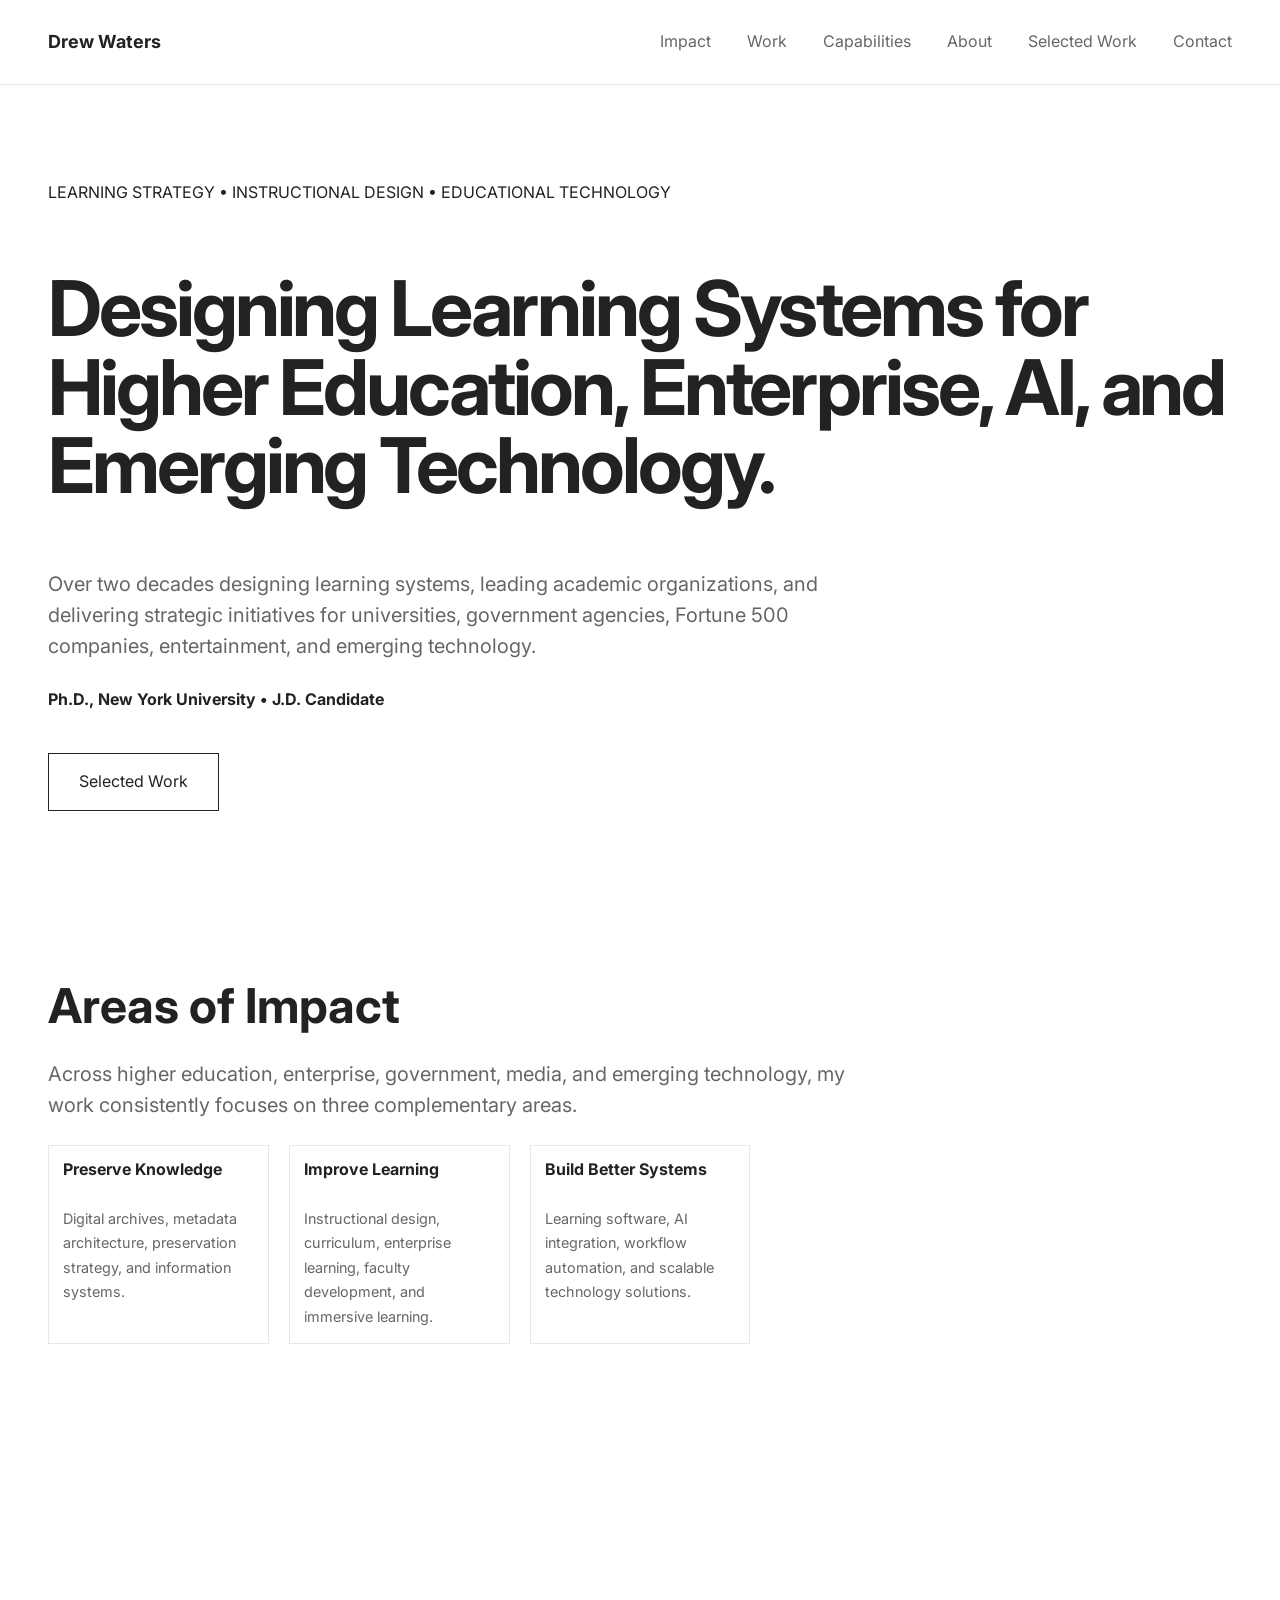
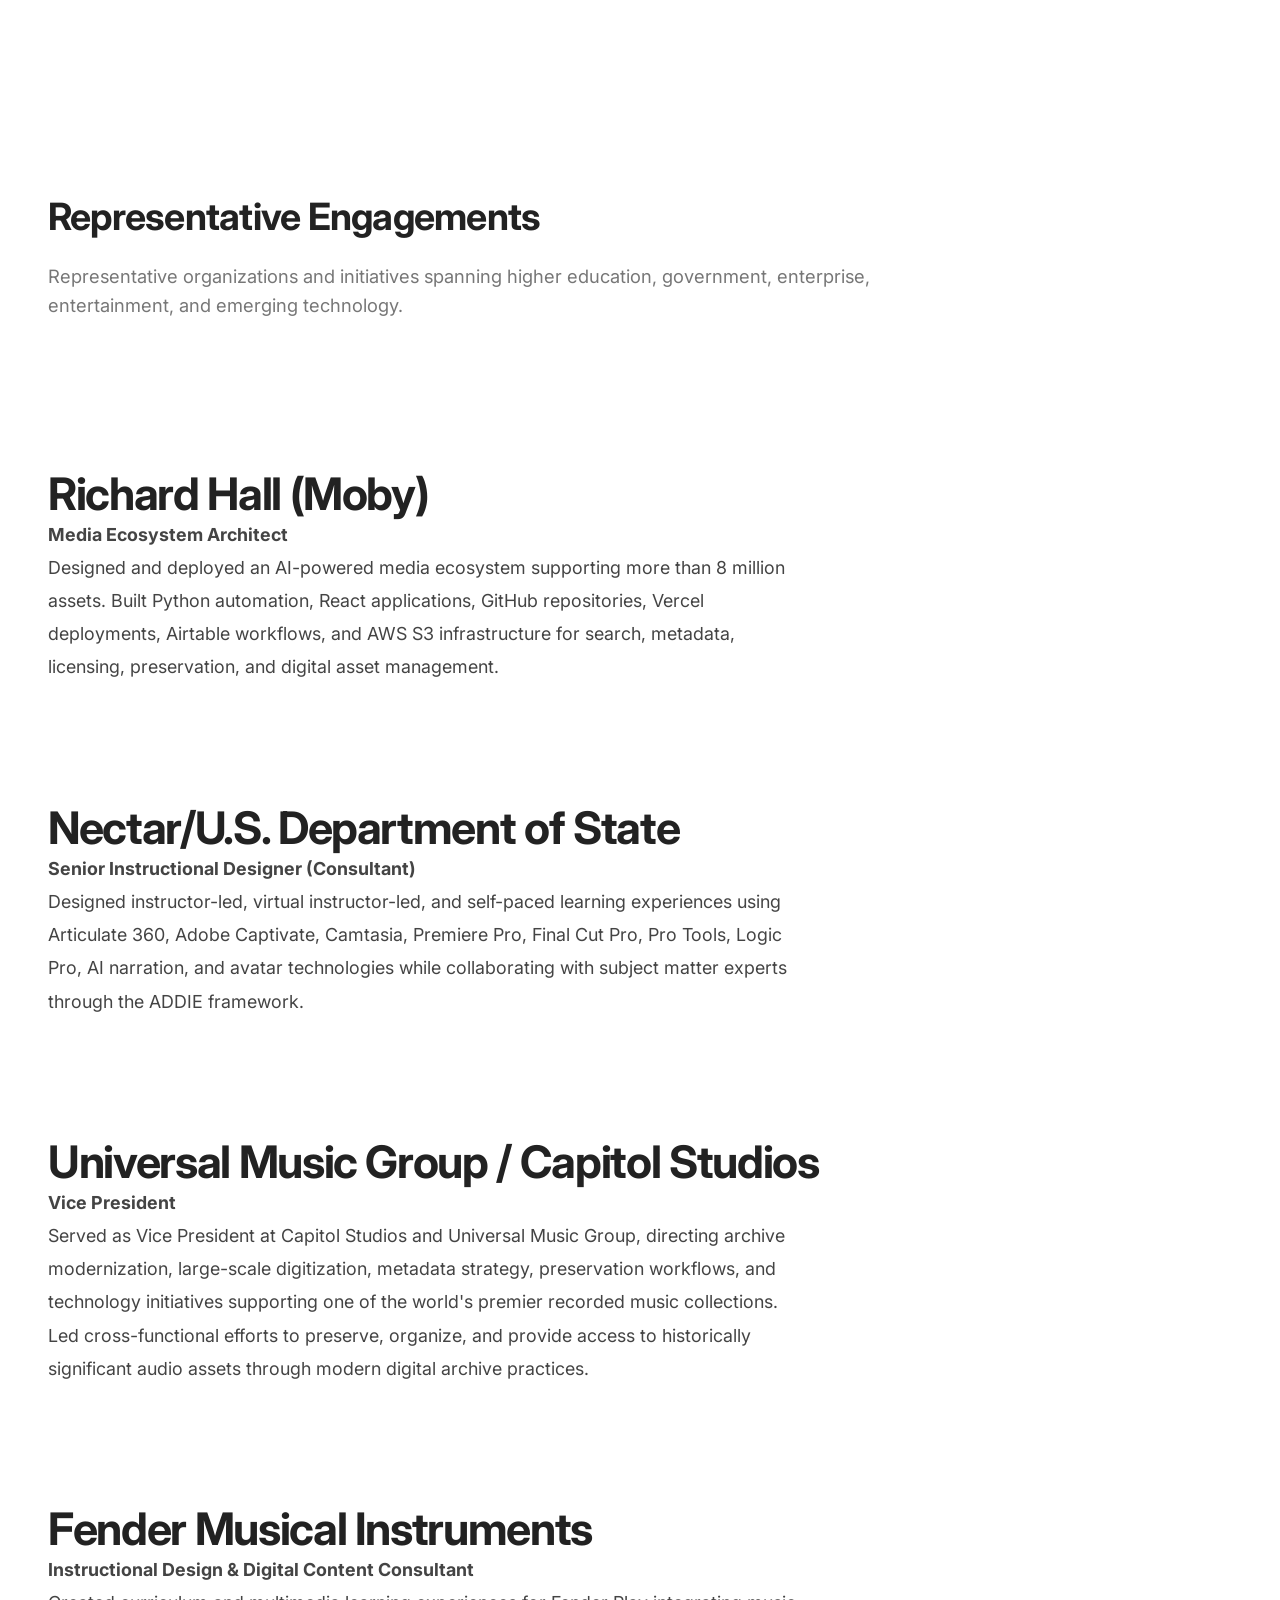
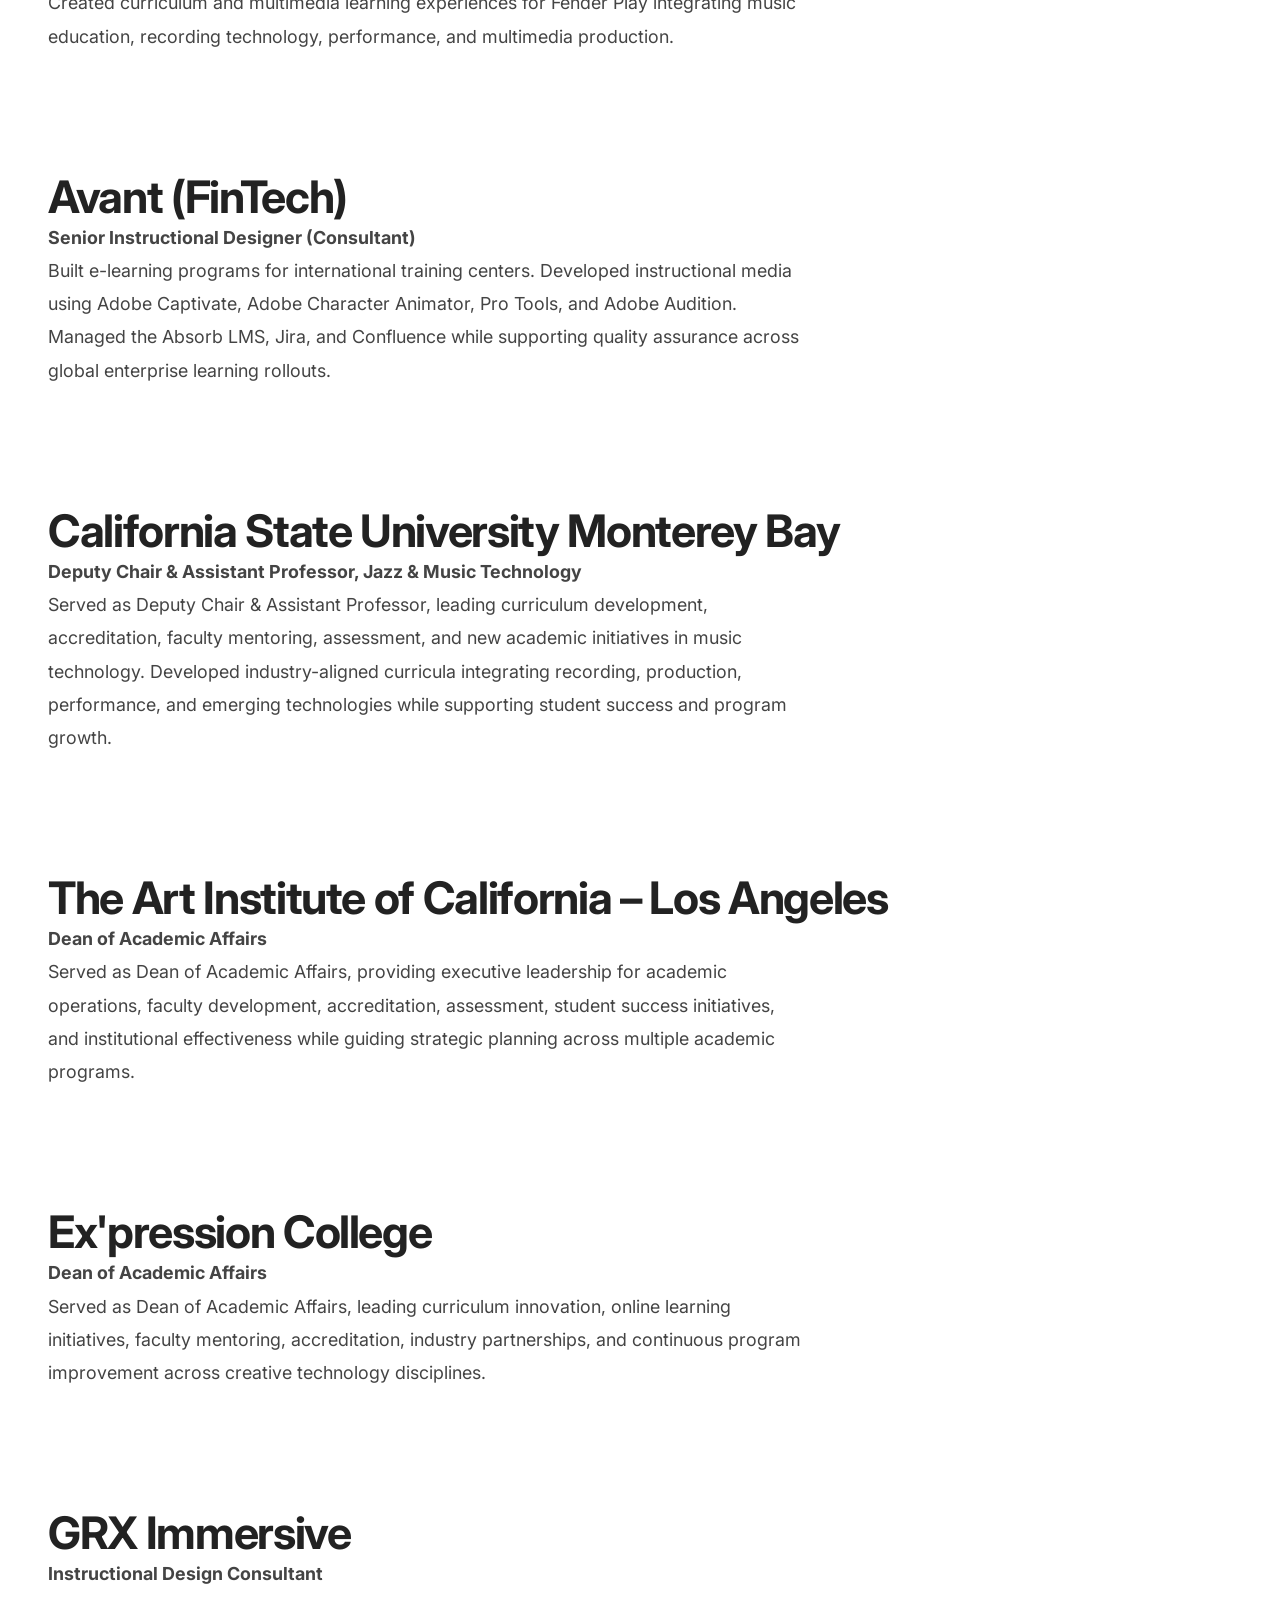
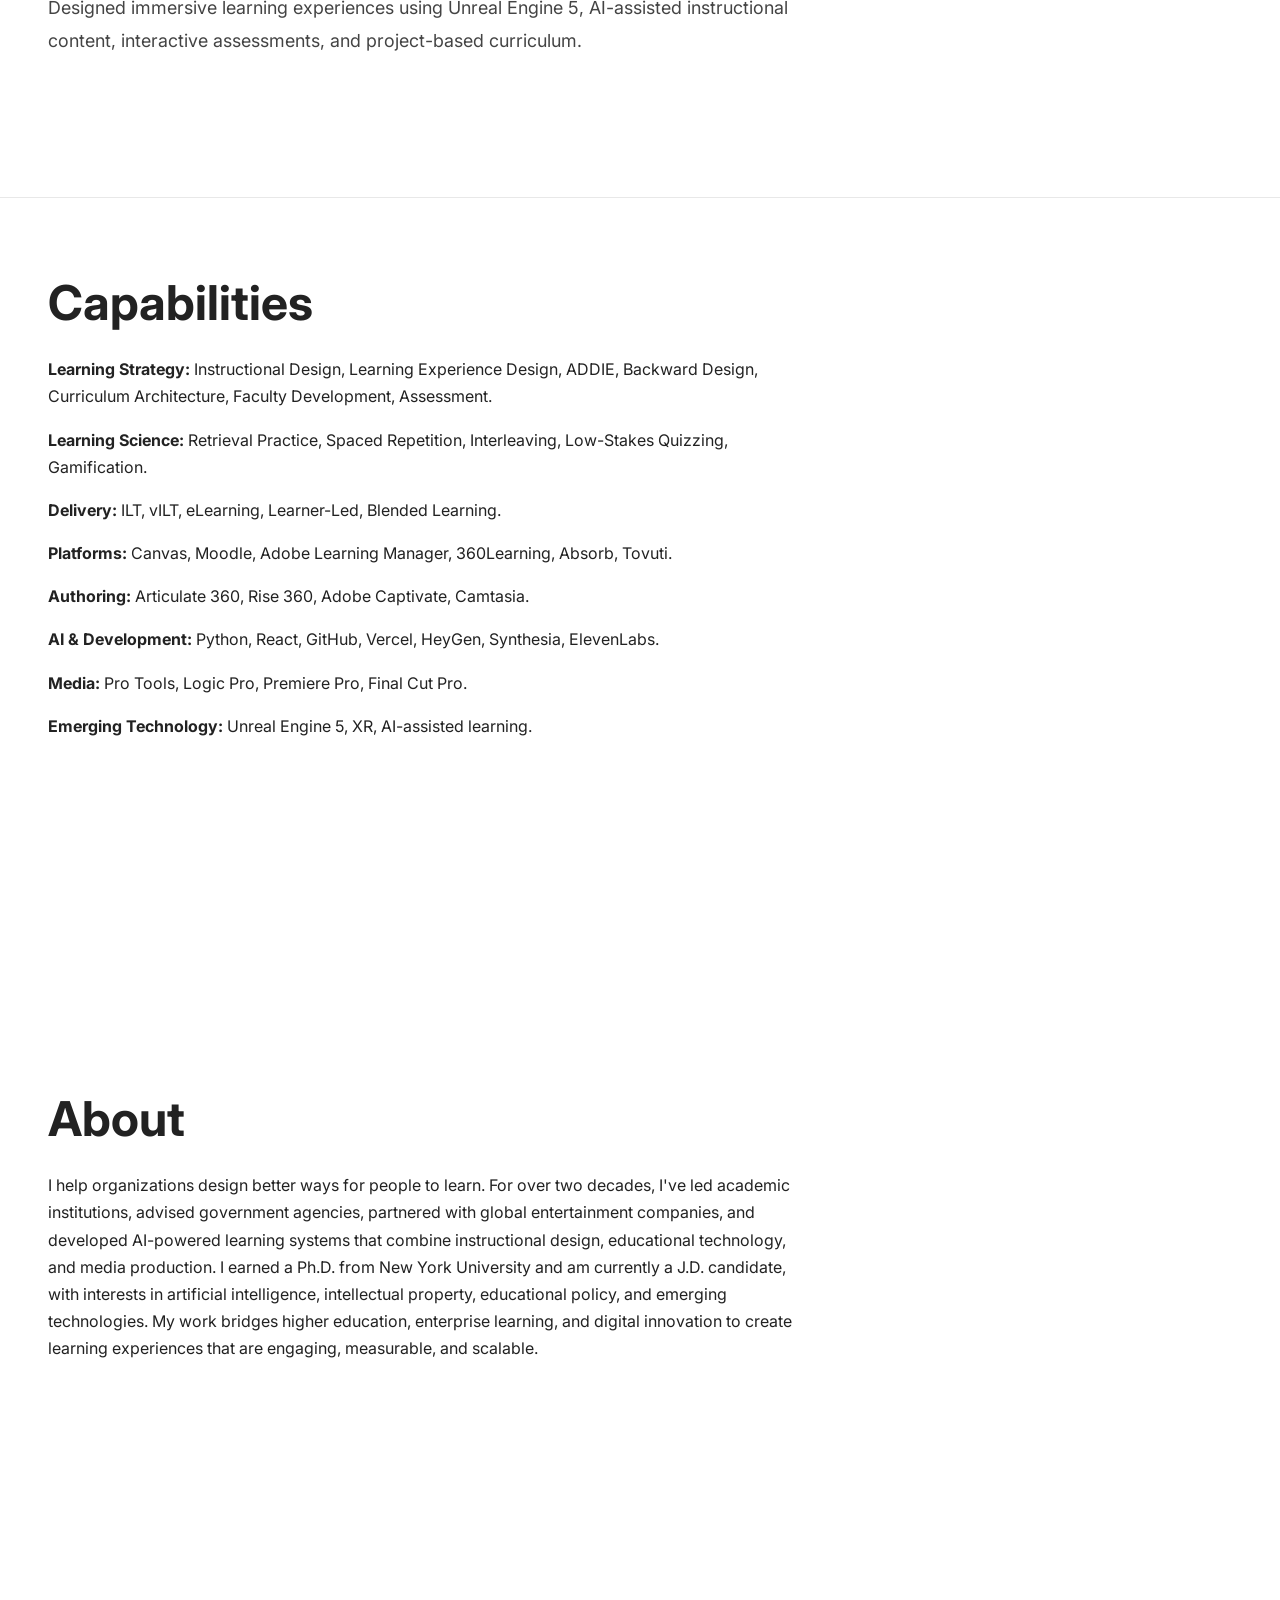
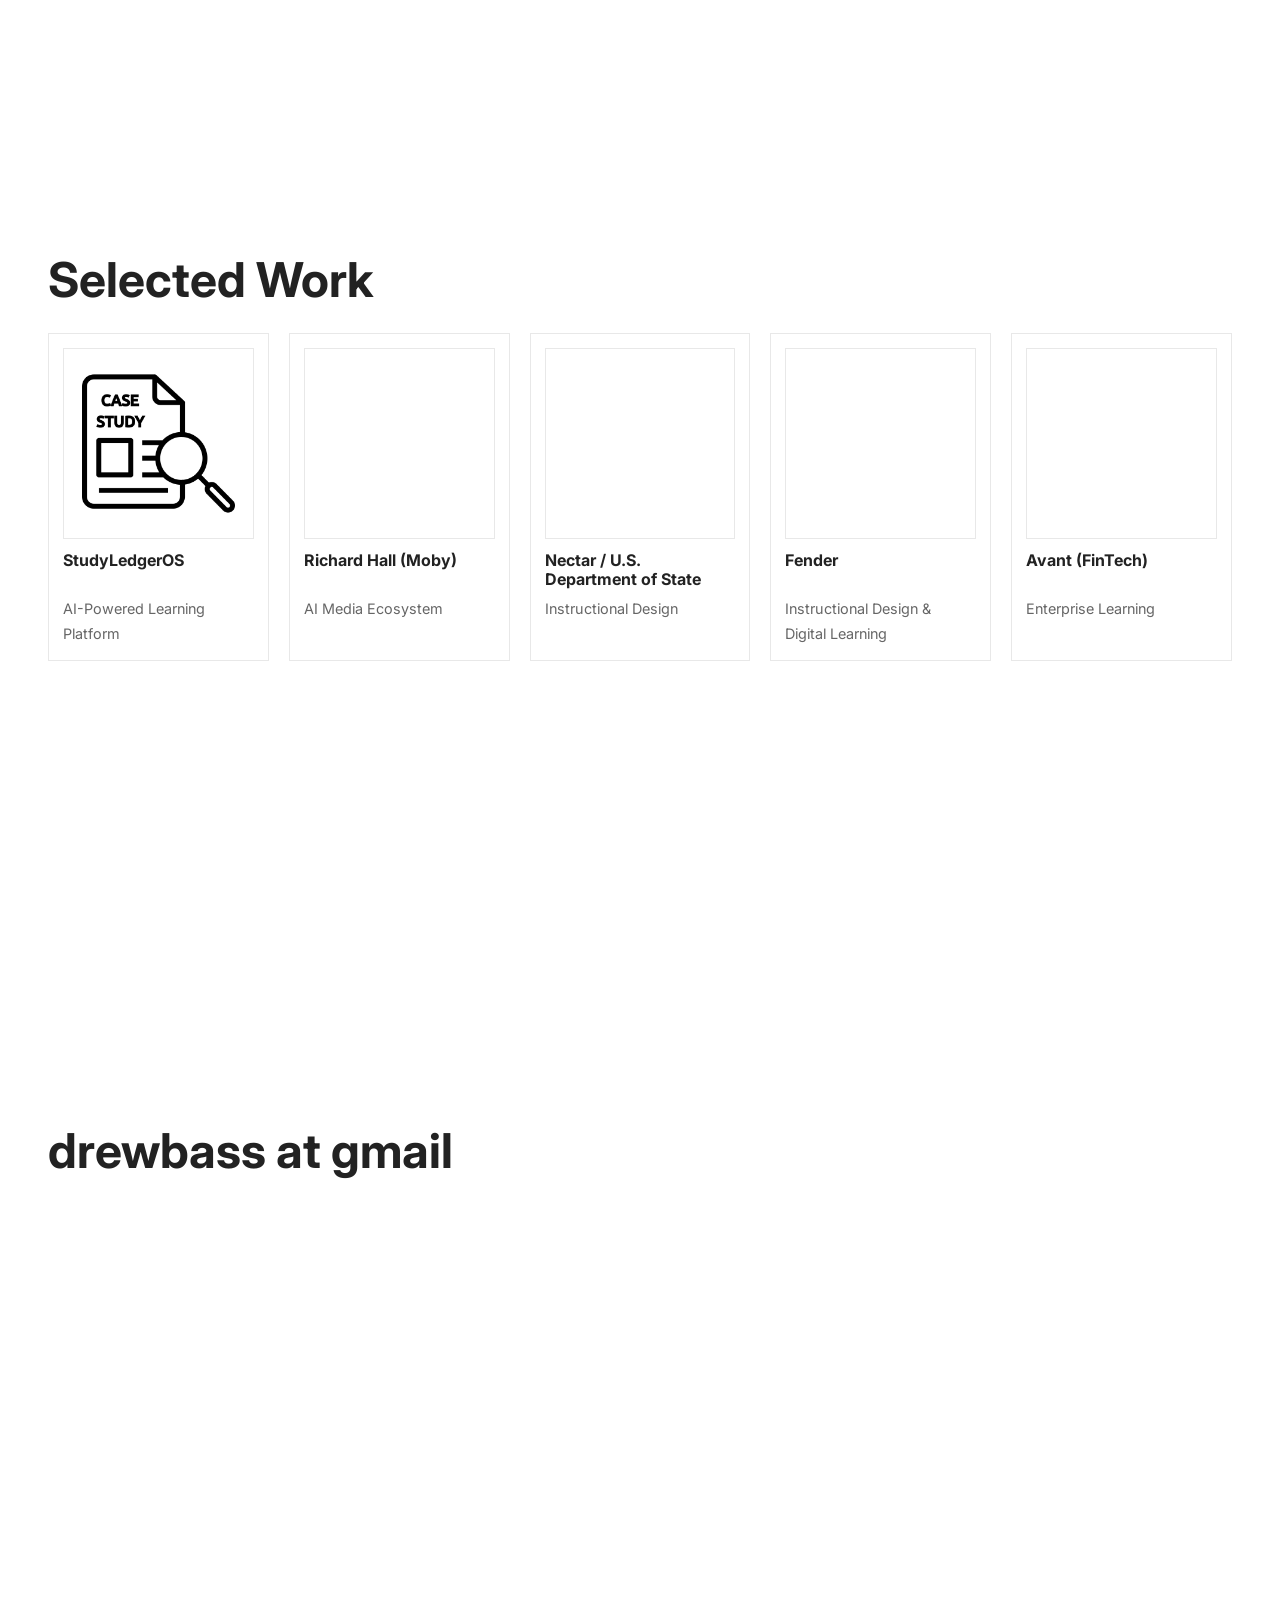
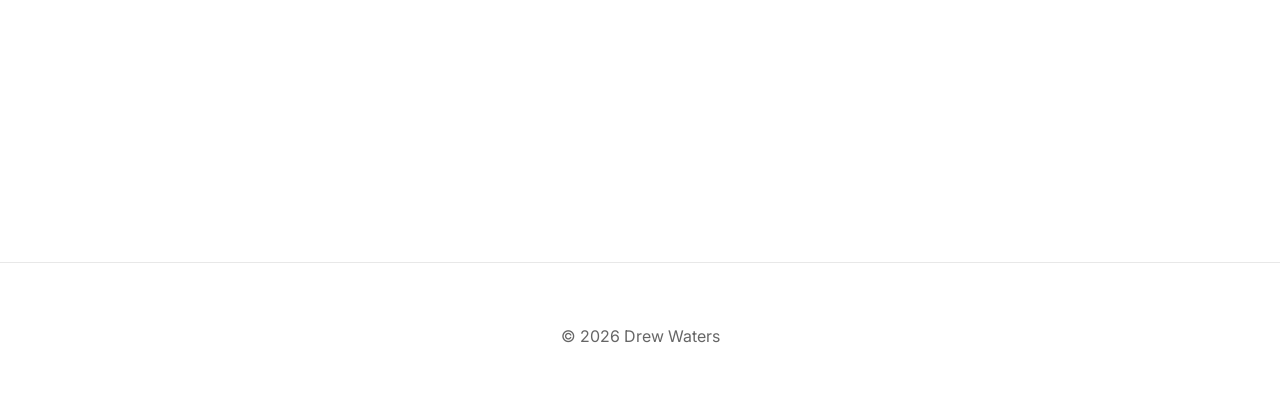
==== index.html @ ead7a2f6 "Update index.html" ====
<!DOCTYPE html>

<html lang="en">
<head>
<meta charset="utf-8"/>
<meta content="width=device-width, initial-scale=1.0" name="viewport"/>
<title>Drew Waters | Learning Strategy</title>
<link href="https://fonts.googleapis.com" rel="preconnect"/>
<link crossorigin="" href="https://fonts.gstatic.com" rel="preconnect"/>
<link href="https://fonts.googleapis.com/css2?family=Inter:wght@300;400;600;700&amp;display=swap" rel="stylesheet"/>
<link href="style.css" rel="stylesheet"/>
<link href="favicon.ico" rel="icon" sizes="any"/>
<link href="favicon-32x32.png" rel="icon" sizes="32x32" type="image/png"/>
<link href="favicon-16x16.png" rel="icon" sizes="16x16" type="image/png"/>
<link href="apple-touch-icon.png" rel="apple-touch-icon"/>
<link href="site.webmanifest" rel="manifest"/>
<meta content="#ffffff" name="theme-color"/>
</head>
<body>
<header class="site-header">
<div class="container nav">
<a class="brand" href="#">Drew Waters</a>
<nav><a href="#impact">Impact</a><a href="#work">Work</a><a href="#expertise">Capabilities</a><a href="#about">About</a><a href="#demo">Selected Work</a><a href="#contact">Contact</a></nav>
</div>
</header>
<section class="hero">
<div class="container">
<p class="eyebrow">LEARNING STRATEGY • INSTRUCTIONAL DESIGN • EDUCATIONAL TECHNOLOGY</p>
<h1>Designing Learning Systems for Higher Education, Enterprise, AI, and Emerging Technology.</h1>
<p class="lead">Over two decades designing learning systems, leading academic organizations, and delivering strategic initiatives for universities, government agencies, Fortune 500 companies, entertainment, and emerging technology.</p>
<p class="hero-credentials"><strong>Ph.D., New York University • J.D. Candidate</strong></p>
<a class="button" href="#work">Selected Work</a>
</div>
</section>
<section class="page-section" id="impact"><div class="container"><h2>Areas of Impact</h2><p class="lead">Across higher education, enterprise, government, media, and emerging technology, my work consistently focuses on three complementary areas.</p><div class="selected-work-grid"><div class="work-card"><h3>Preserve Knowledge</h3><p>Digital archives, metadata architecture, preservation strategy, and information systems.</p></div><div class="work-card"><h3>Improve Learning</h3><p>Instructional design, curriculum, enterprise learning, faculty development, and immersive learning.</p></div><div class="work-card"><h3>Build Better Systems</h3><p>Learning software, AI integration, workflow automation, and scalable technology solutions.</p></div></div></div></section><section class="page-section feature" id="work">
<div class="container">
<h2>Representative Engagements</h2>
<p class="lead">Representative organizations and initiatives spanning higher education, government, enterprise, entertainment, and emerging technology.</p>
<article class="project"><h3>Richard Hall (Moby)</h3><p><strong>Media Ecosystem Architect</strong></p><p>Designed and deployed an AI-powered media ecosystem supporting more than 8 million assets. Built Python automation, React applications, GitHub repositories, Vercel deployments, Airtable workflows, and AWS S3 infrastructure for search, metadata, licensing, preservation, and digital asset management.</p></article>
<article class="project"><h3>Nectar/U.S. Department of State</h3><p><strong>Senior Instructional Designer (Consultant)</strong></p><p>Designed instructor-led, virtual instructor-led, and self-paced learning experiences using Articulate 360, Adobe Captivate, Camtasia, Premiere Pro, Final Cut Pro, Pro Tools, Logic Pro, AI narration, and avatar technologies while collaborating with subject matter experts through the ADDIE framework.</p></article>
<article class="project"><h3>Universal Music Group / Capitol Studios</h3><p><strong>Vice President</strong></p><p>Served as Vice President at Capitol Studios and Universal Music Group, directing archive modernization, large-scale digitization, metadata strategy, preservation workflows, and technology initiatives supporting one of the world's premier recorded music collections. Led cross-functional efforts to preserve, organize, and provide access to historically significant audio assets through modern digital archive practices.</p></article>
<article class="project"><h3>Fender Musical Instruments</h3><p><strong>Instructional Design &amp; Digital Content Consultant</strong></p><p>Created curriculum and multimedia learning experiences for Fender Play integrating music education, recording technology, performance, and multimedia production.</p></article>
<article class="project"><h3>Avant (FinTech)</h3><p><strong>Senior Instructional Designer (Consultant)</strong></p><p>Built e-learning programs for international training centers. Developed instructional media using Adobe Captivate, Adobe Character Animator, Pro Tools, and Adobe Audition. Managed the Absorb LMS, Jira, and Confluence while supporting quality assurance across global enterprise learning rollouts.</p></article>
<article class="project"><h3>California State University Monterey Bay</h3><p><strong>Deputy Chair &amp; Assistant Professor, Jazz &amp; Music Technology</strong></p><p>Served as Deputy Chair &amp; Assistant Professor, leading curriculum development, accreditation, faculty mentoring, assessment, and new academic initiatives in music technology. Developed industry-aligned curricula integrating recording, production, performance, and emerging technologies while supporting student success and program growth.</p></article>
<article class="project"><h3>The Art Institute of California – Los Angeles</h3><p><strong>Dean of Academic Affairs</strong></p><p>Served as Dean of Academic Affairs, providing executive leadership for academic operations, faculty development, accreditation, assessment, student success initiatives, and institutional effectiveness while guiding strategic planning across multiple academic programs.</p></article>
<article class="project"><h3>Ex'pression College</h3><p><strong>Dean of Academic Affairs</strong></p><p>Served as Dean of Academic Affairs, leading curriculum innovation, online learning initiatives, faculty mentoring, accreditation, industry partnerships, and continuous program improvement across creative technology disciplines.</p></article>
<article class="project"><h3>GRX Immersive</h3><p><strong>Instructional Design Consultant</strong></p><p>Designed immersive learning experiences using Unreal Engine 5, AI-assisted instructional content, interactive assessments, and project-based curriculum.</p></article>
</div>
</section>
<section class="page-section" id="expertise">
<div class="container">
<h2>Capabilities</h2>
<p><strong>Learning Strategy:</strong> Instructional Design, Learning Experience Design, ADDIE, Backward Design, Curriculum Architecture, Faculty Development, Assessment.</p>
<p><strong>Learning Science:</strong> Retrieval Practice, Spaced Repetition, Interleaving, Low-Stakes Quizzing, Gamification.</p>
<p><strong>Delivery:</strong> ILT, vILT, eLearning, Learner-Led, Blended Learning.</p>
<p><strong>Platforms:</strong> Canvas, Moodle, Adobe Learning Manager, 360Learning, Absorb, Tovuti.</p>
<p><strong>Authoring:</strong> Articulate 360, Rise 360, Adobe Captivate, Camtasia.</p>
<p><strong>AI &amp; Development:</strong> Python, React, GitHub, Vercel, HeyGen, Synthesia, ElevenLabs.</p>
<p><strong>Media:</strong> Pro Tools, Logic Pro, Premiere Pro, Final Cut Pro.</p>
<p><strong>Emerging Technology:</strong> Unreal Engine 5, XR, AI-assisted learning.</p>
</div>
</section>
<section class="page-section" id="about">
<div class="container">
<h2>About</h2>
<p>I help organizations design better ways for people to learn. For over two decades, I've led academic institutions, advised government agencies, partnered with global entertainment companies, and developed AI-powered learning systems that combine instructional design, educational technology, and media production. I earned a Ph.D. from New York University and am currently a J.D. candidate, with interests in artificial intelligence, intellectual property, educational policy, and emerging technologies. My work bridges higher education, enterprise learning, and digital innovation to create learning experiences that are engaging, measurable, and scalable.</p>
</div>
</section>
<section class="page-section" id="demo">
<div class="container">
<h2>Selected Work</h2>
<div class="selected-work-grid">
<a class="work-card" href="studyledgeros/">
<div class="work-thumb">
    <img src="assets/images/studyledgeros.png" alt="StudyLedgerOS">
</div>
<h3>StudyLedgerOS</h3>
<p>AI-Powered Learning Platform</p>
</a>
<a class="work-card" href="moby/">
<div class="work-thumb"></div>
<h3>Richard Hall (Moby)</h3>
<p>AI Media Ecosystem</p>
</a>
<a class="work-card" href="nectar/">
<div class="work-thumb"></div>
<h3>Nectar / U.S. Department of State</h3>
<p>Instructional Design</p>
</a>
<a class="work-card" href="fender/index.html">
<div class="work-thumb"></div>
<h3>Fender</h3>
<p>Instructional Design &amp; Digital Learning</p>
</a>
<a class="work-card" href="avant/">
<div class="work-thumb"></div>
<h3>Avant (FinTech)</h3>
<p>Enterprise Learning</p>
</a>
</div>
</div>
</section>
<section class="page-section contact" id="contact"><div class="container"><h2>drewbass at gmail</h2></div></section>
<footer><div class="container">© 2026 Drew Waters</div></footer>
<script src="script.js"></script>
</body>
</html>
---- style.css ----
* {
    box-sizing:border-box;
}

html{scroll-behavior:smooth;}

body{
    margin:0;
    font-family:Inter,Arial,sans-serif;
    color:#222;
    background:#fff;
    line-height:1.7;
    overflow-x:hidden;
}

:root{
    --w:1500px;
    --hero-width:1400px;
    --b:#e8e8e8;
    --header-height:84px;
}

a{color:inherit;text-decoration:none;}

.container{
    width:100%;
    max-width:var(--w);
    margin:0 auto;
    padding:0 48px;
}
.hero .container{width:100%;max-width:var(--hero-width);margin:0 auto;padding:0 48px;}

.site-header{position:sticky;top:0;z-index:1000;background:rgba(255,255,255,.96);backdrop-filter:blur(10px);border-bottom:1px solid var(--b);}
.nav{height:var(--header-height);display:flex;justify-content:space-between;align-items:center;}
.brand{font-weight:700;font-size:18px;transition:.25s;}
.brand:hover{opacity:.65;}
nav{display:flex;gap:36px;}
nav a{color:#666;transition:.25s;}
nav a:hover,nav a.active{color:#111;}

.hero{
    min-height:calc(100vh - var(--header-height));
    display:flex;
    align-items:center;
    padding:28px 0 40px;
}

.hero h1{
    max-width:1250px;
    font-size:clamp(52px,6vw,82px);
    line-height:1.02;
    font-weight:700;
    letter-spacing:-.04em;
}

.lead{
    margin-top:26px;
    margin-bottom:24px;
    max-width:820px;
    font-size:1.25rem;
    line-height:1.55;
    color:#666;
}

.button{
    display:inline-block;
    margin-top:24px;
    padding:14px 30px;
    border:1px solid #222;
    transition:.25s;
}
.button:hover{background:#222;color:#fff;}

section:not(.hero){min-height:calc(100vh - var(--header-height));padding:80px 0;scroll-margin-top:var(--header-height);}
.feature{
    border-bottom:1px solid var(--b);
}
section h2{margin:0 0 28px;font-size:3rem;line-height:1.05;}
.feature h2{font-size:2.35rem;font-weight:700;letter-spacing:-.02em;margin-bottom:20px;}
.feature>.container>.lead{font-size:1.15rem;color:#777;max-width:900px;margin-bottom:90px;}
section p{max-width:760px;}

.project{padding:60px 0;}
.project h3{margin:0;font-size:2.8rem;line-height:1.08;letter-spacing:-.03em;}
.project-role{display:inline-block;color:#8a8a8a;font-size:14px;font-weight:500;text-transform:uppercase;letter-spacing:.08em;padding-bottom:12px;margin:0 0 24px;border-bottom:1px solid #d9d9d9;}
.project-role::after{content:"";display:block;width:72px;height:1px;background:#d9d9d9;margin:16px 0 24px;}
.project p{margin:0;max-width:760px;font-size:1.12rem;line-height:1.85;color:#444;}

#demo{
    padding-top:25px;
}

.selected-work-grid{
    display:grid;
    grid-template-columns:repeat(5,minmax(0,1fr));
    gap:20px;
}

.work-card{
    border:1px solid var(--b);
    background:#fff;
    padding:14px;
    transition:.25s ease;
    min-width:0;
}

.work-card:hover{
transform:translateY(-3px);
box-shadow:0 10px 24px rgba(0,0,0,.08);
}

.work-thumb{
width:100%;
aspect-ratio:1/1;
margin-bottom:12px;
background:#fff;
border:1px solid var(--b);
overflow:hidden;
display:flex;
align-items:center;
justify-content:center;
}

.work-thumb img{
width:100%;
height:100%;
object-fit:contain;
padding:18px;
display:block;
}

.work-card h3{
margin:0 0 8px;
font-size:1rem;
line-height:1.2;
min-height:2.4em;
display:flex;
align-items:flex-start;
}

.work-card p{
margin:0;
font-size:.9rem;
color:#666;
min-height:2.2em;
}

.work-card a{display:none;}

footer{padding:60px 0;border-top:1px solid var(--b);text-align:center;color:#666;}
.reveal{opacity:0;transform:translateY(28px);transition:.7s;}
.reveal.visible{opacity:1;transform:none;}

@media (max-width:900px){
.container,.hero .container{padding:0 24px;}
.nav{
    height:auto;
    flex-direction:column;
    align-items:flex-start;
    gap:12px;
    padding:16px 0;
}
nav{
    display:flex;
    flex-wrap:wrap;
    gap:16px;
    font-size:.95rem;
}
.hero,section:not(.hero){min-height:auto;padding:72px 0;}
h1{font-size:3.3rem;}
.lead{font-size:1.15rem;}
section h2{font-size:2.2rem;}
.project{padding:44px 0;}
.project h3{font-size:2rem;}
.project-role{margin:0;}
.project p{font-size:1.05rem;}

.selected-work-grid{
grid-template-columns:repeat(2,1fr);
gap:16px;
}

.work-card{padding:12px;}
.work-card h3{font-size:.95rem;min-height:2.4em;}
.work-card p{font-size:.85rem;min-height:2.2em;}
}
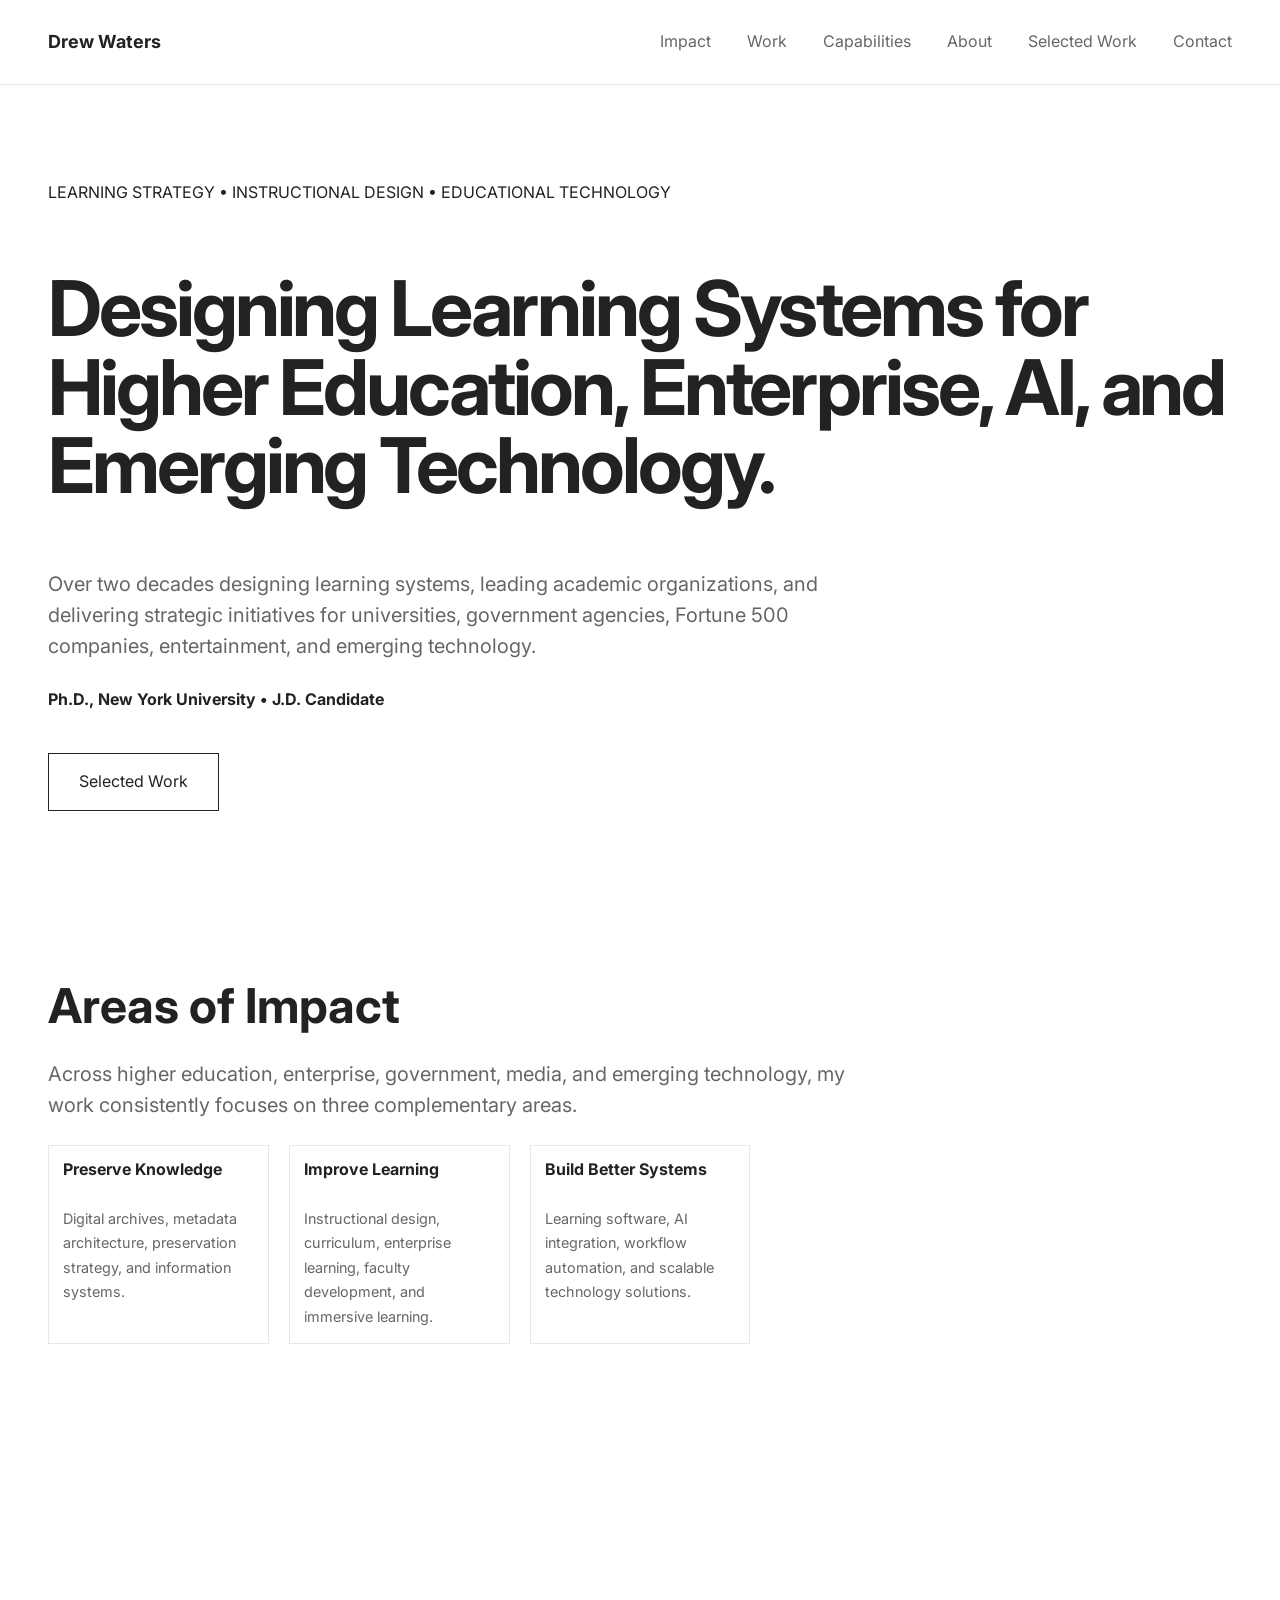
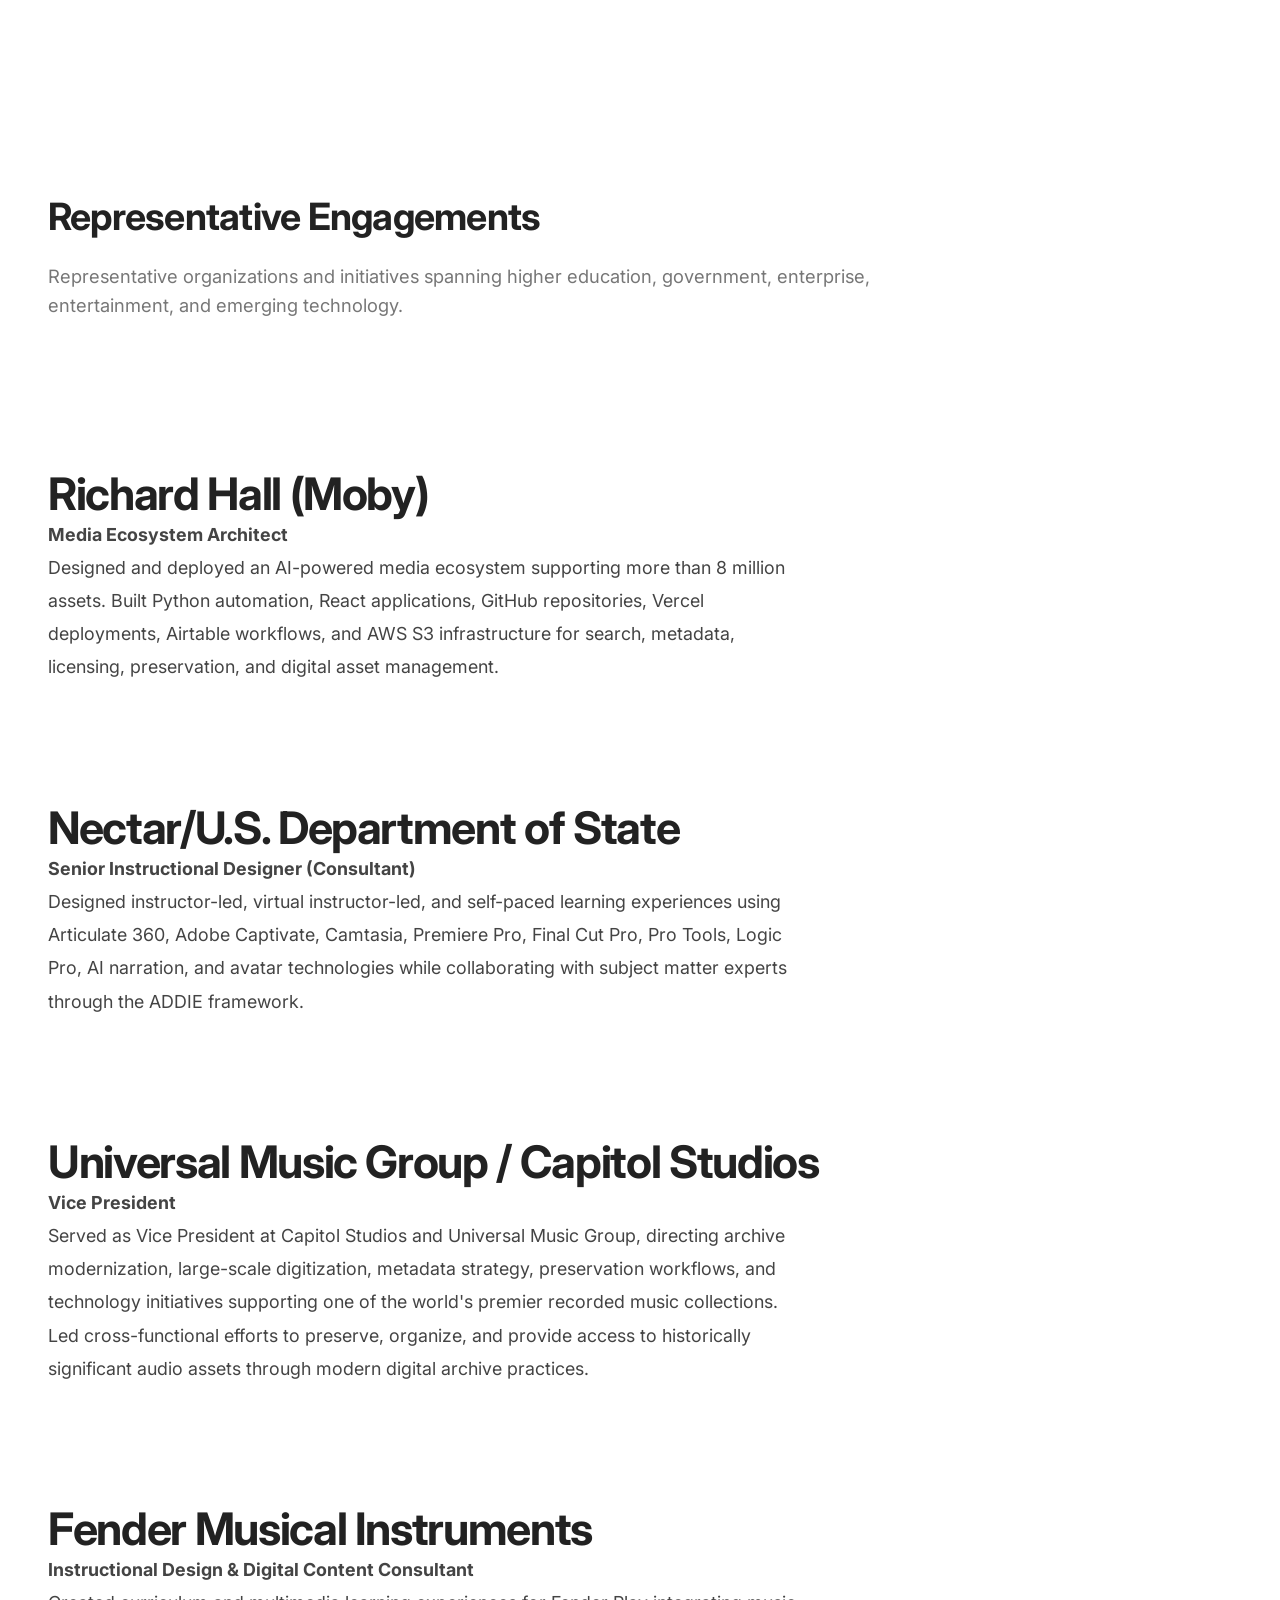
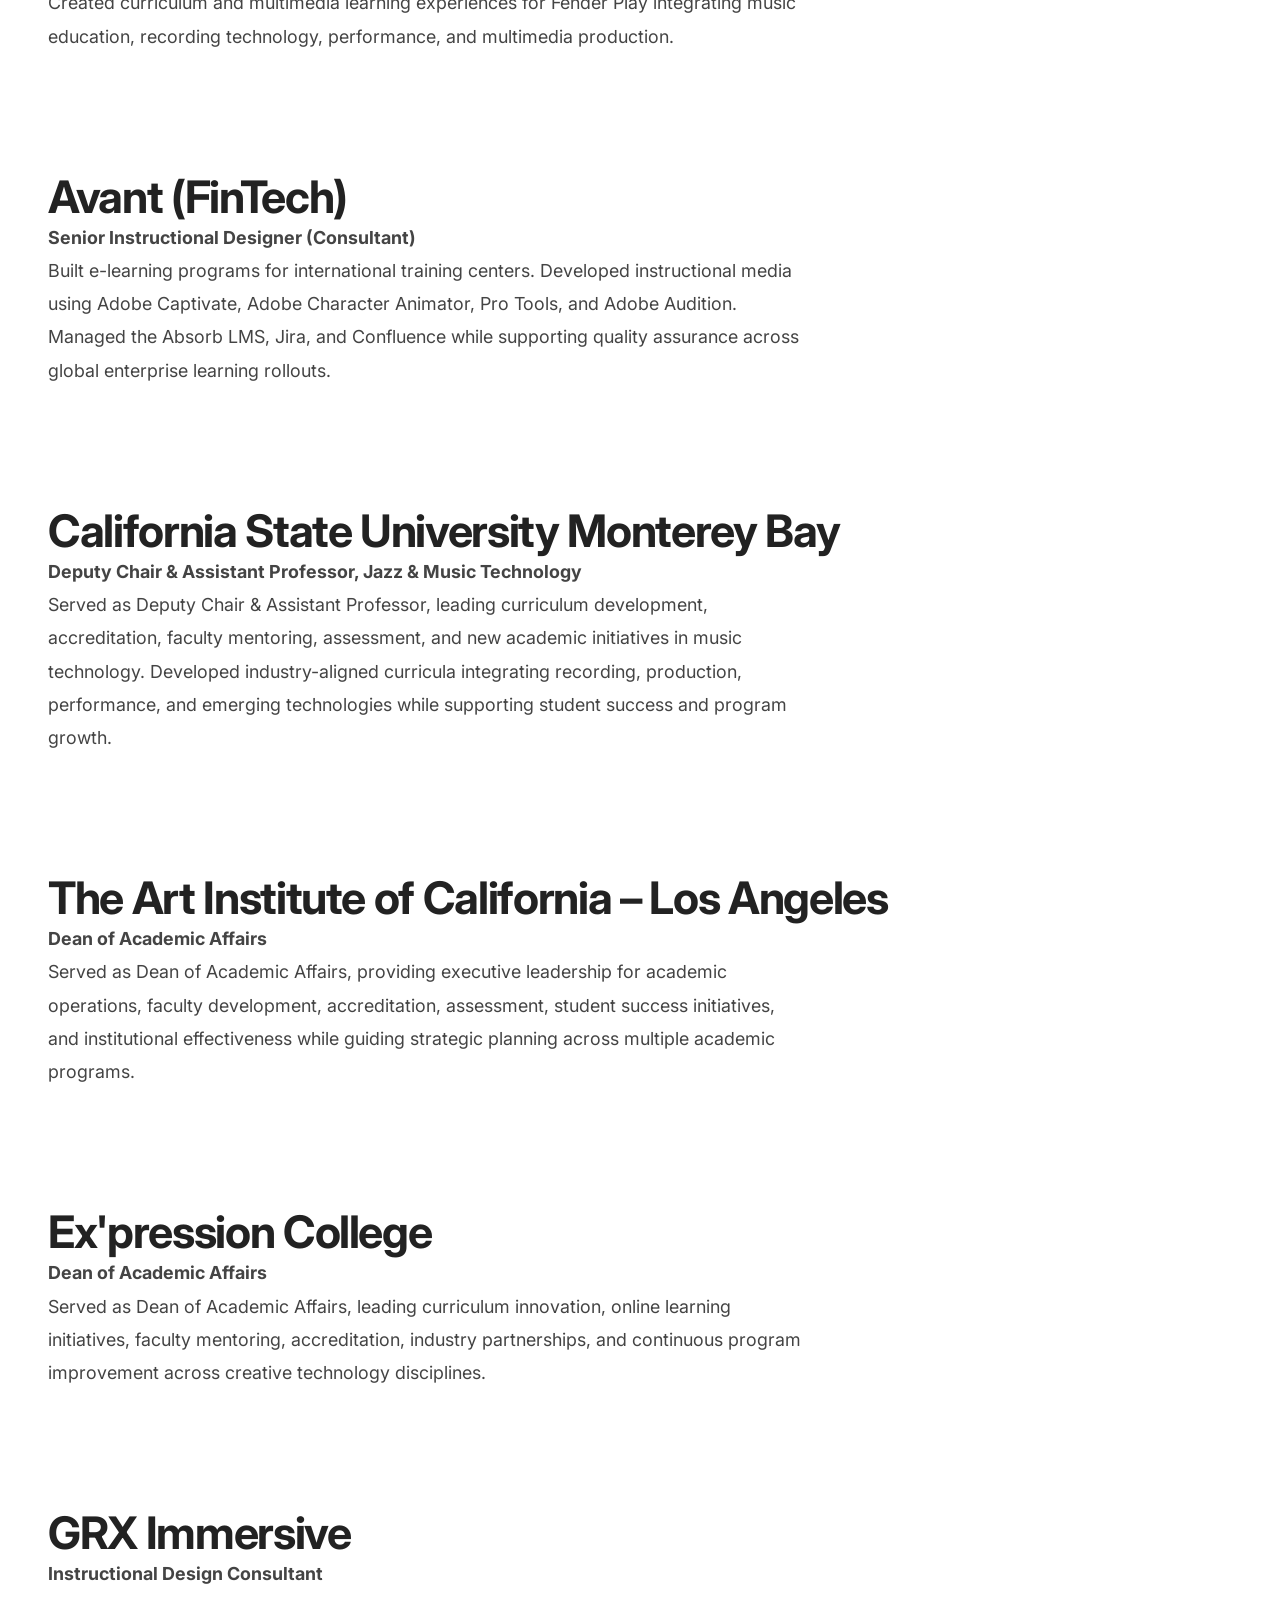
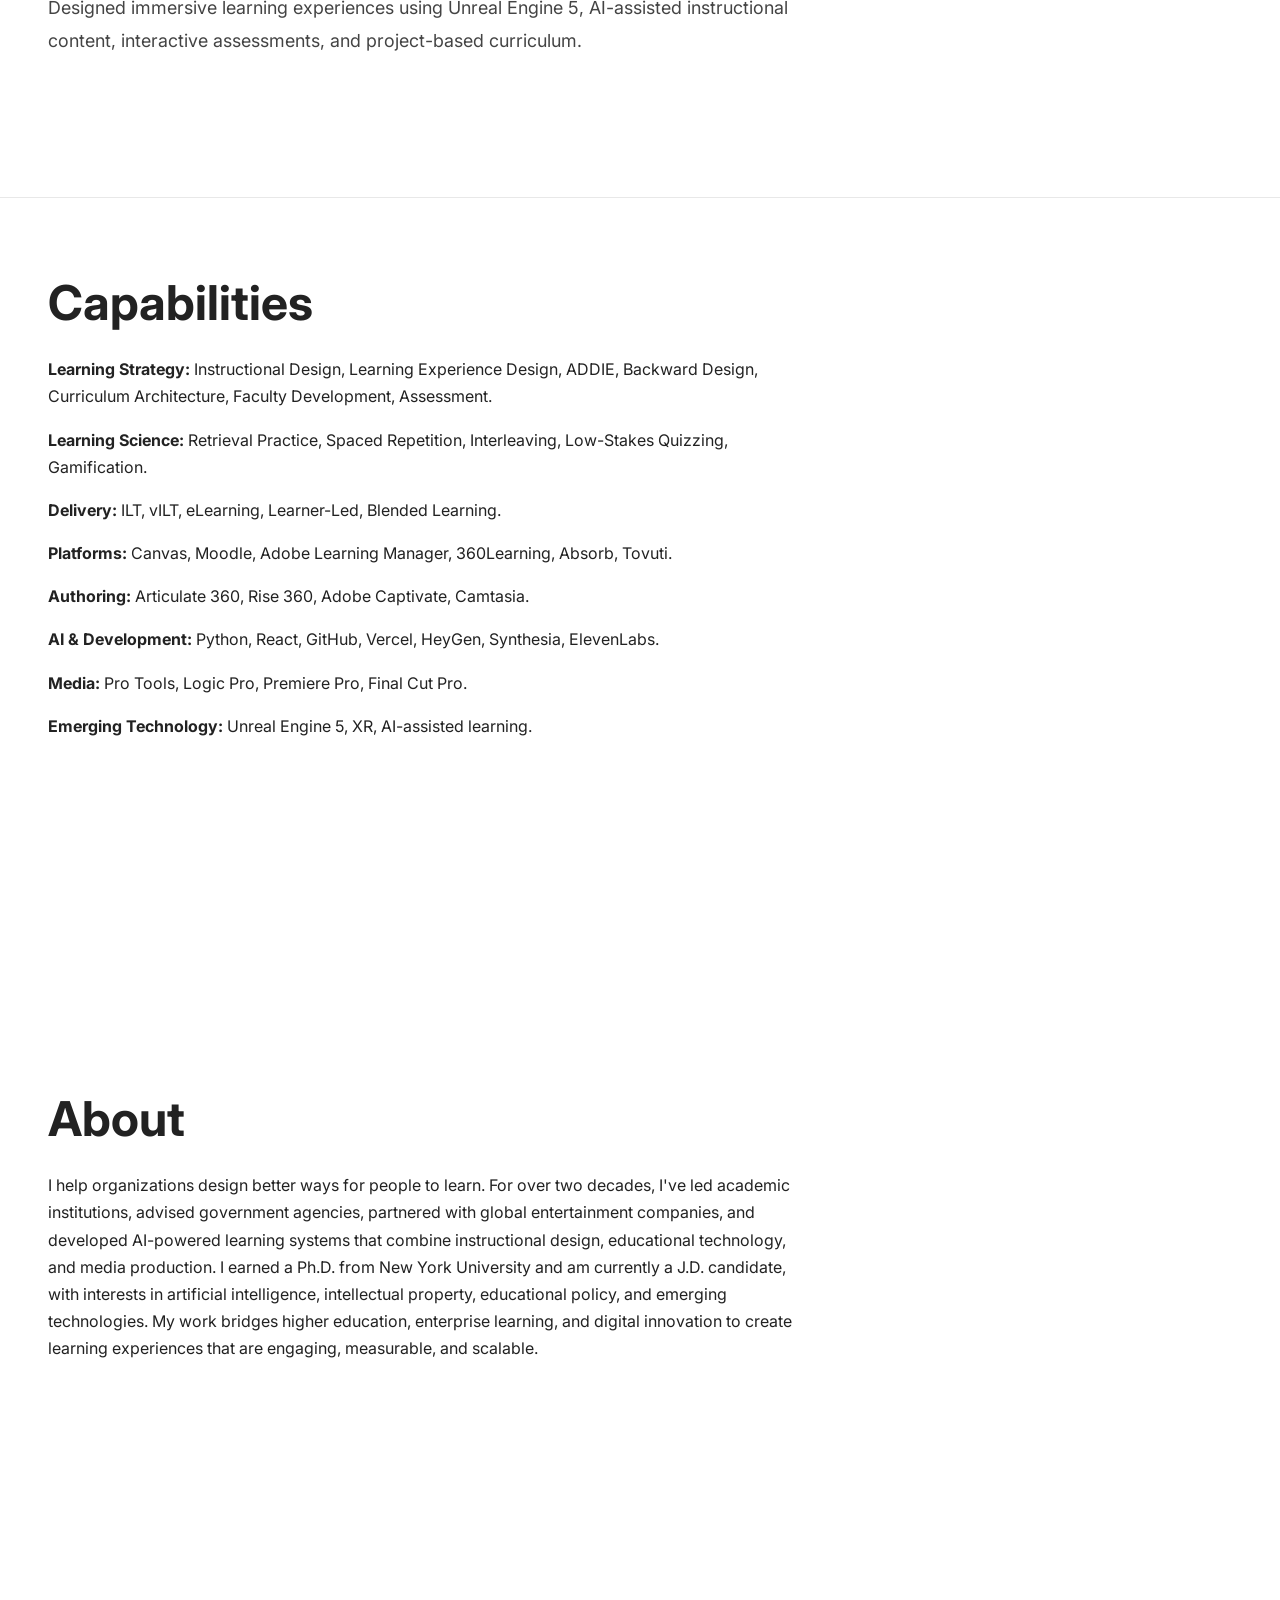
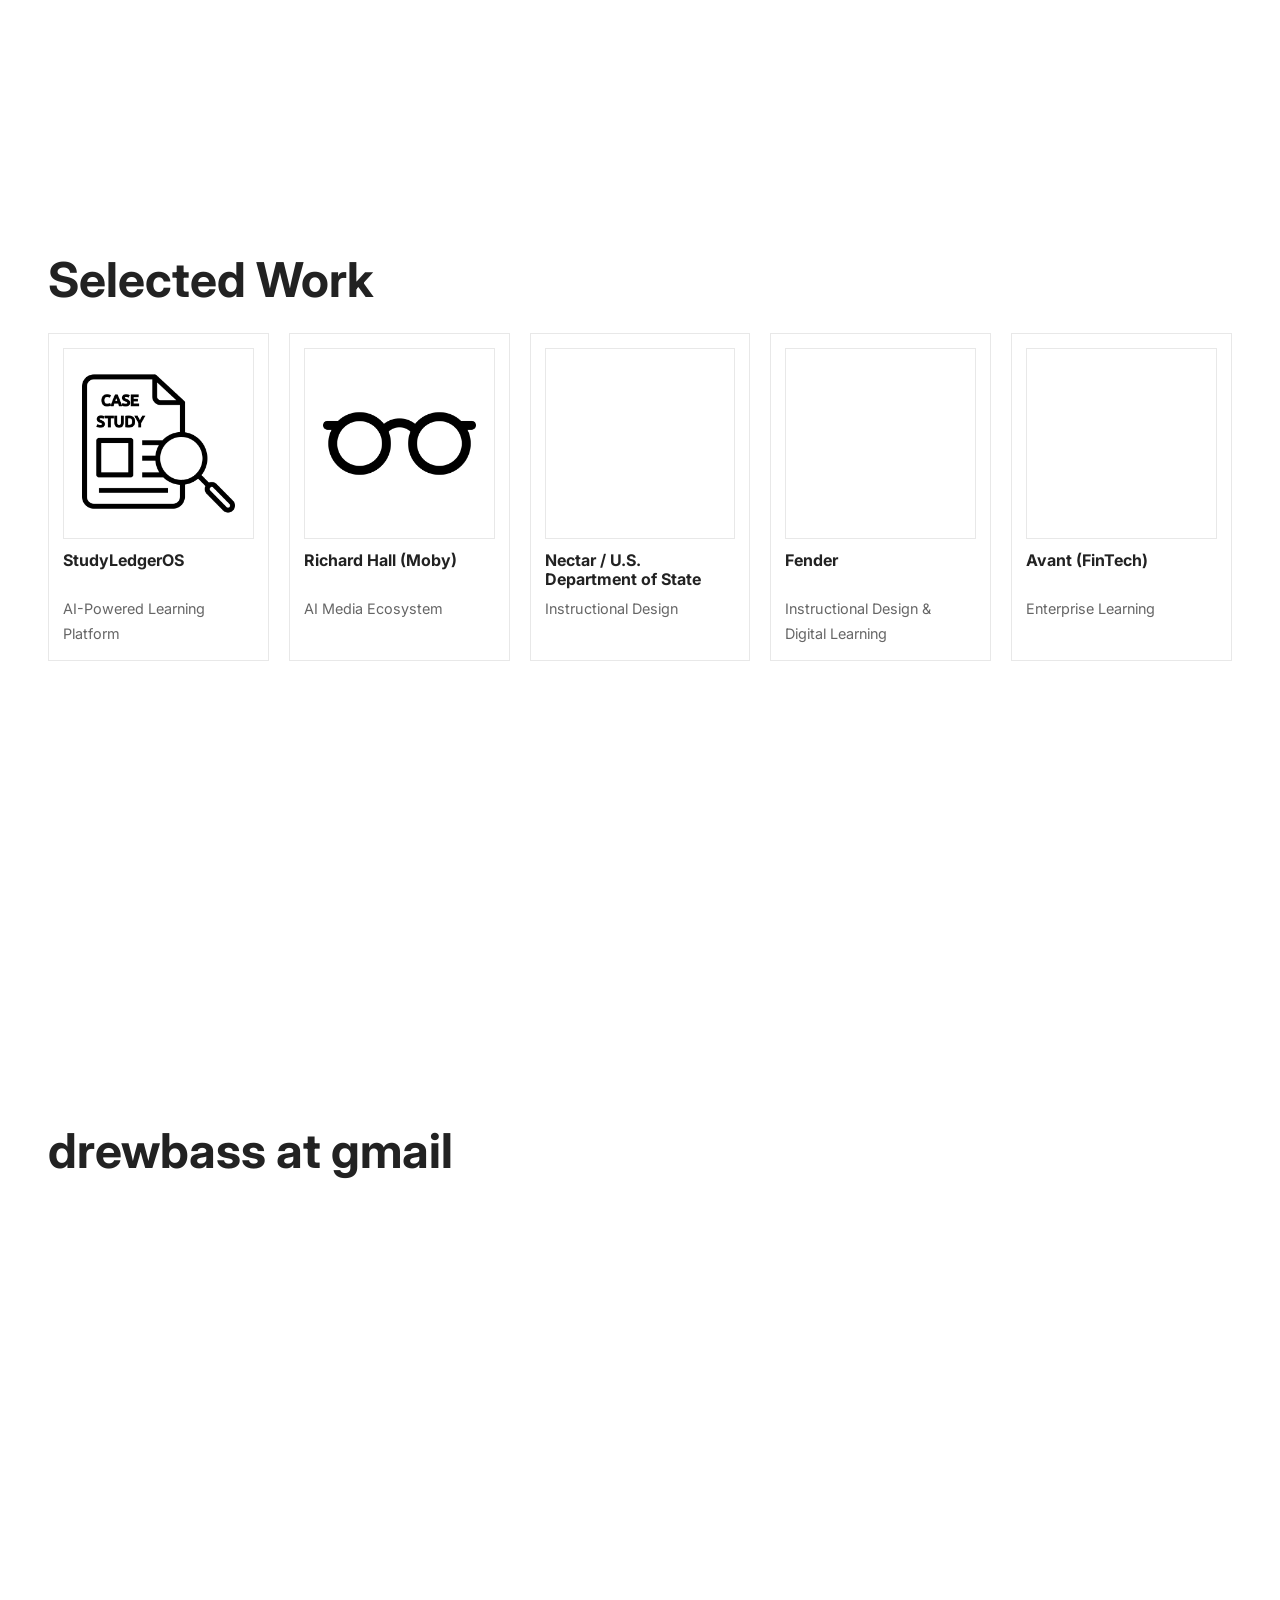
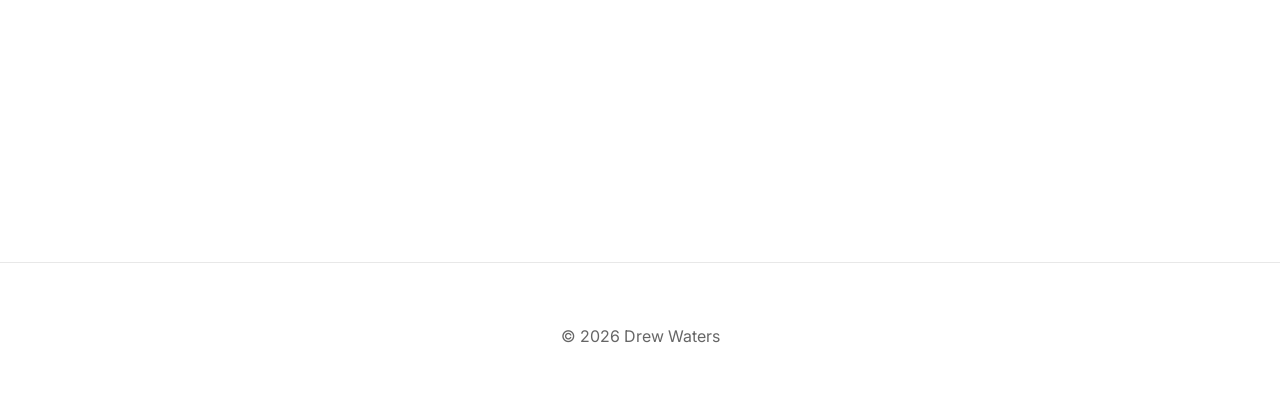
==== commit 7690203f: "Update index.html" ====
--- a/index.html
+++ b/index.html
@@ -78,7 +78,9 @@
 <p>AI-Powered Learning Platform</p>
 </a>
 <a class="work-card" href="moby/">
-<div class="work-thumb"></div>
+<div class="work-thumb">
+    <img src="assets/images/moby.png" alt="Richard Hall Media Ecosystem">
+</div>
 <h3>Richard Hall (Moby)</h3>
 <p>AI Media Ecosystem</p>
 </a>
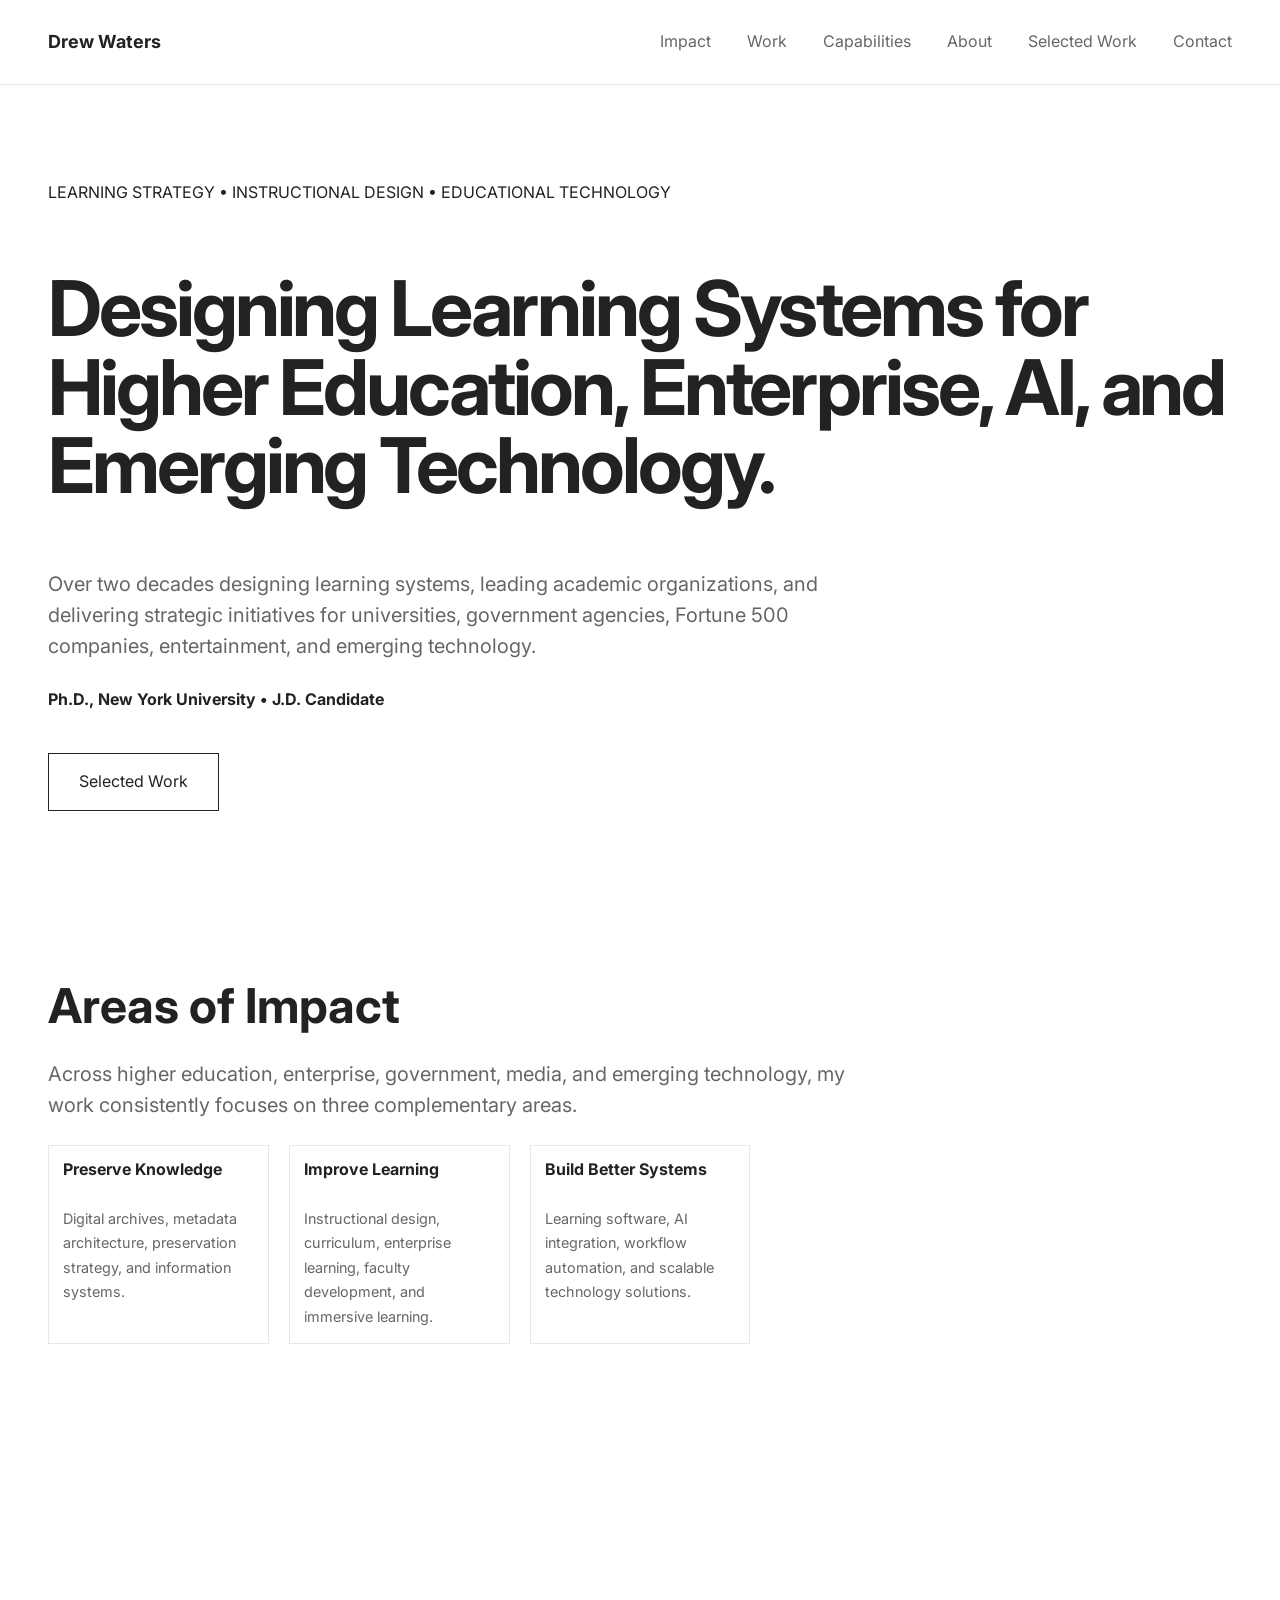
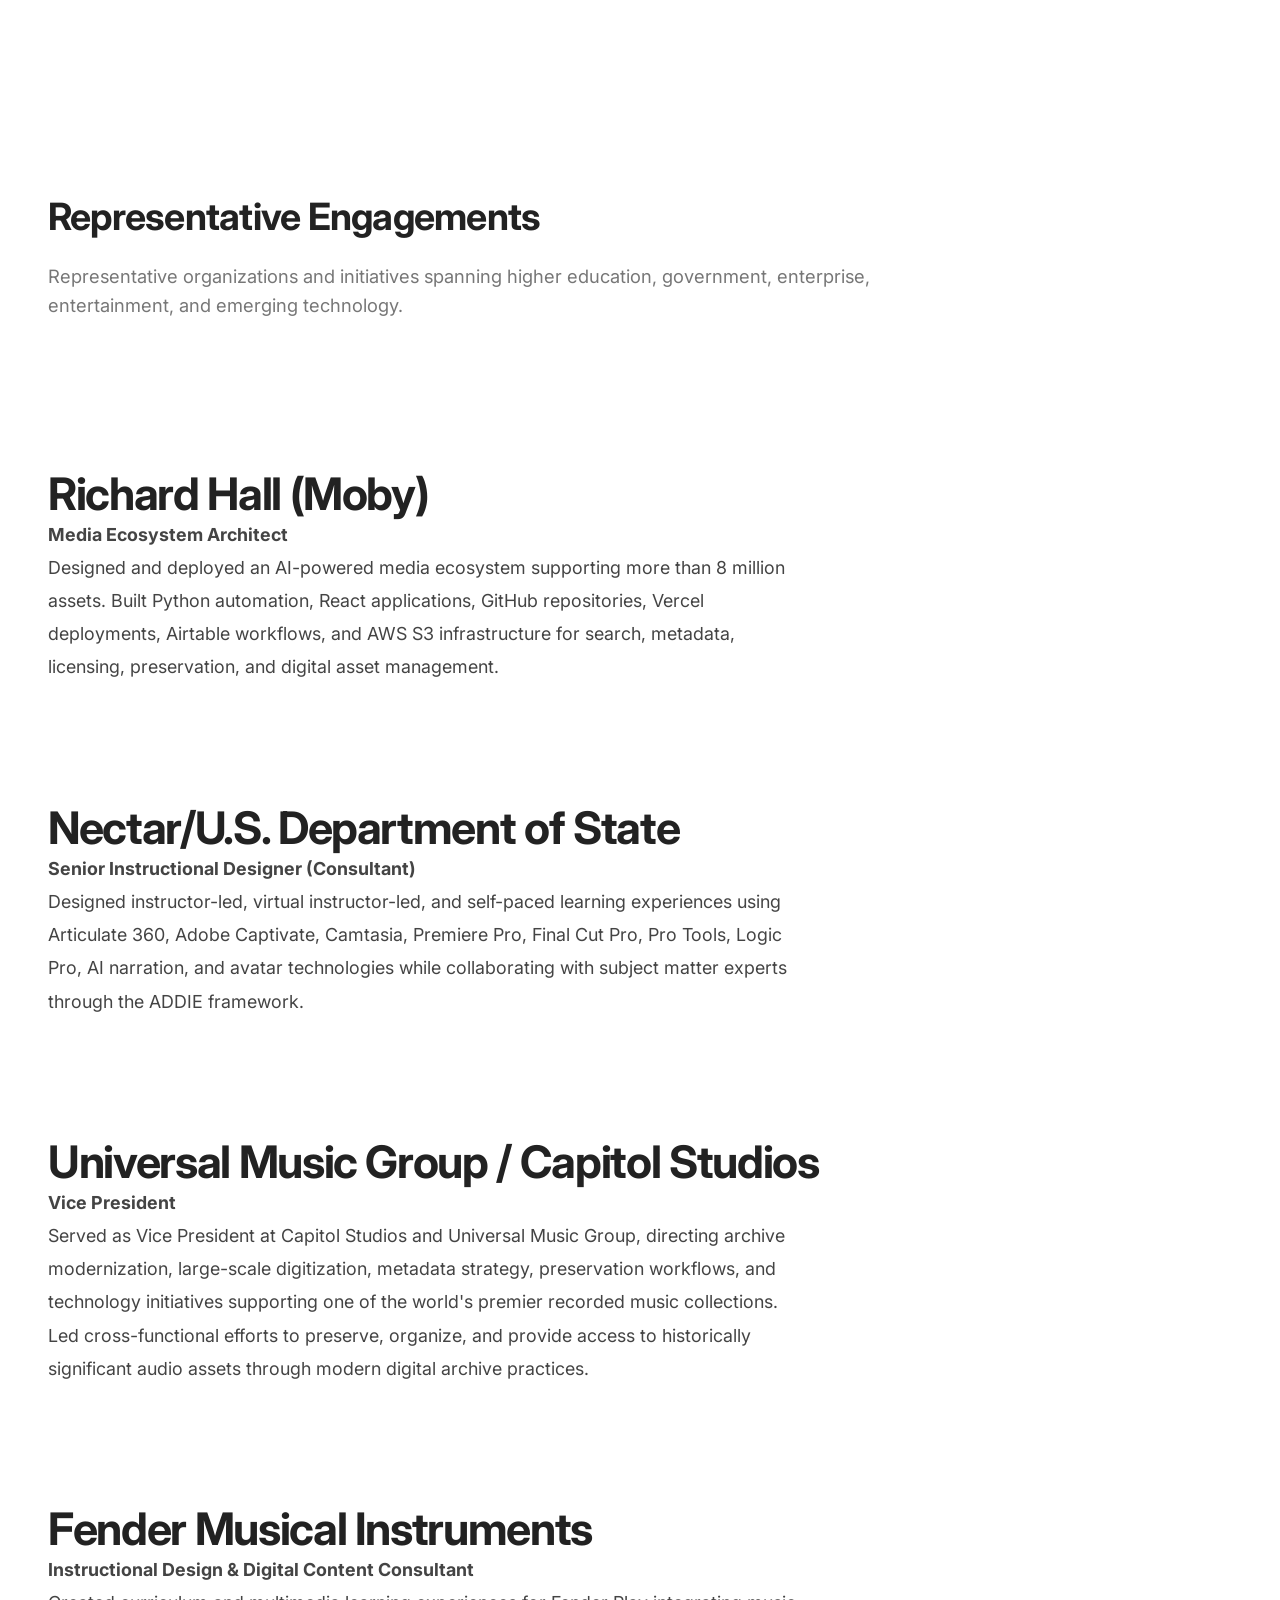
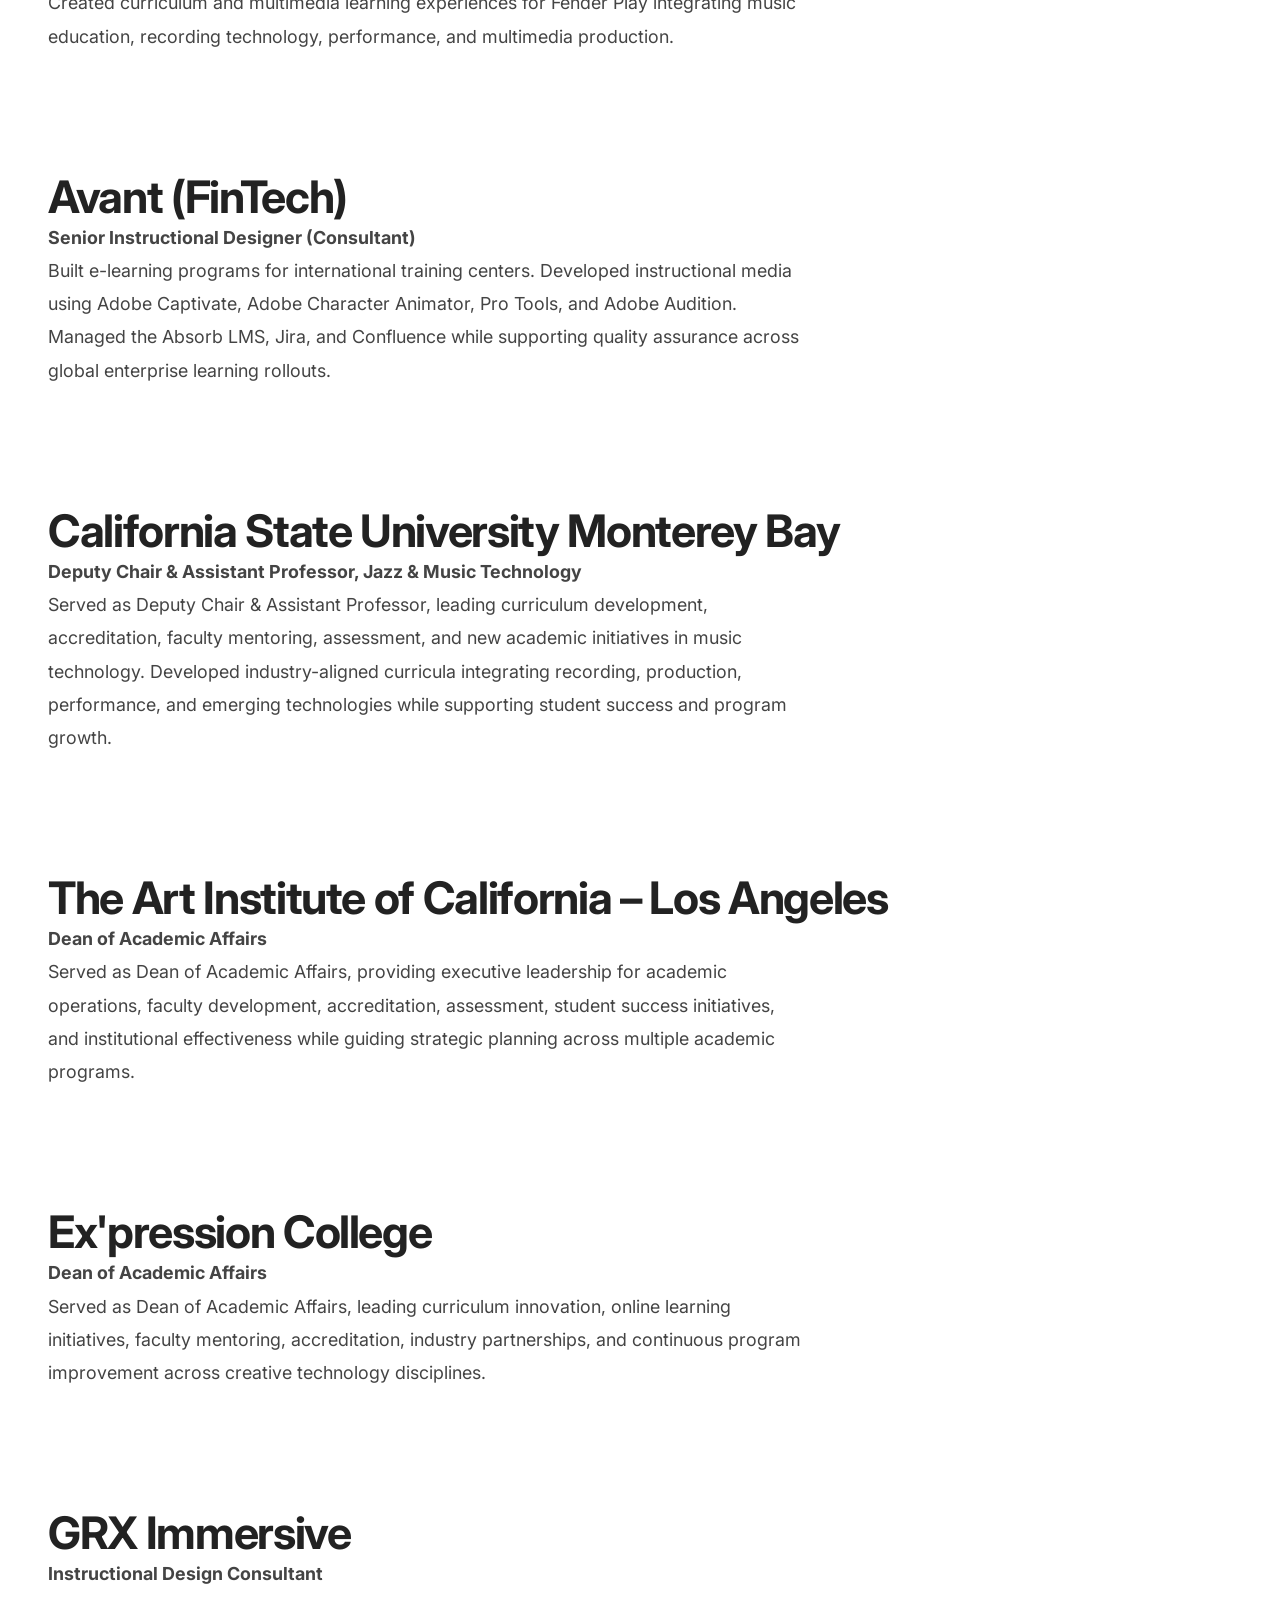
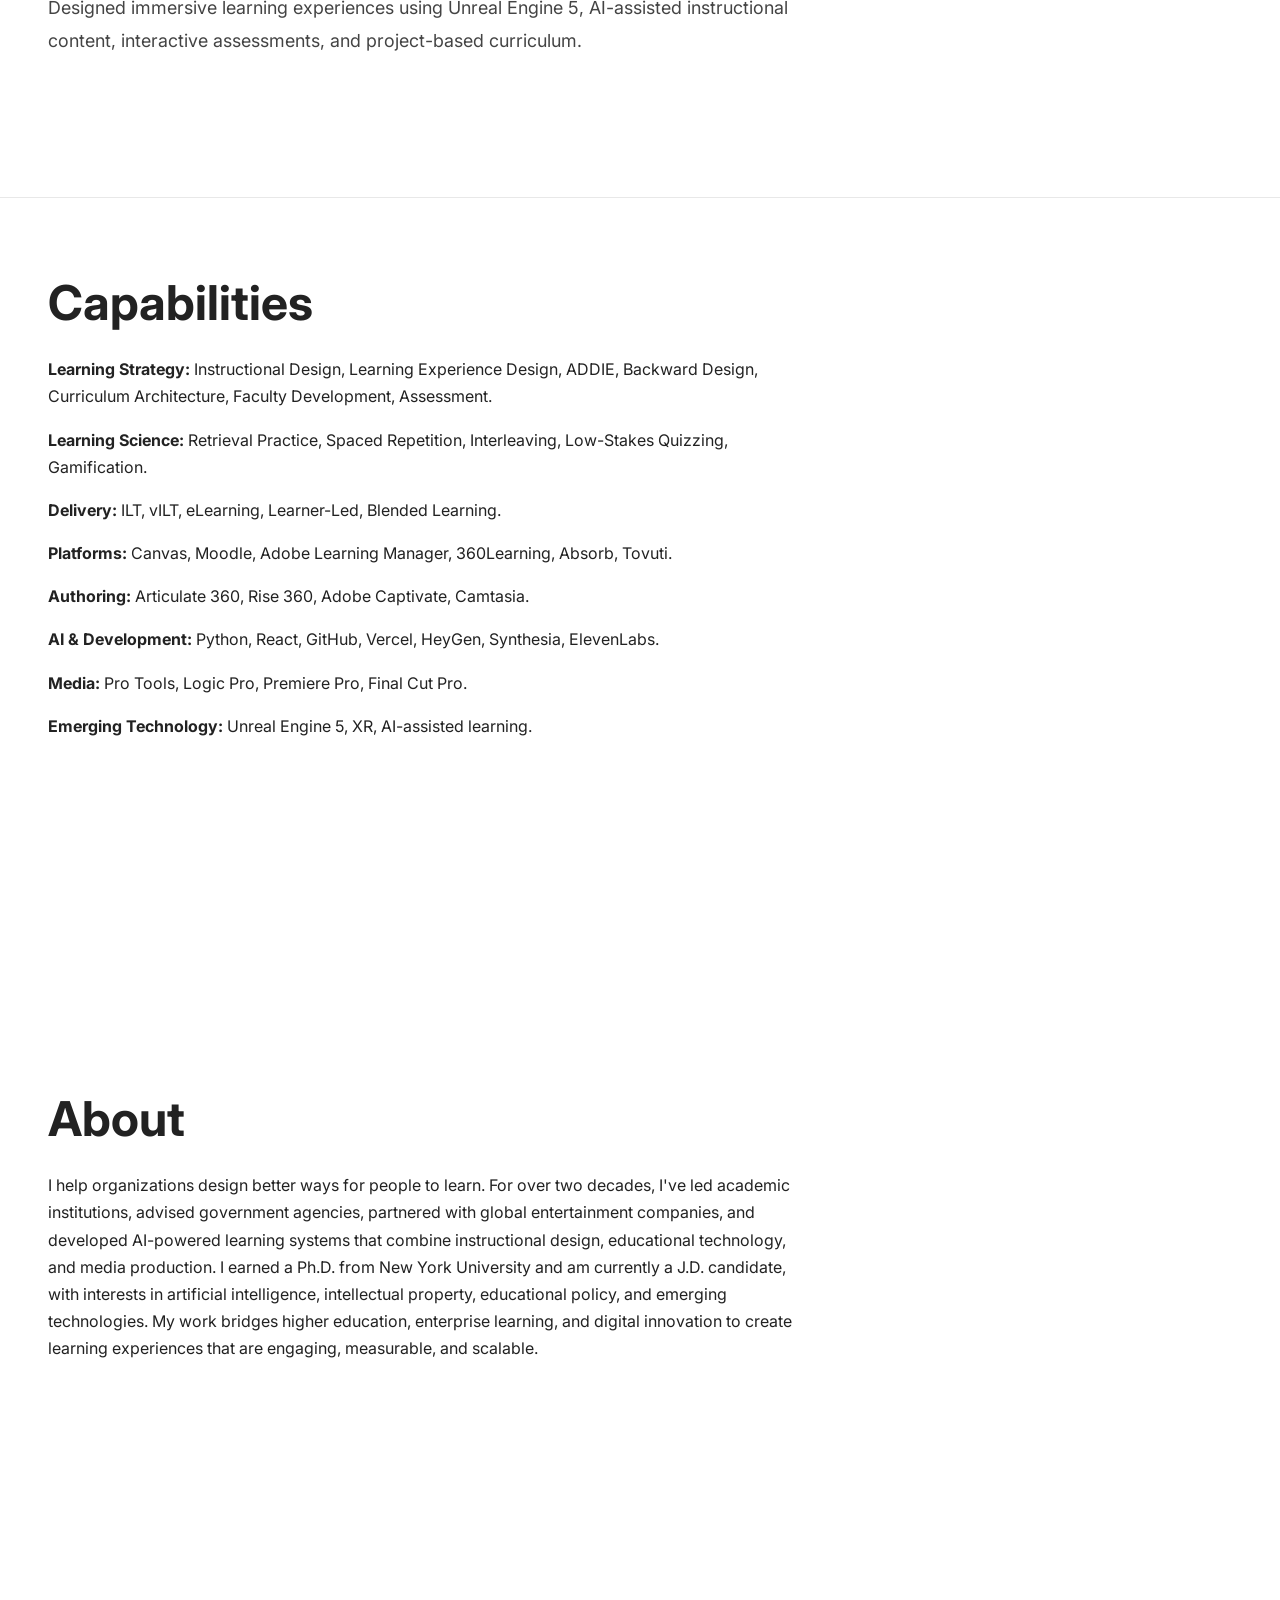
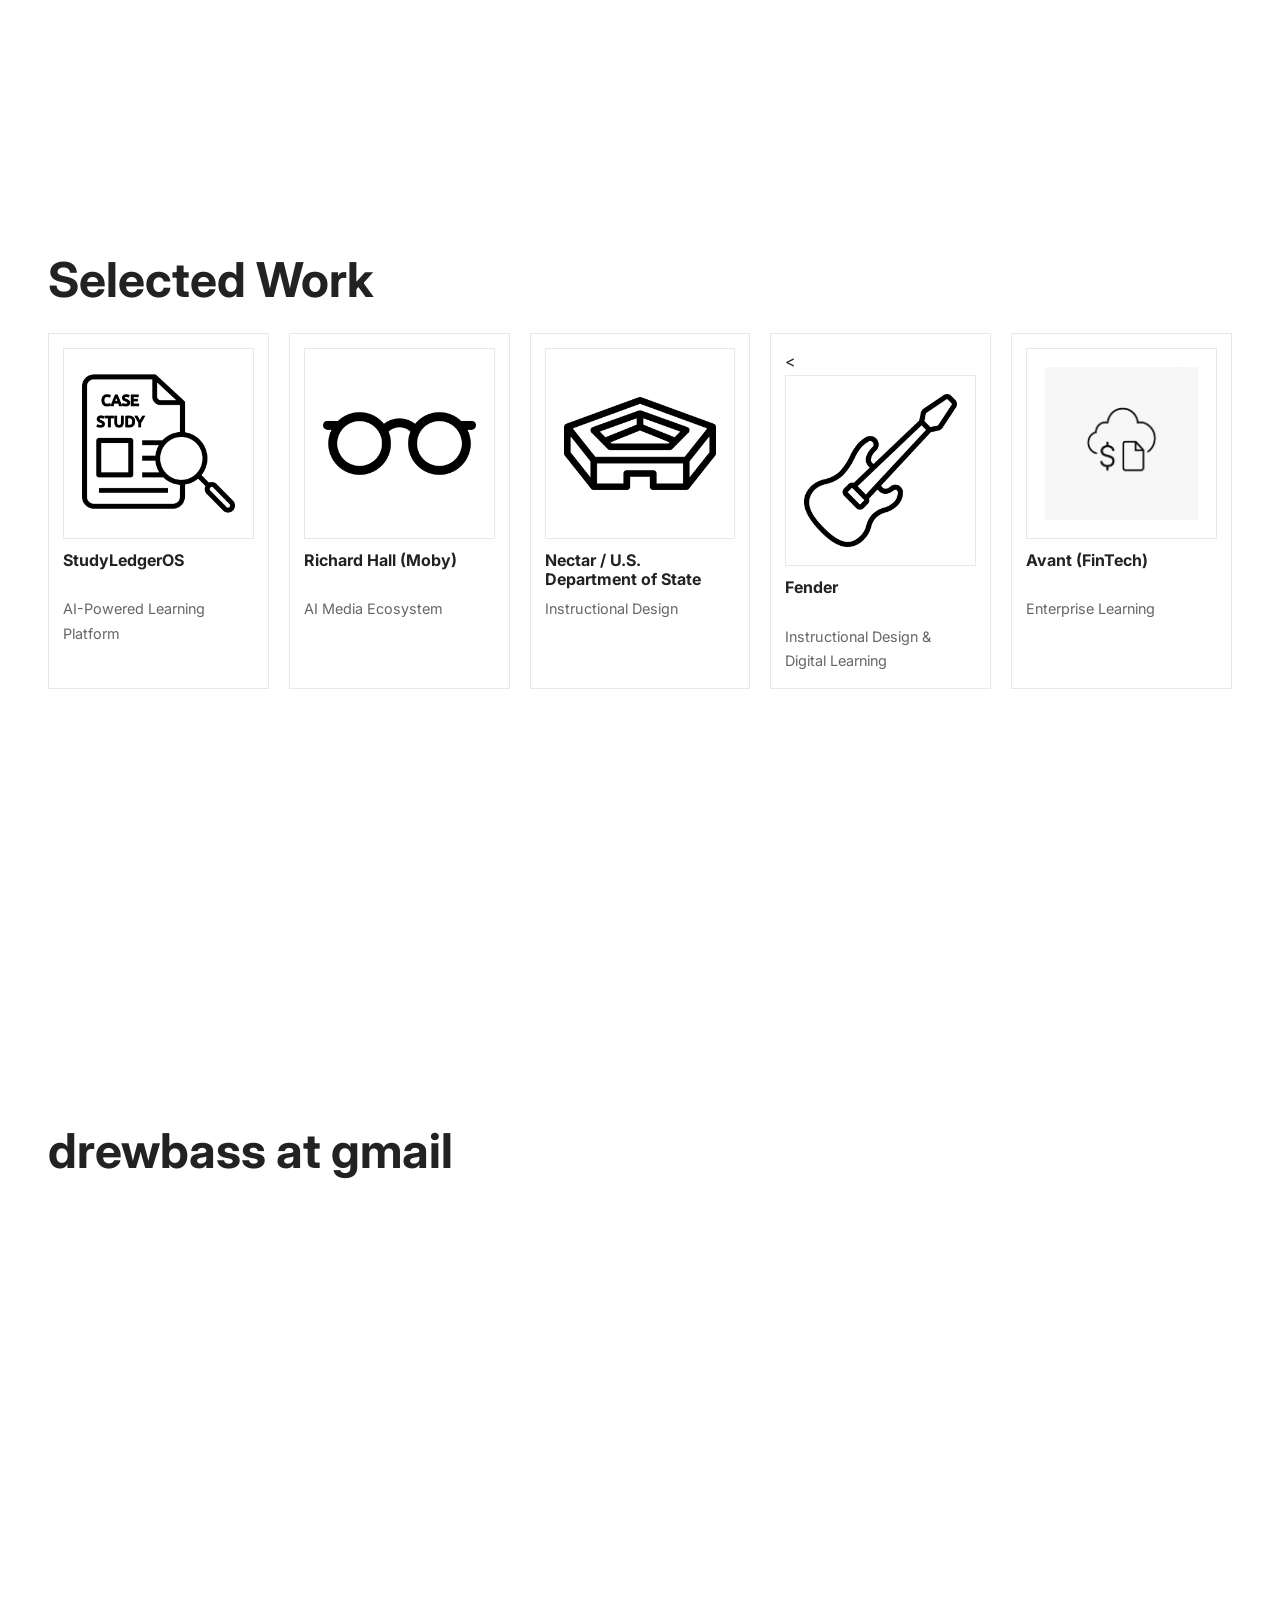
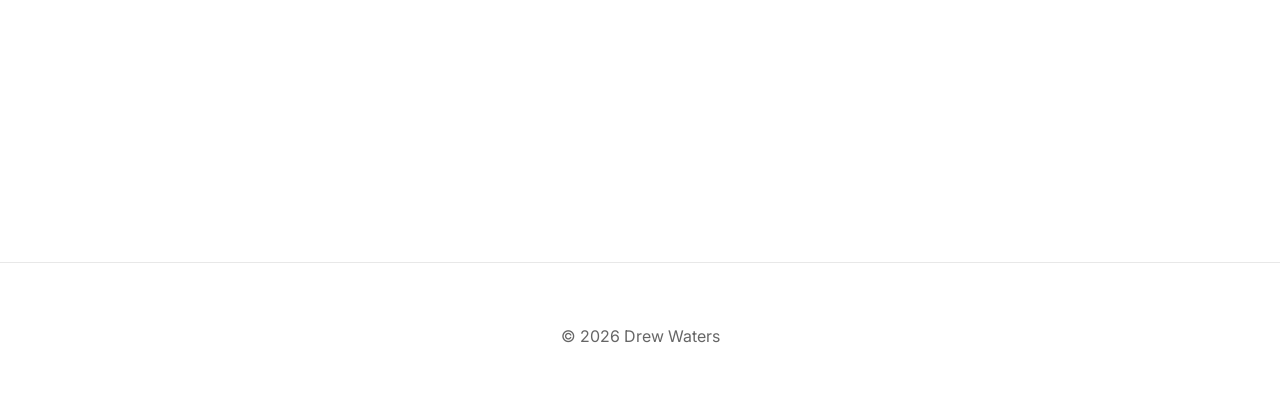
==== commit 2fb48572: "Update index.html" ====
--- a/index.html
+++ b/index.html
@@ -85,17 +85,23 @@
 <p>AI Media Ecosystem</p>
 </a>
 <a class="work-card" href="nectar/">
-<div class="work-thumb"></div>
+<div class="work-thumb">
+    <img src="assets/images/nectar.png" alt="Nectar">
+</div>
 <h3>Nectar / U.S. Department of State</h3>
 <p>Instructional Design</p>
 </a>
 <a class="work-card" href="fender/index.html">
-<div class="work-thumb"></div>
+<<div class="work-thumb">
+    <img src="assets/images/fender.png" alt="Fender">
+</div>
 <h3>Fender</h3>
 <p>Instructional Design &amp; Digital Learning</p>
 </a>
 <a class="work-card" href="avant/">
-<div class="work-thumb"></div>
+<div class="work-thumb">
+    <img src="assets/images/avant.png" alt="Avant">
+</div>
 <h3>Avant (FinTech)</h3>
 <p>Enterprise Learning</p>
 </a>
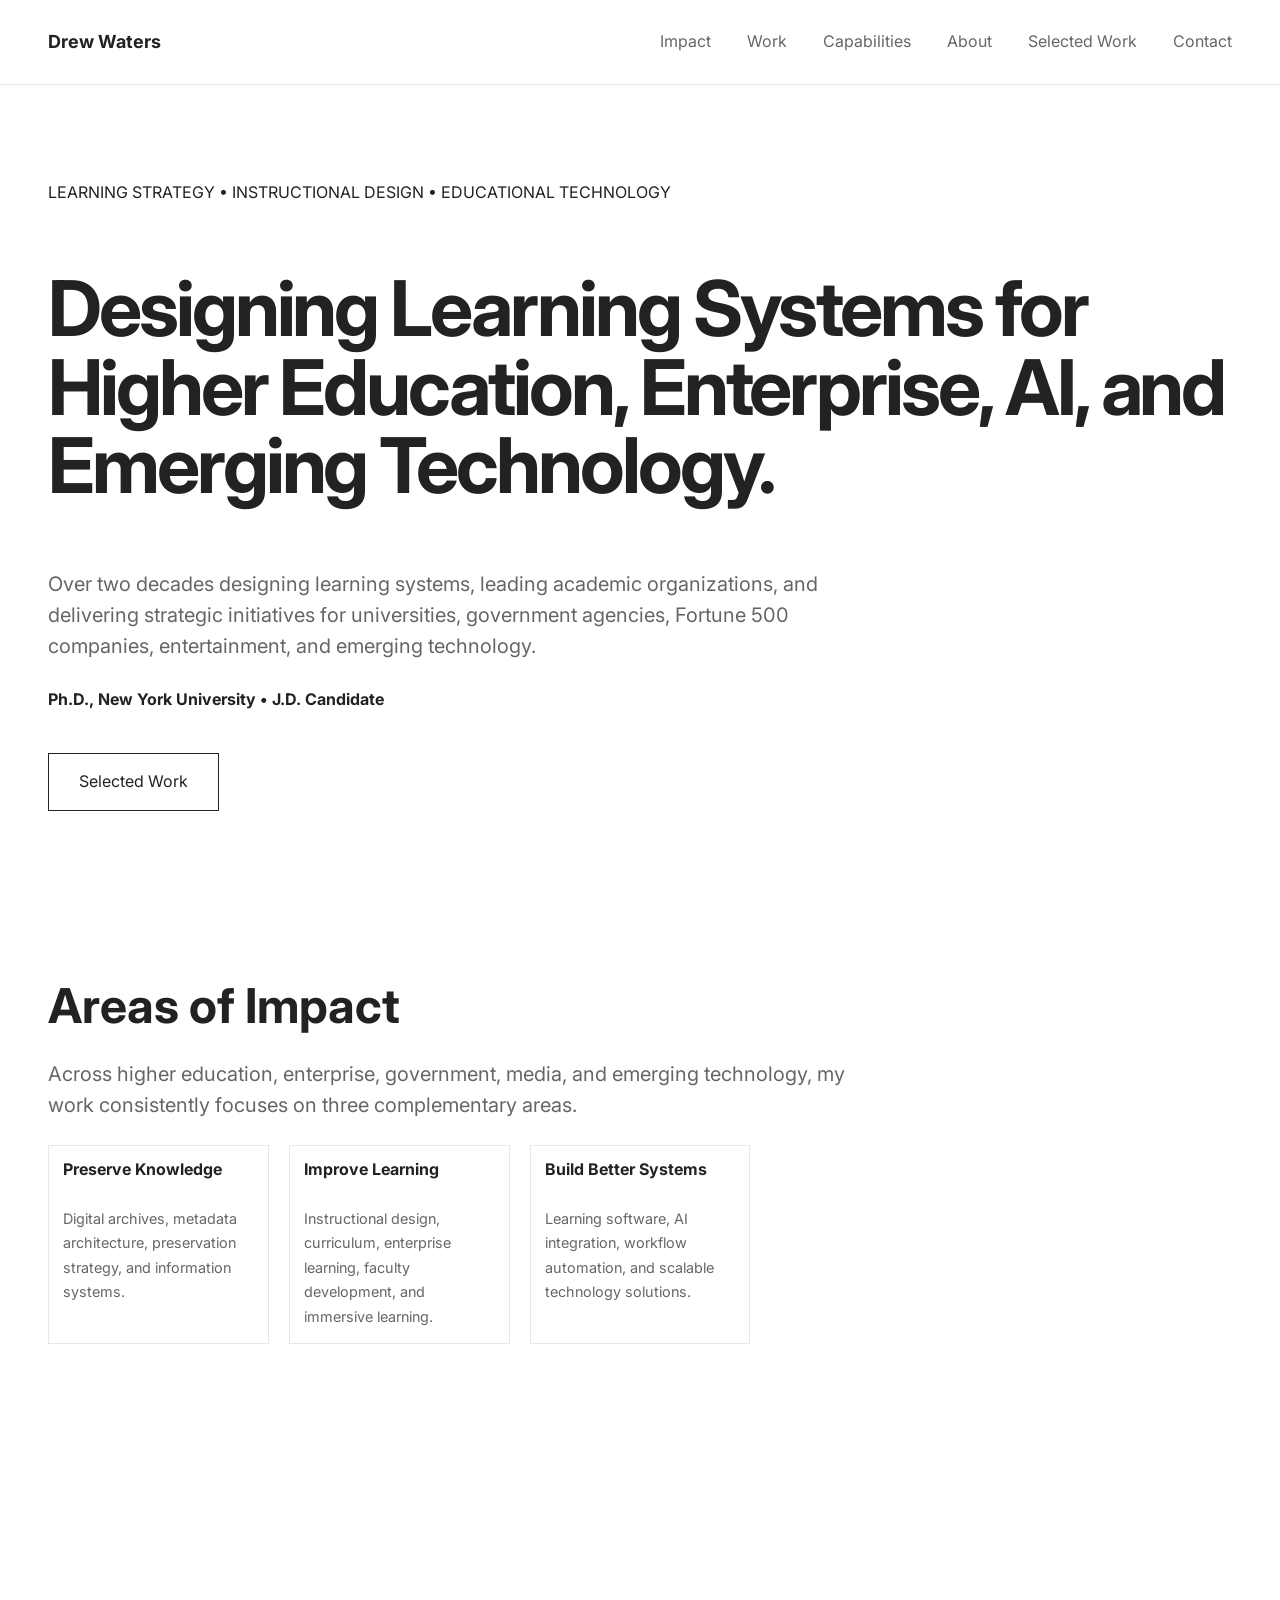
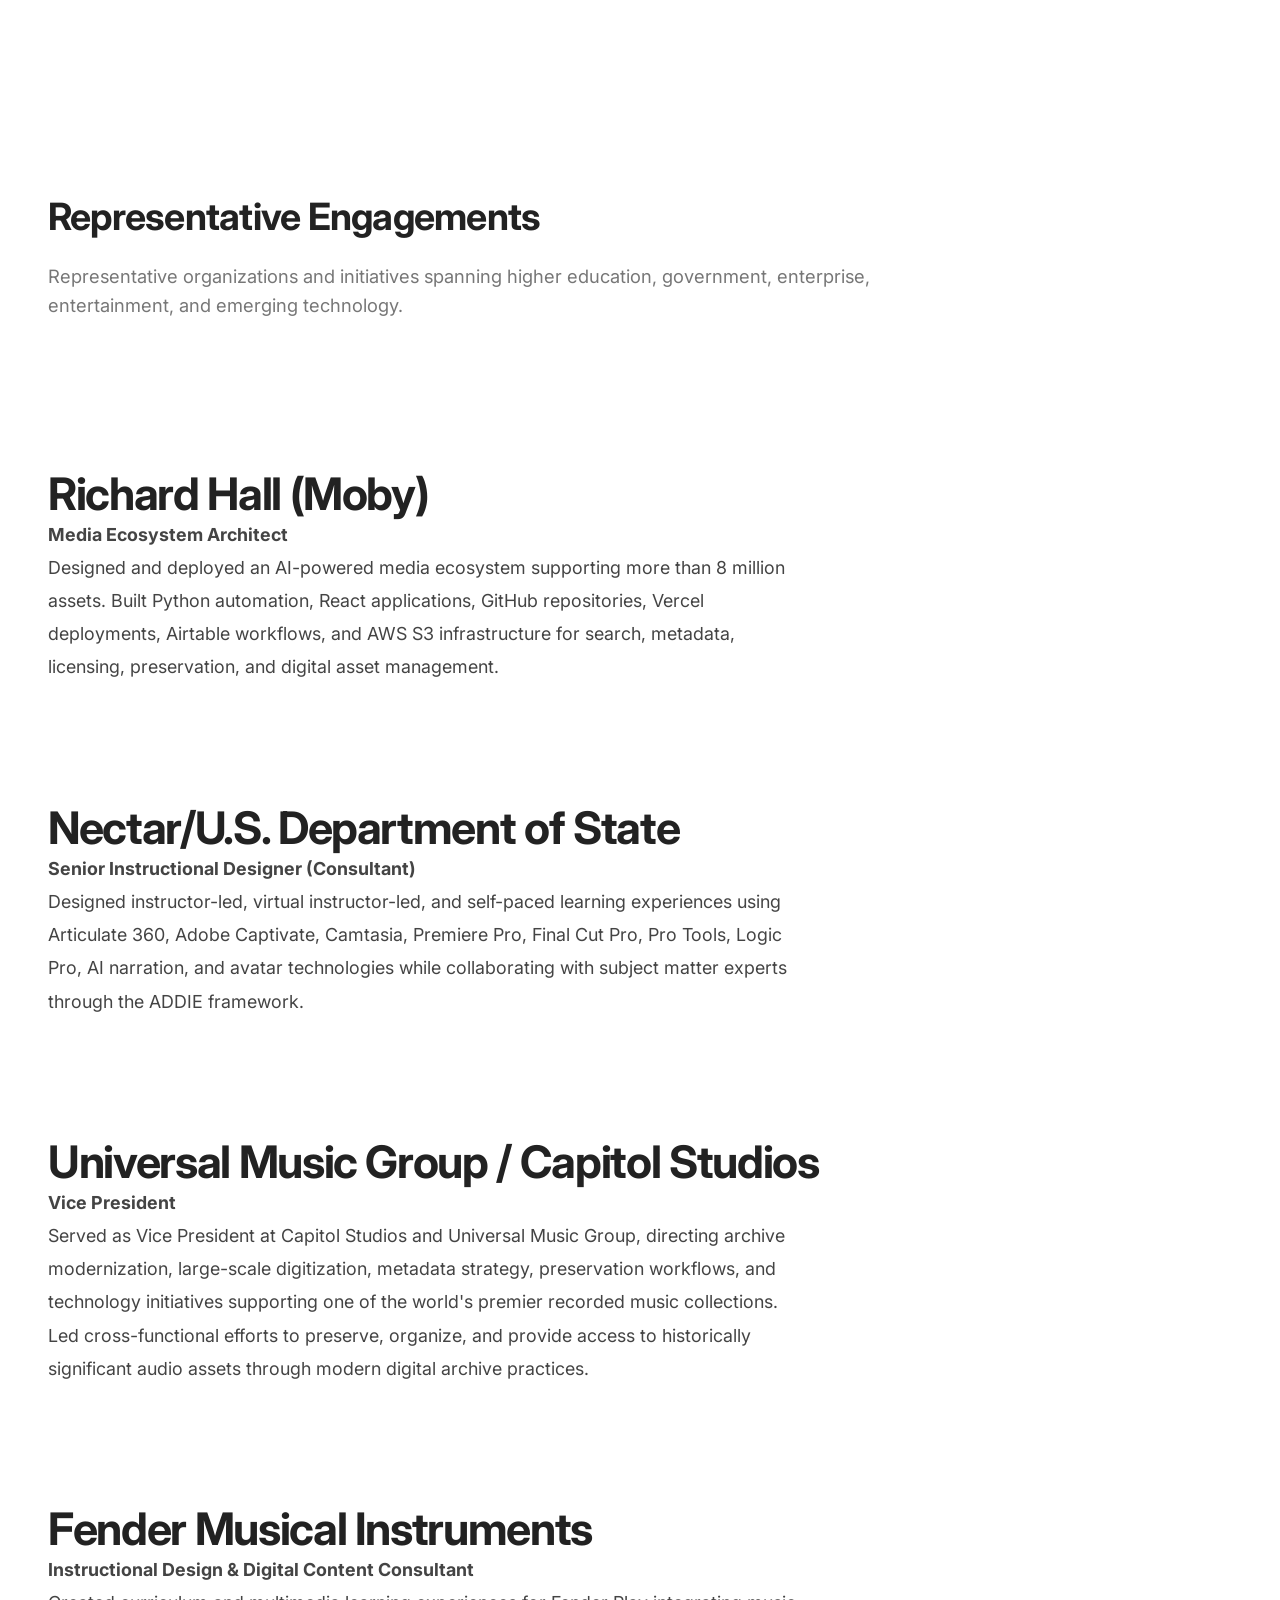
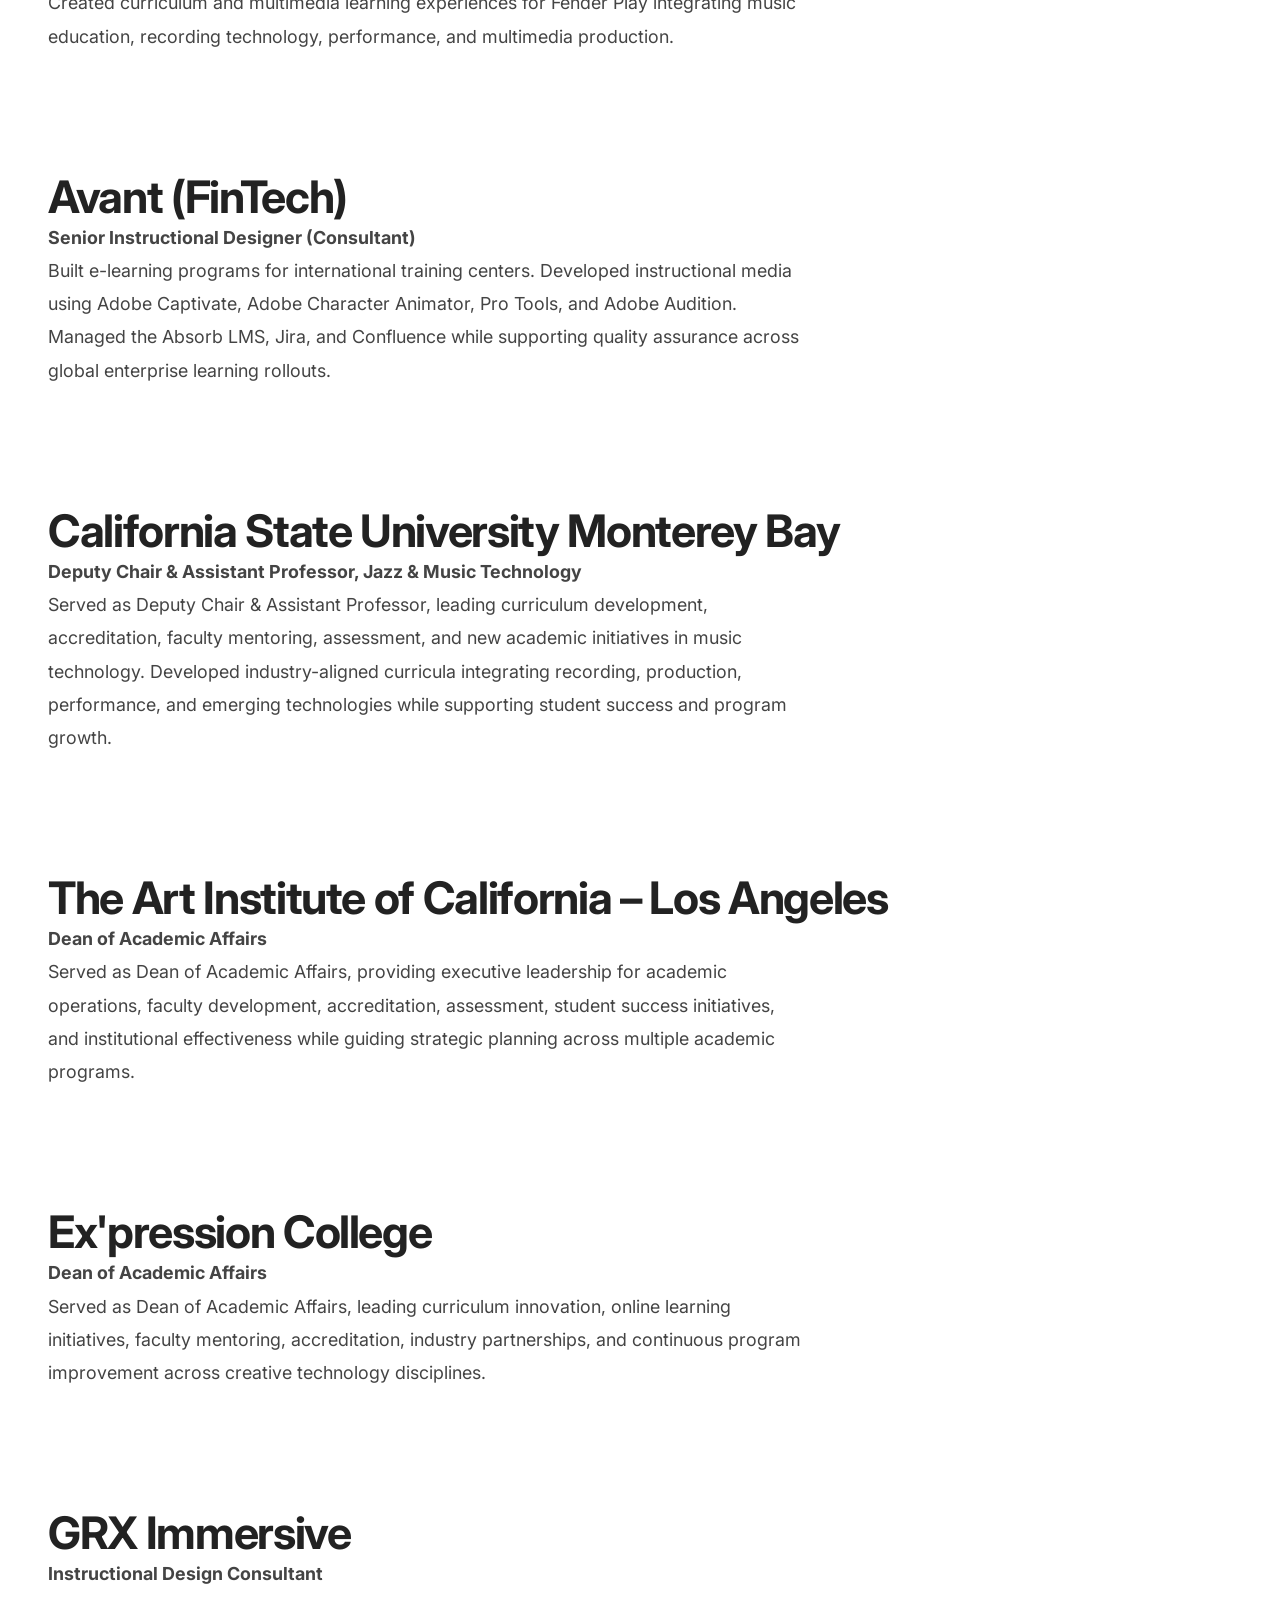
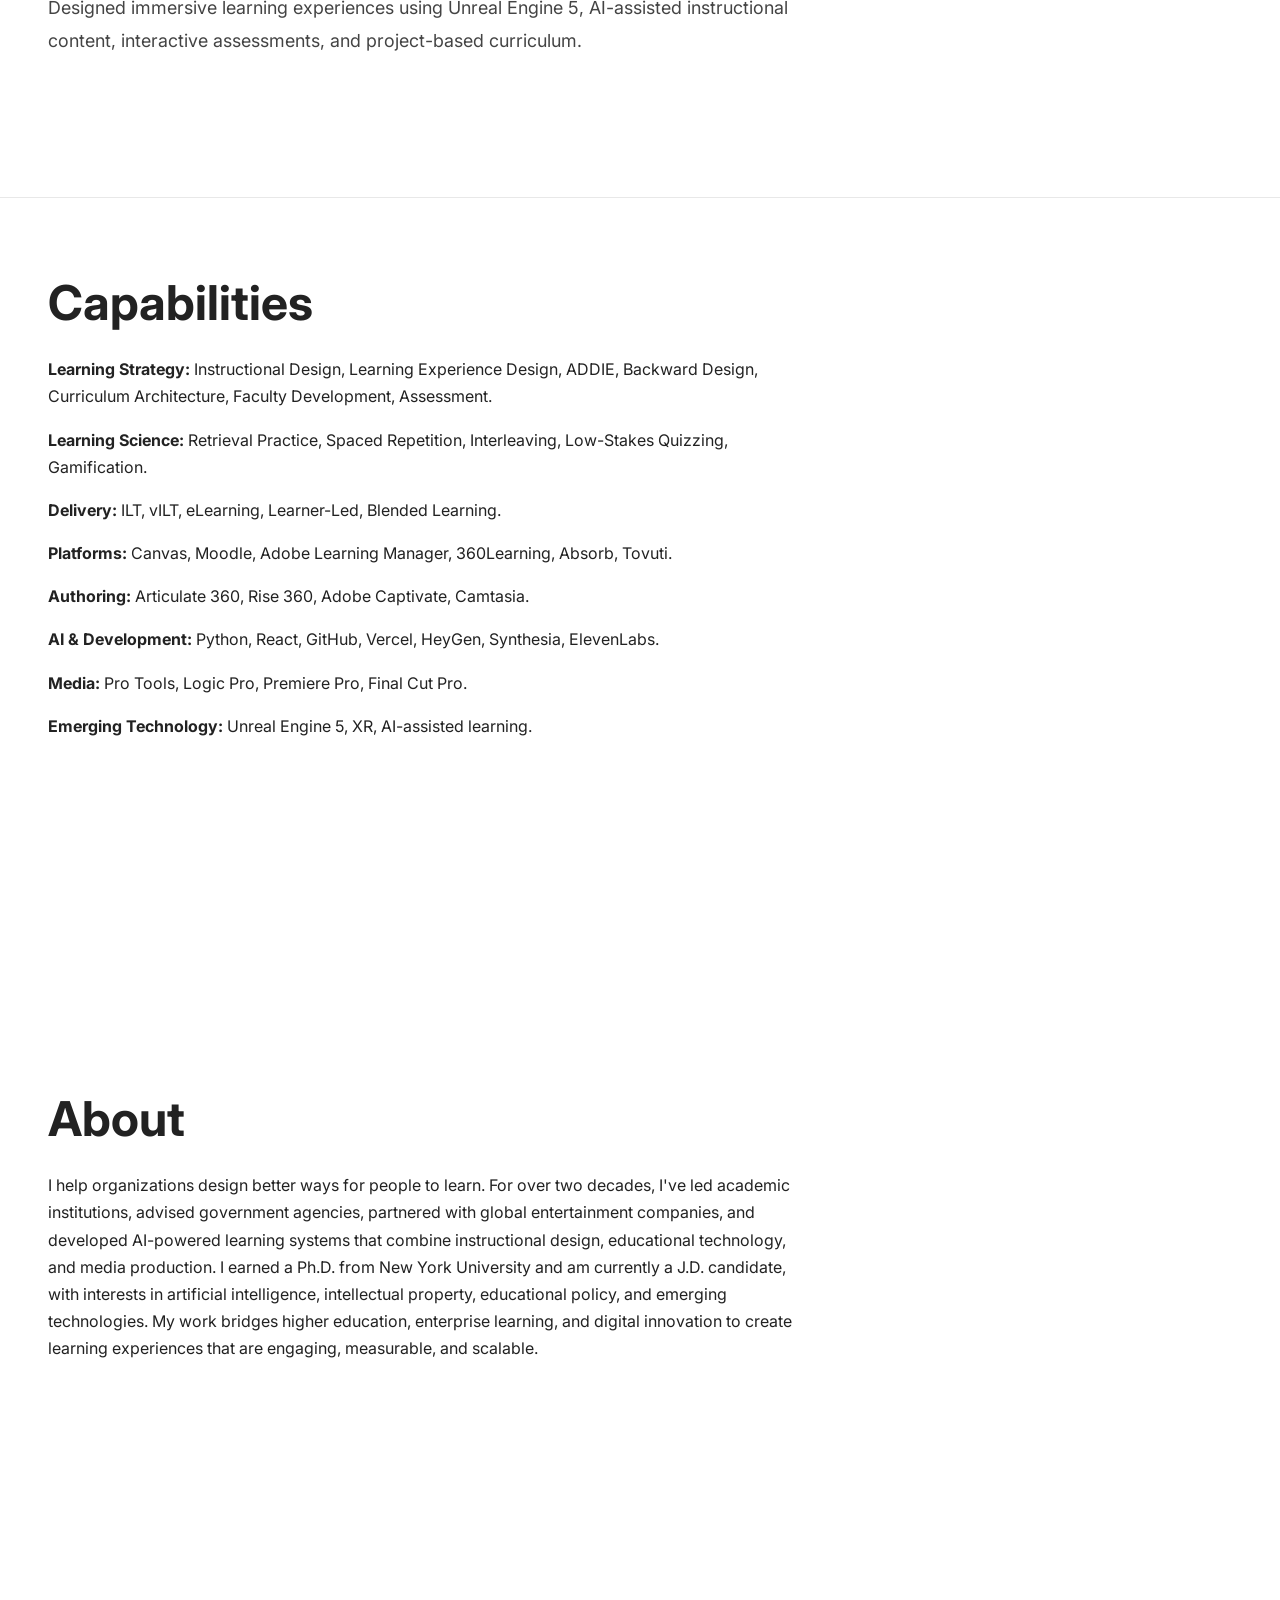
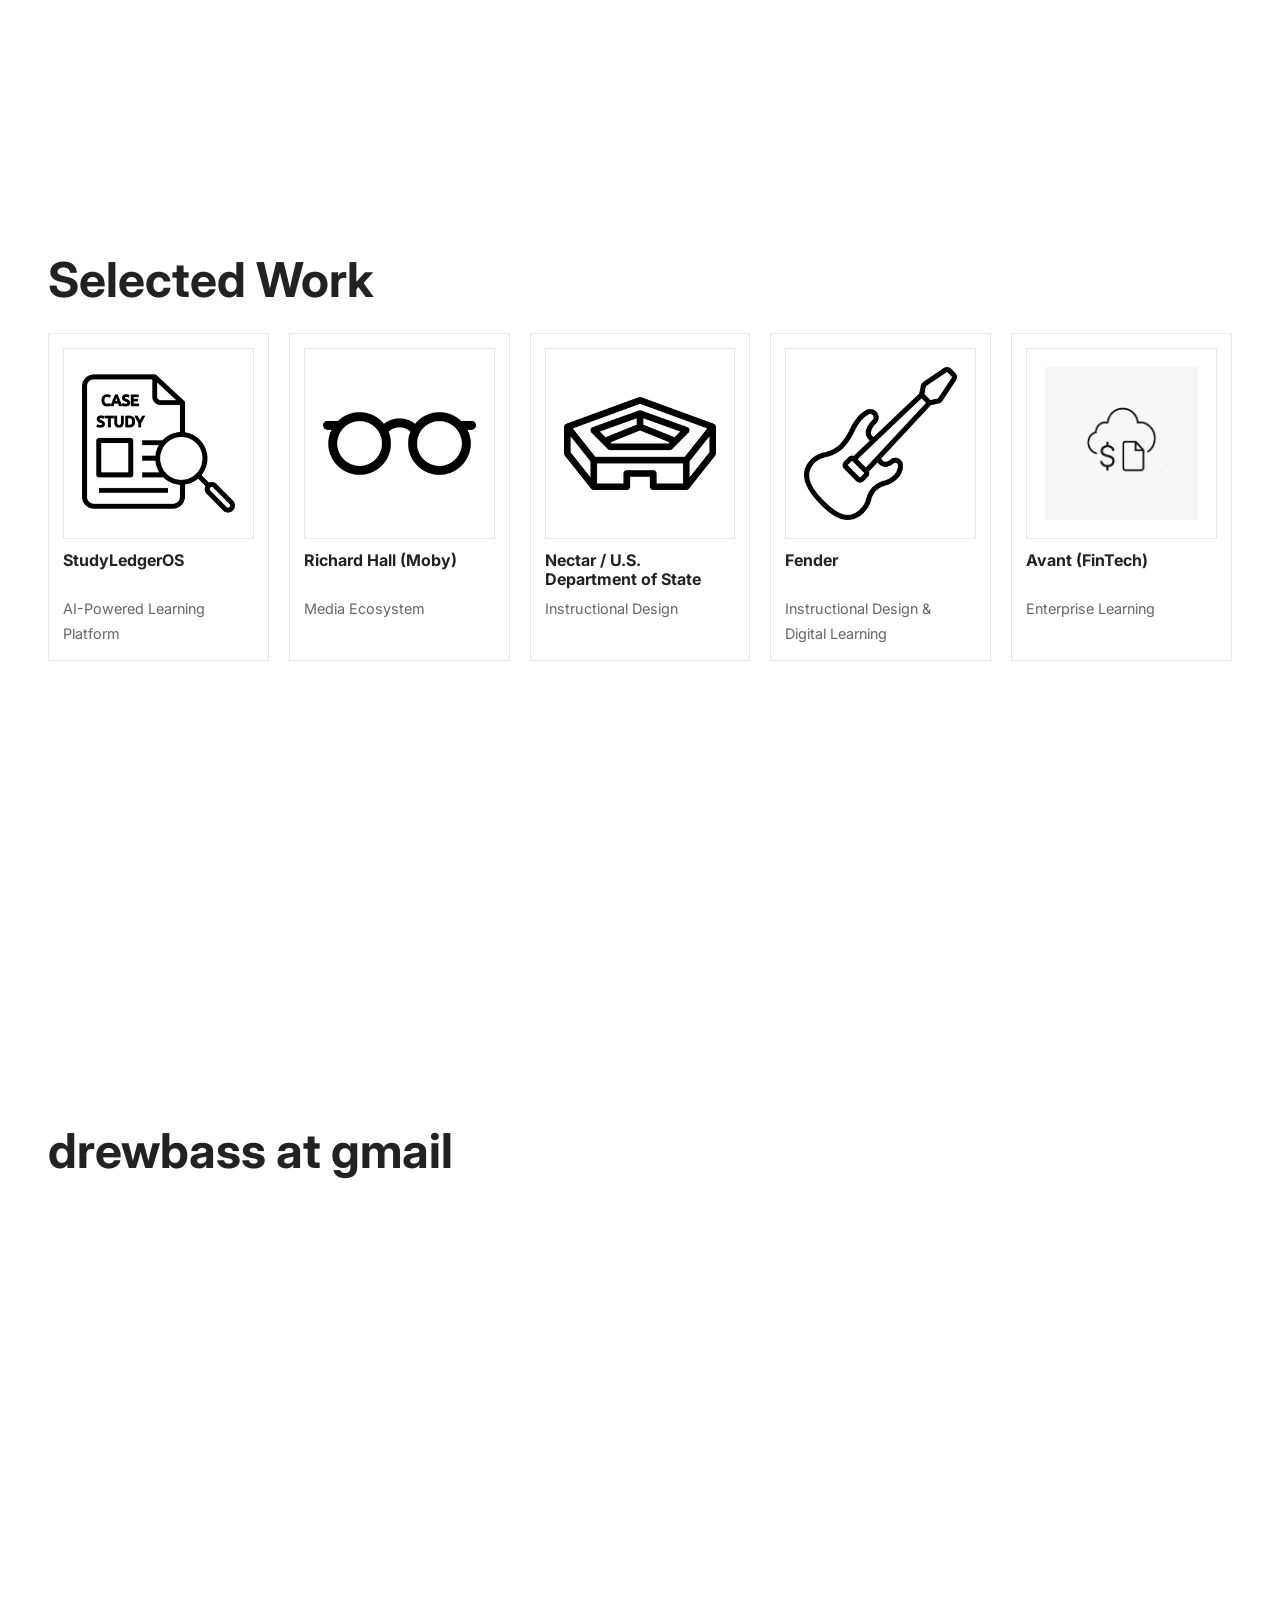
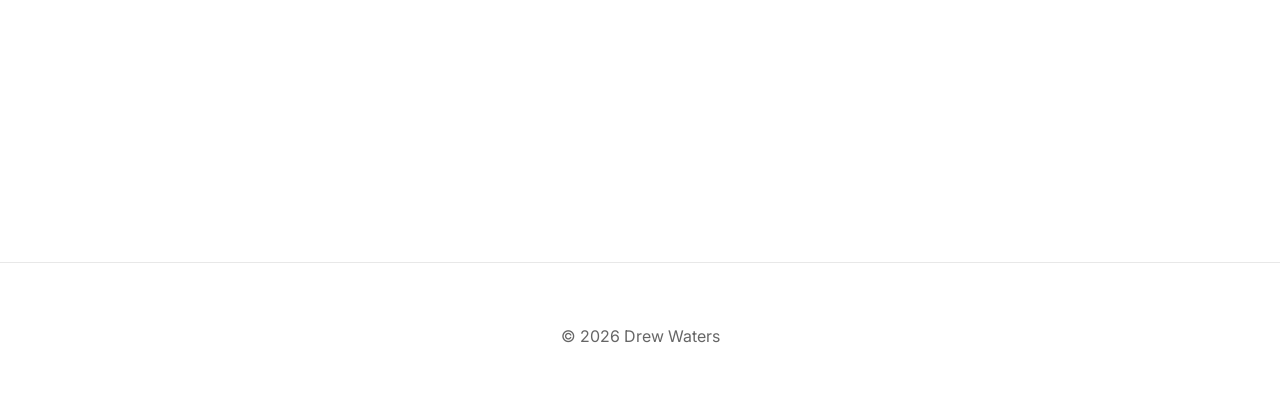
==== commit 6f3f2c9c: "Update index.html" ====
--- a/index.html
+++ b/index.html
@@ -82,7 +82,7 @@
     <img src="assets/images/moby.png" alt="Richard Hall Media Ecosystem">
 </div>
 <h3>Richard Hall (Moby)</h3>
-<p>AI Media Ecosystem</p>
+<p>Media Ecosystem</p>
 </a>
 <a class="work-card" href="nectar/">
 <div class="work-thumb">
@@ -92,7 +92,7 @@
 <p>Instructional Design</p>
 </a>
 <a class="work-card" href="fender/index.html">
-<<div class="work-thumb">
+<div class="work-thumb">
     <img src="assets/images/fender.png" alt="Fender">
 </div>
 <h3>Fender</h3>
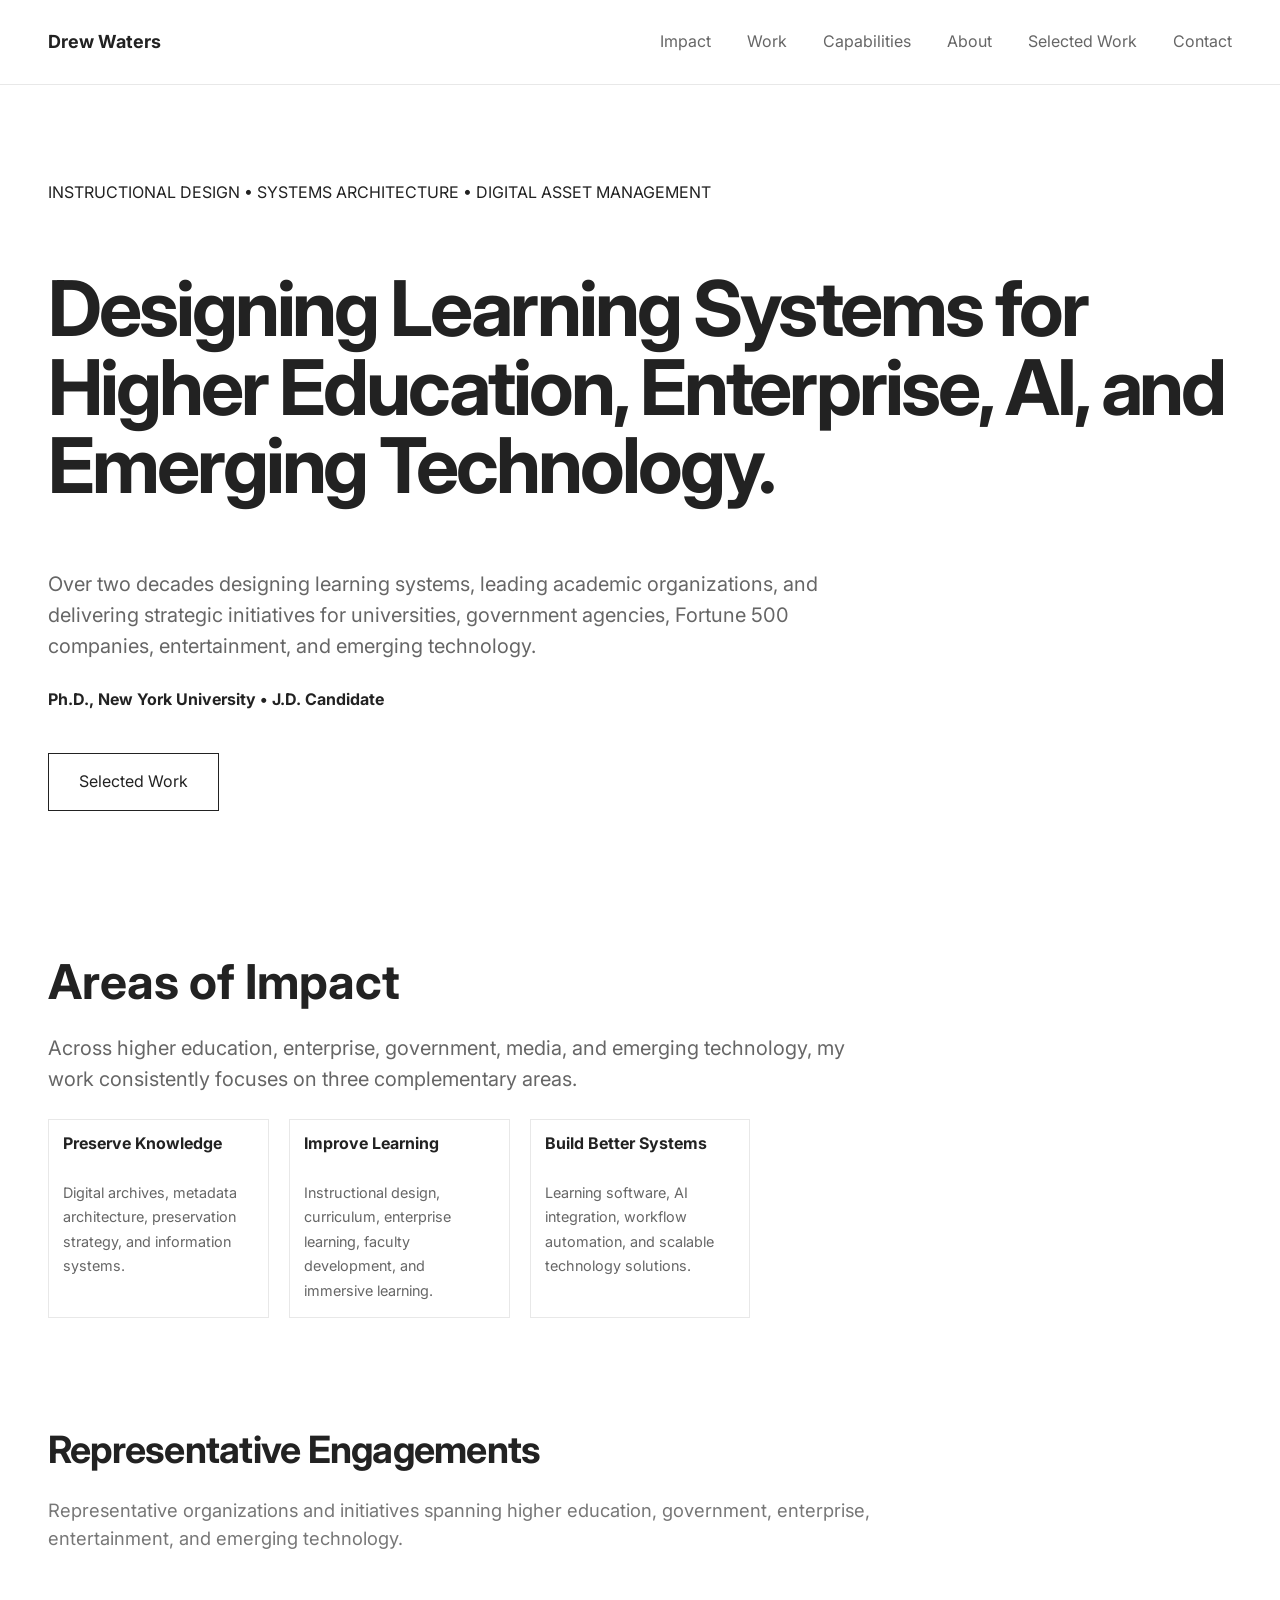
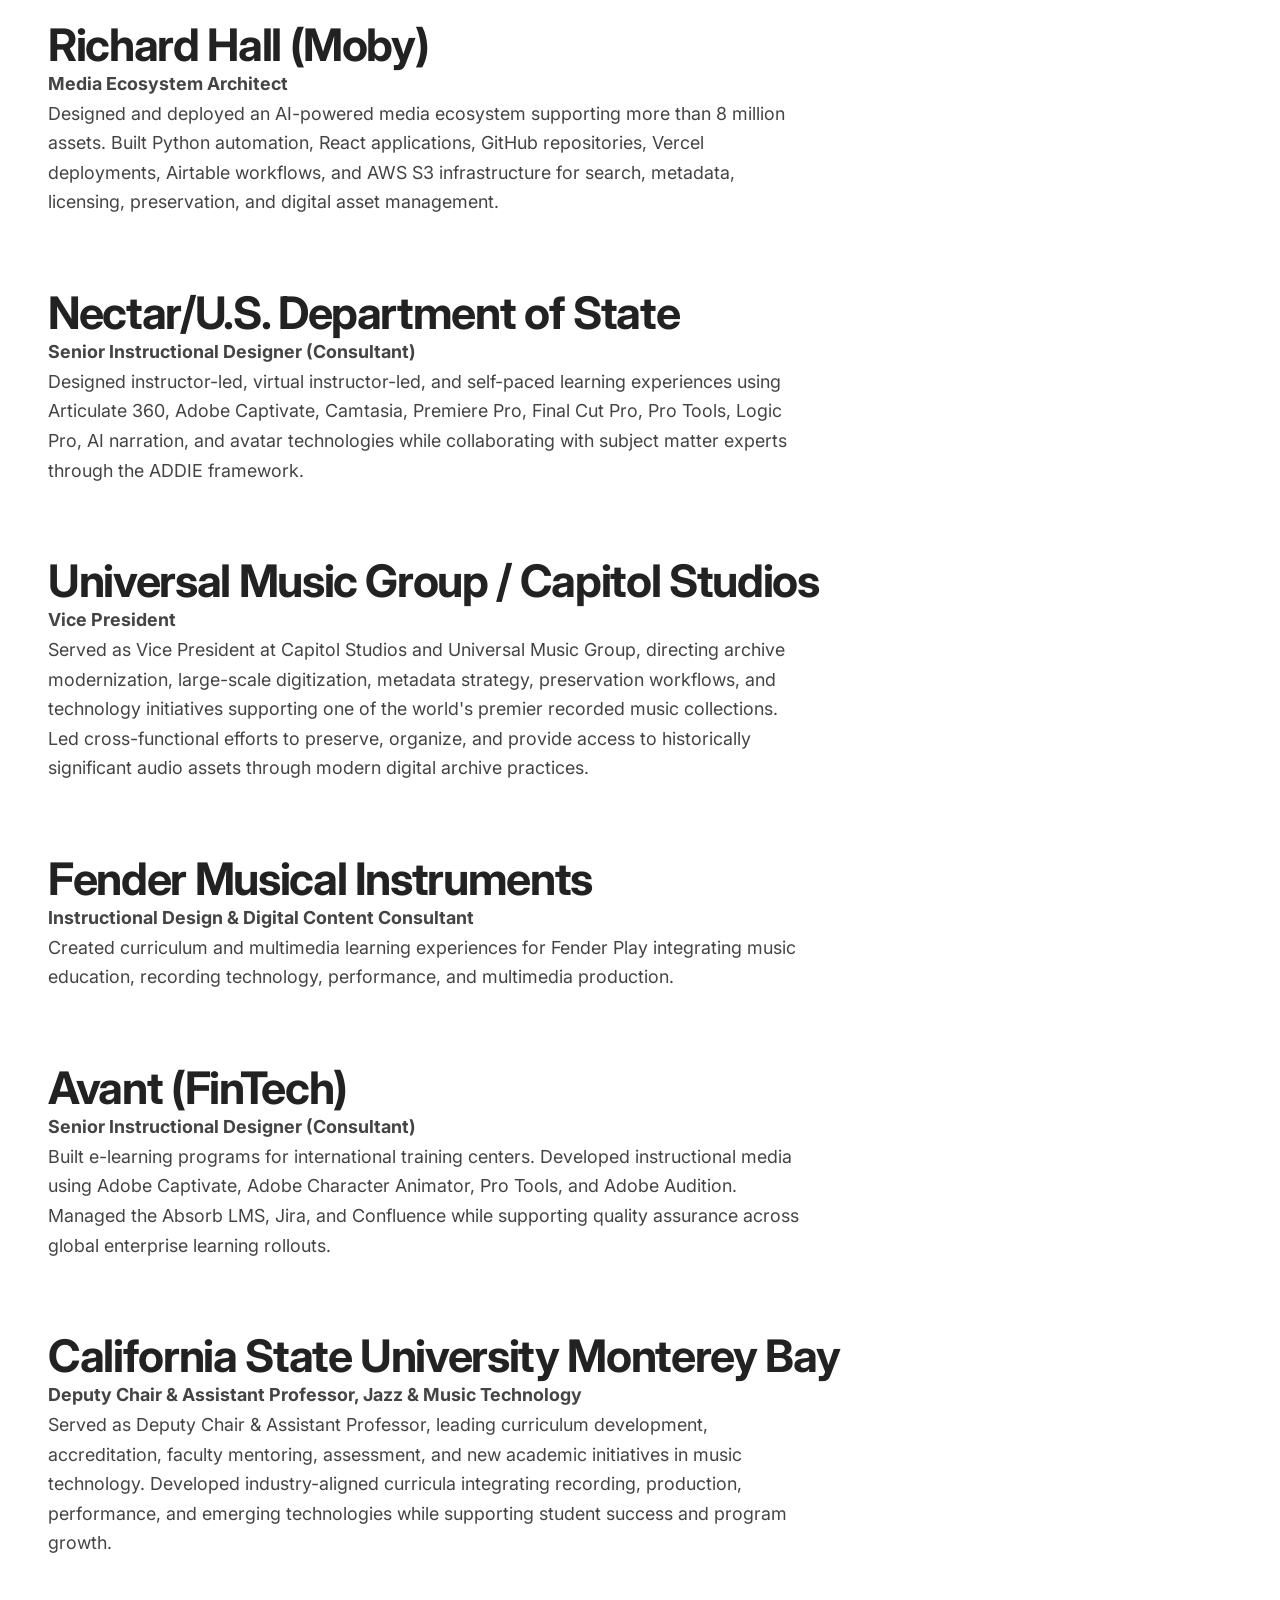
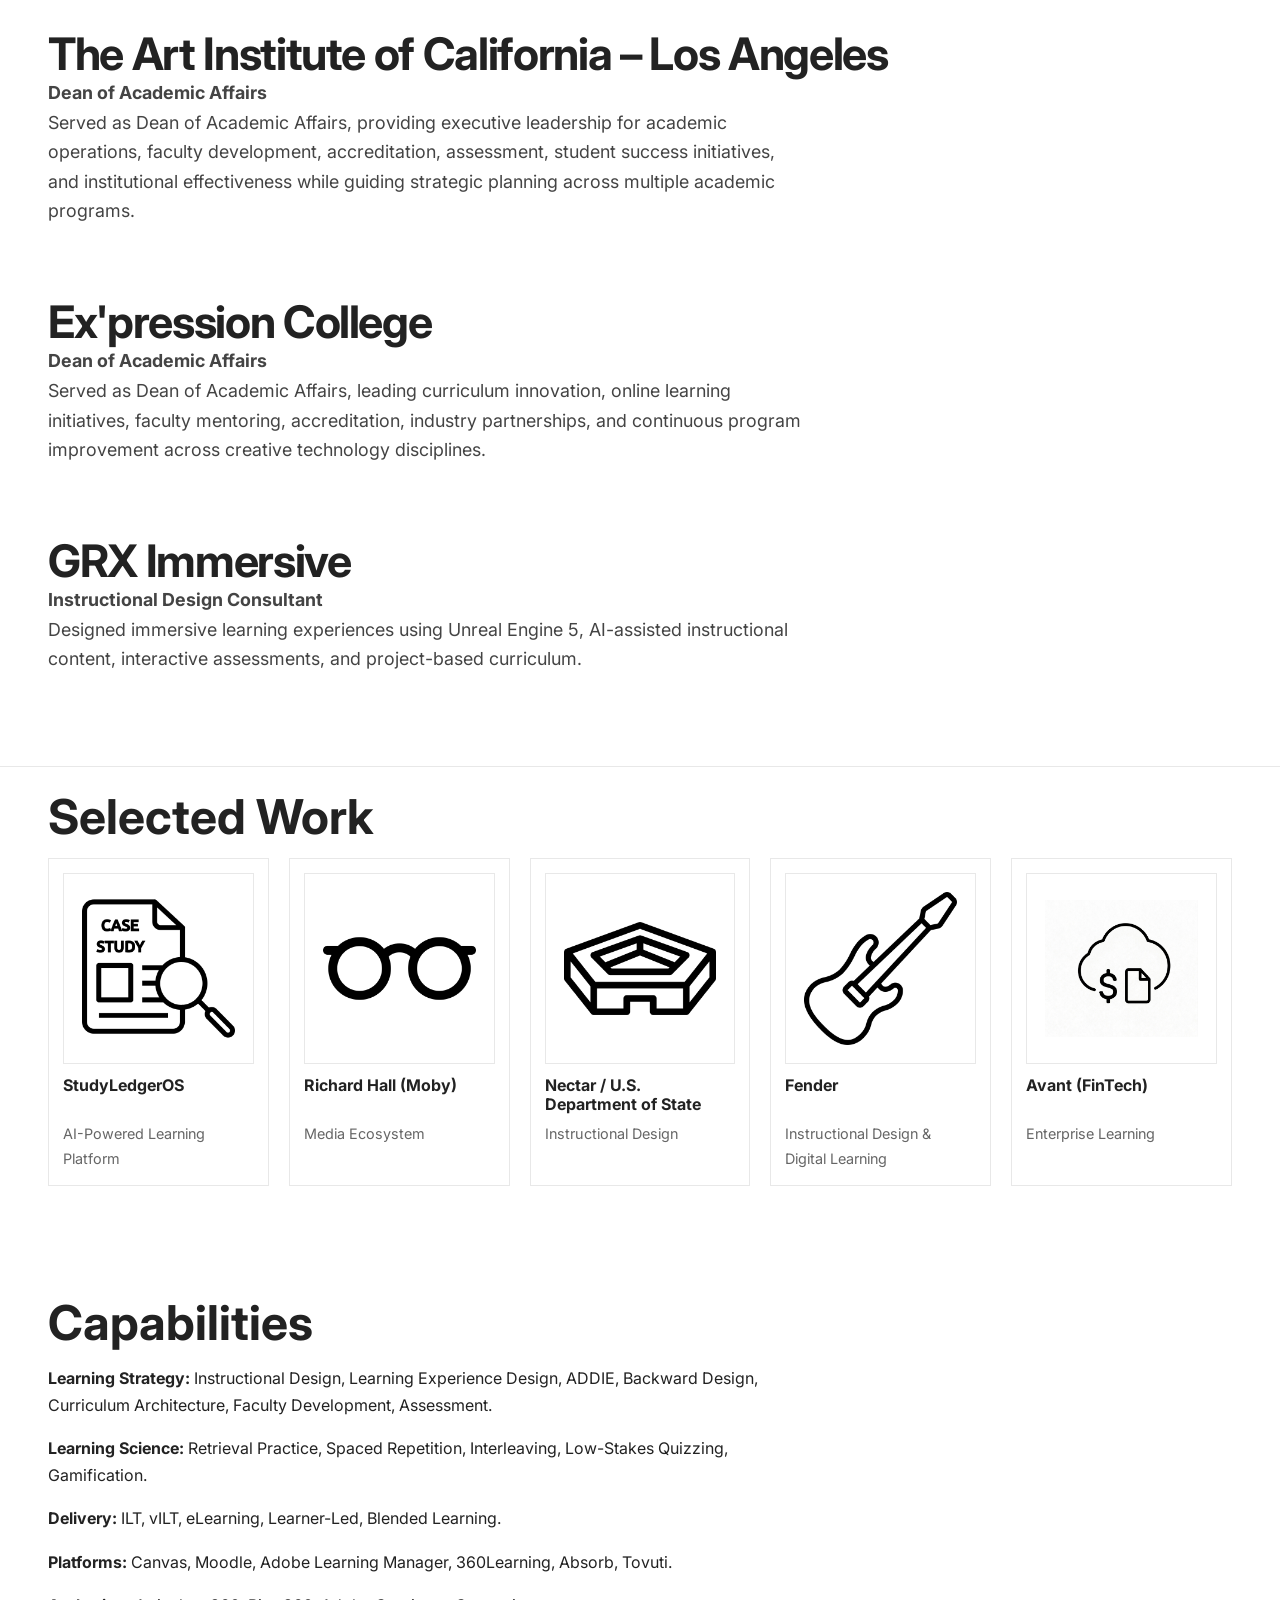
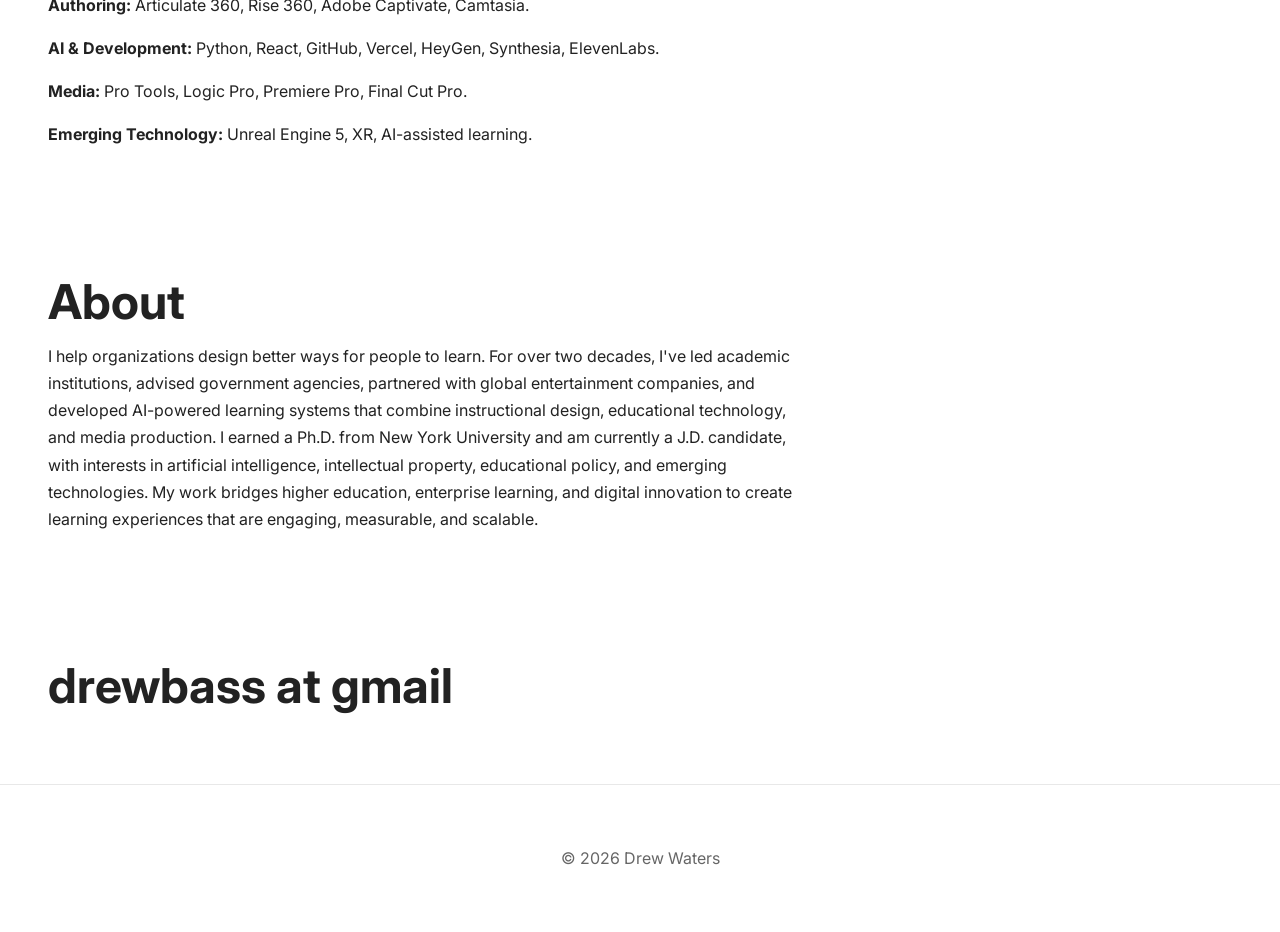
==== commit e54d1d97: "Add files via upload" ====
--- a/index.html
+++ b/index.html
@@ -25,7 +25,7 @@
 </header>
 <section class="hero">
 <div class="container">
-<p class="eyebrow">LEARNING STRATEGY • INSTRUCTIONAL DESIGN • EDUCATIONAL TECHNOLOGY</p>
+<p class="eyebrow">INSTRUCTIONAL DESIGN • SYSTEMS ARCHITECTURE • DIGITAL ASSET MANAGEMENT</p>
 <h1>Designing Learning Systems for Higher Education, Enterprise, AI, and Emerging Technology.</h1>
 <p class="lead">Over two decades designing learning systems, leading academic organizations, and delivering strategic initiatives for universities, government agencies, Fortune 500 companies, entertainment, and emerging technology.</p>
 <p class="hero-credentials"><strong>Ph.D., New York University • J.D. Candidate</strong></p>
@@ -45,25 +45,6 @@
 <article class="project"><h3>The Art Institute of California – Los Angeles</h3><p><strong>Dean of Academic Affairs</strong></p><p>Served as Dean of Academic Affairs, providing executive leadership for academic operations, faculty development, accreditation, assessment, student success initiatives, and institutional effectiveness while guiding strategic planning across multiple academic programs.</p></article>
 <article class="project"><h3>Ex'pression College</h3><p><strong>Dean of Academic Affairs</strong></p><p>Served as Dean of Academic Affairs, leading curriculum innovation, online learning initiatives, faculty mentoring, accreditation, industry partnerships, and continuous program improvement across creative technology disciplines.</p></article>
 <article class="project"><h3>GRX Immersive</h3><p><strong>Instructional Design Consultant</strong></p><p>Designed immersive learning experiences using Unreal Engine 5, AI-assisted instructional content, interactive assessments, and project-based curriculum.</p></article>
-</div>
-</section>
-<section class="page-section" id="expertise">
-<div class="container">
-<h2>Capabilities</h2>
-<p><strong>Learning Strategy:</strong> Instructional Design, Learning Experience Design, ADDIE, Backward Design, Curriculum Architecture, Faculty Development, Assessment.</p>
-<p><strong>Learning Science:</strong> Retrieval Practice, Spaced Repetition, Interleaving, Low-Stakes Quizzing, Gamification.</p>
-<p><strong>Delivery:</strong> ILT, vILT, eLearning, Learner-Led, Blended Learning.</p>
-<p><strong>Platforms:</strong> Canvas, Moodle, Adobe Learning Manager, 360Learning, Absorb, Tovuti.</p>
-<p><strong>Authoring:</strong> Articulate 360, Rise 360, Adobe Captivate, Camtasia.</p>
-<p><strong>AI &amp; Development:</strong> Python, React, GitHub, Vercel, HeyGen, Synthesia, ElevenLabs.</p>
-<p><strong>Media:</strong> Pro Tools, Logic Pro, Premiere Pro, Final Cut Pro.</p>
-<p><strong>Emerging Technology:</strong> Unreal Engine 5, XR, AI-assisted learning.</p>
-</div>
-</section>
-<section class="page-section" id="about">
-<div class="container">
-<h2>About</h2>
-<p>I help organizations design better ways for people to learn. For over two decades, I've led academic institutions, advised government agencies, partnered with global entertainment companies, and developed AI-powered learning systems that combine instructional design, educational technology, and media production. I earned a Ph.D. from New York University and am currently a J.D. candidate, with interests in artificial intelligence, intellectual property, educational policy, and emerging technologies. My work bridges higher education, enterprise learning, and digital innovation to create learning experiences that are engaging, measurable, and scalable.</p>
 </div>
 </section>
 <section class="page-section" id="demo">
@@ -108,6 +89,25 @@
 </div>
 </div>
 </section>
+<section class="page-section" id="expertise">
+<div class="container">
+<h2>Capabilities</h2>
+<p><strong>Learning Strategy:</strong> Instructional Design, Learning Experience Design, ADDIE, Backward Design, Curriculum Architecture, Faculty Development, Assessment.</p>
+<p><strong>Learning Science:</strong> Retrieval Practice, Spaced Repetition, Interleaving, Low-Stakes Quizzing, Gamification.</p>
+<p><strong>Delivery:</strong> ILT, vILT, eLearning, Learner-Led, Blended Learning.</p>
+<p><strong>Platforms:</strong> Canvas, Moodle, Adobe Learning Manager, 360Learning, Absorb, Tovuti.</p>
+<p><strong>Authoring:</strong> Articulate 360, Rise 360, Adobe Captivate, Camtasia.</p>
+<p><strong>AI &amp; Development:</strong> Python, React, GitHub, Vercel, HeyGen, Synthesia, ElevenLabs.</p>
+<p><strong>Media:</strong> Pro Tools, Logic Pro, Premiere Pro, Final Cut Pro.</p>
+<p><strong>Emerging Technology:</strong> Unreal Engine 5, XR, AI-assisted learning.</p>
+</div>
+</section>
+<section class="page-section" id="about">
+<div class="container">
+<h2>About</h2>
+<p>I help organizations design better ways for people to learn. For over two decades, I've led academic institutions, advised government agencies, partnered with global entertainment companies, and developed AI-powered learning systems that combine instructional design, educational technology, and media production. I earned a Ph.D. from New York University and am currently a J.D. candidate, with interests in artificial intelligence, intellectual property, educational policy, and emerging technologies. My work bridges higher education, enterprise learning, and digital innovation to create learning experiences that are engaging, measurable, and scalable.</p>
+</div>
+</section>
 <section class="page-section contact" id="contact"><div class="container"><h2>drewbass at gmail</h2></div></section>
 <footer><div class="container">© 2026 Drew Waters</div></footer>
 <script src="script.js"></script>
--- a/style.css
+++ b/style.css
@@ -184,3 +184,17 @@
 .work-card h3{font-size:.95rem;min-height:2.4em;}
 .work-card p{font-size:.85rem;min-height:2.2em;}
 }
+
+/* Unified portfolio vertical rhythm, October 2026 */
+:root { --portfolio-section-gap: 56px; --portfolio-heading-gap: 16px; }
+section:not(.hero) { min-height: auto; padding: var(--portfolio-section-gap) 0; }
+section h2 { margin-bottom: var(--portfolio-heading-gap); }
+.feature > .container > .lead { margin-bottom: 32px; }
+.project { padding: 36px 0; }
+.project-role { margin-bottom: 14px; padding-bottom: 8px; }
+.project-role::after { margin: 10px 0 12px; }
+.project p { line-height: 1.65; }
+@media(max-width:700px) {
+  section:not(.hero) { padding: 40px 0; }
+  .project { padding: 28px 0; }
+}
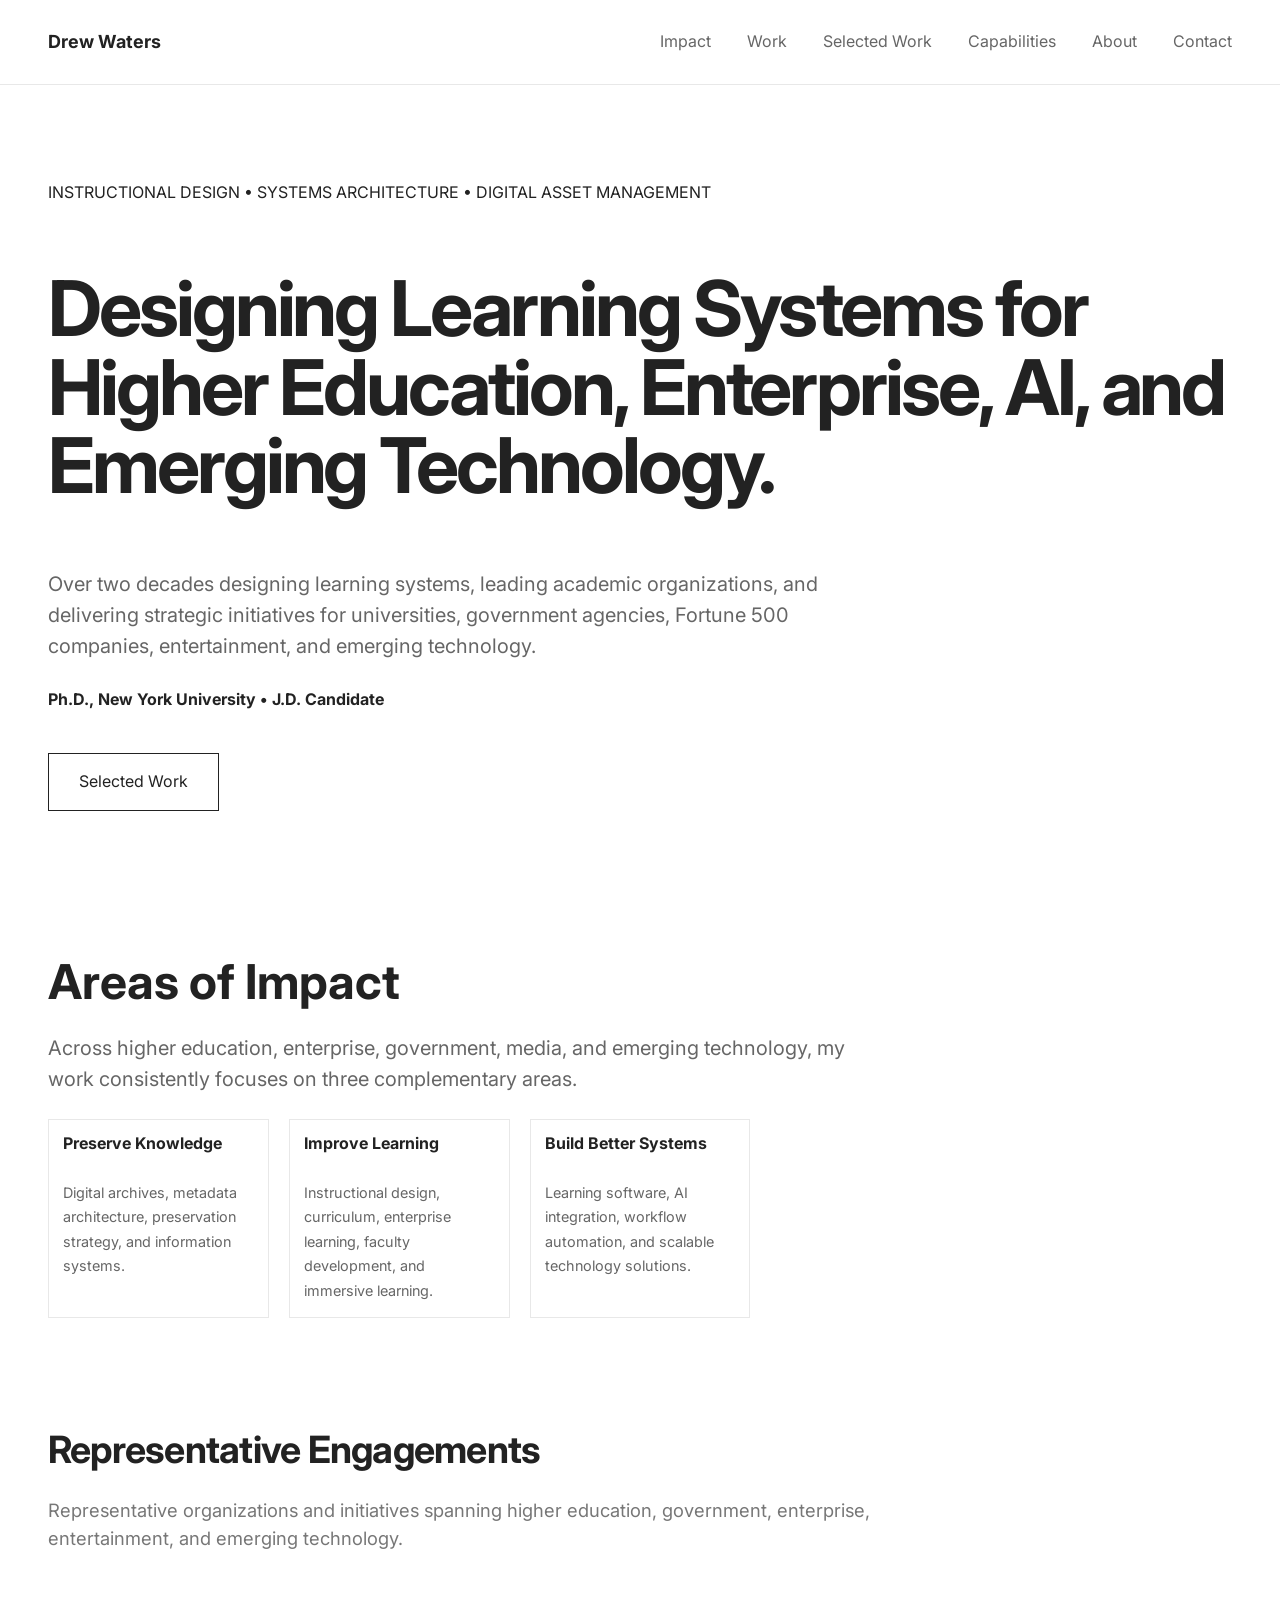
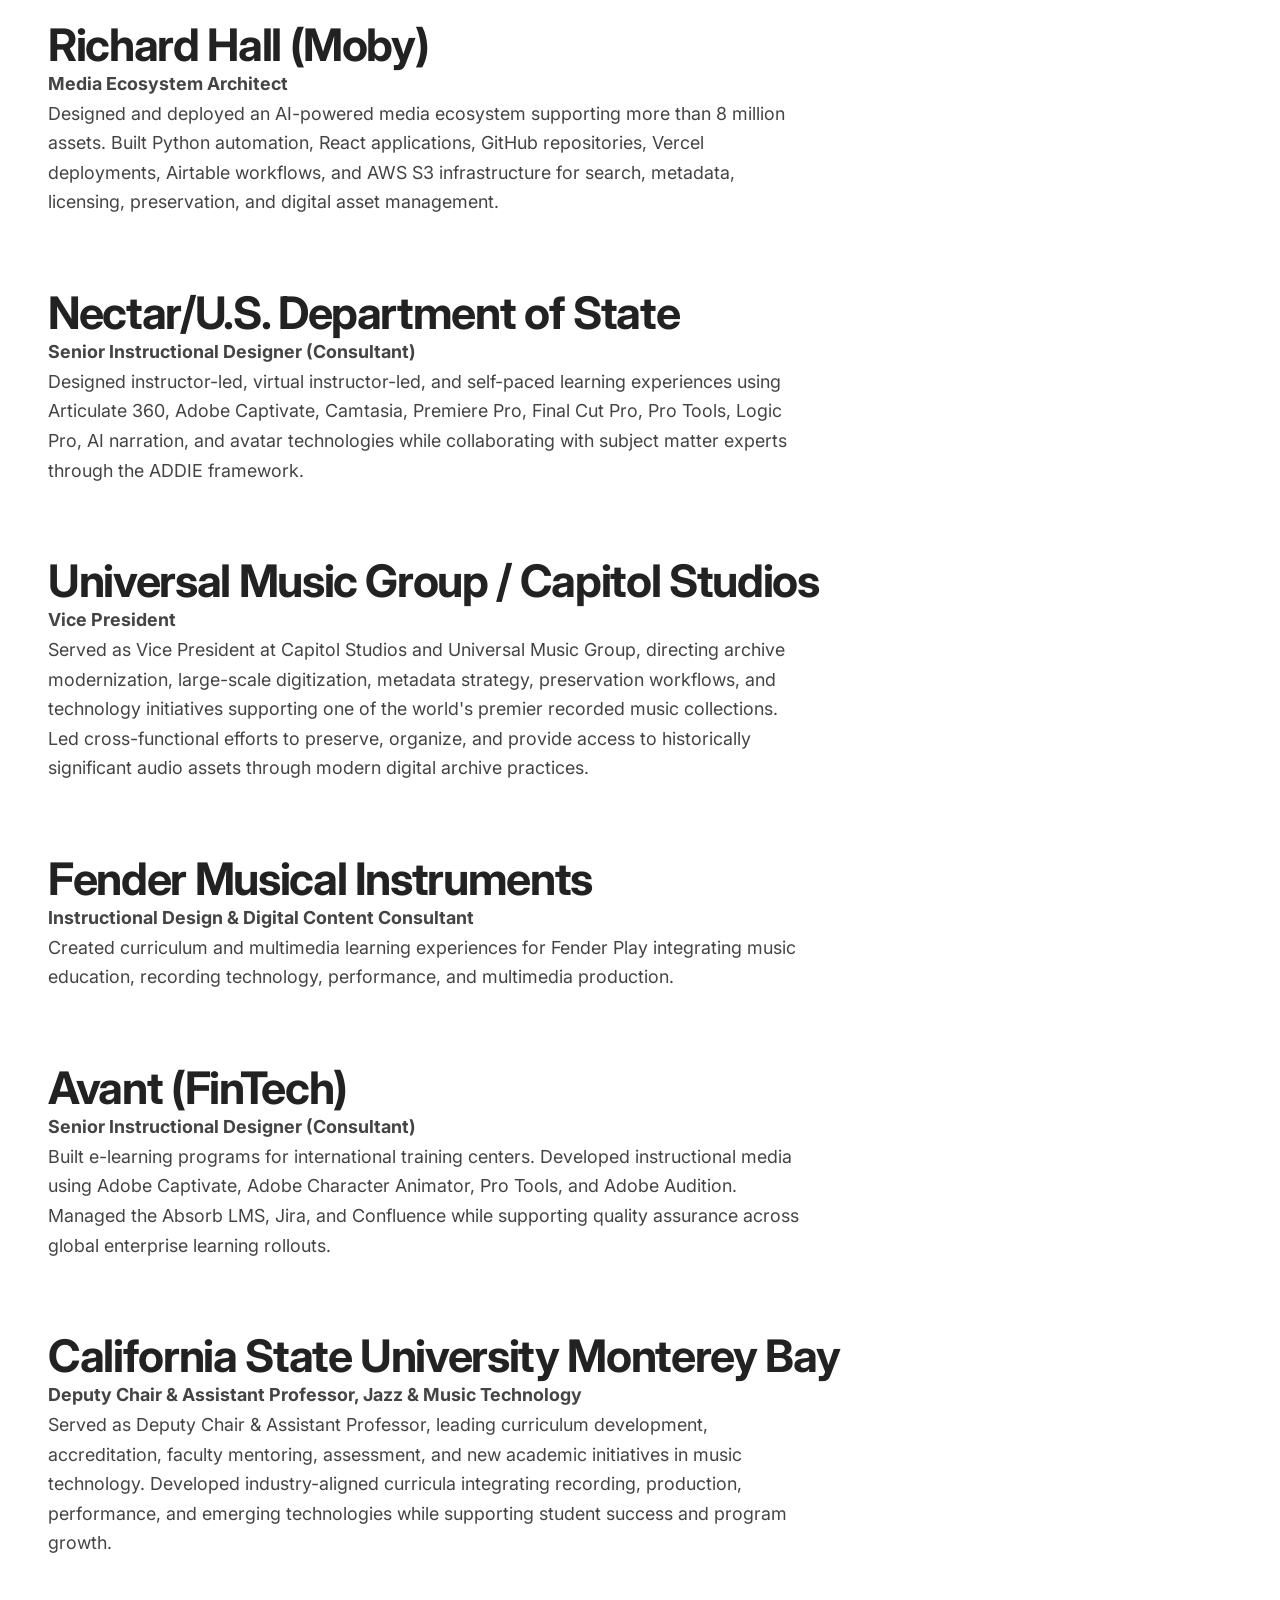
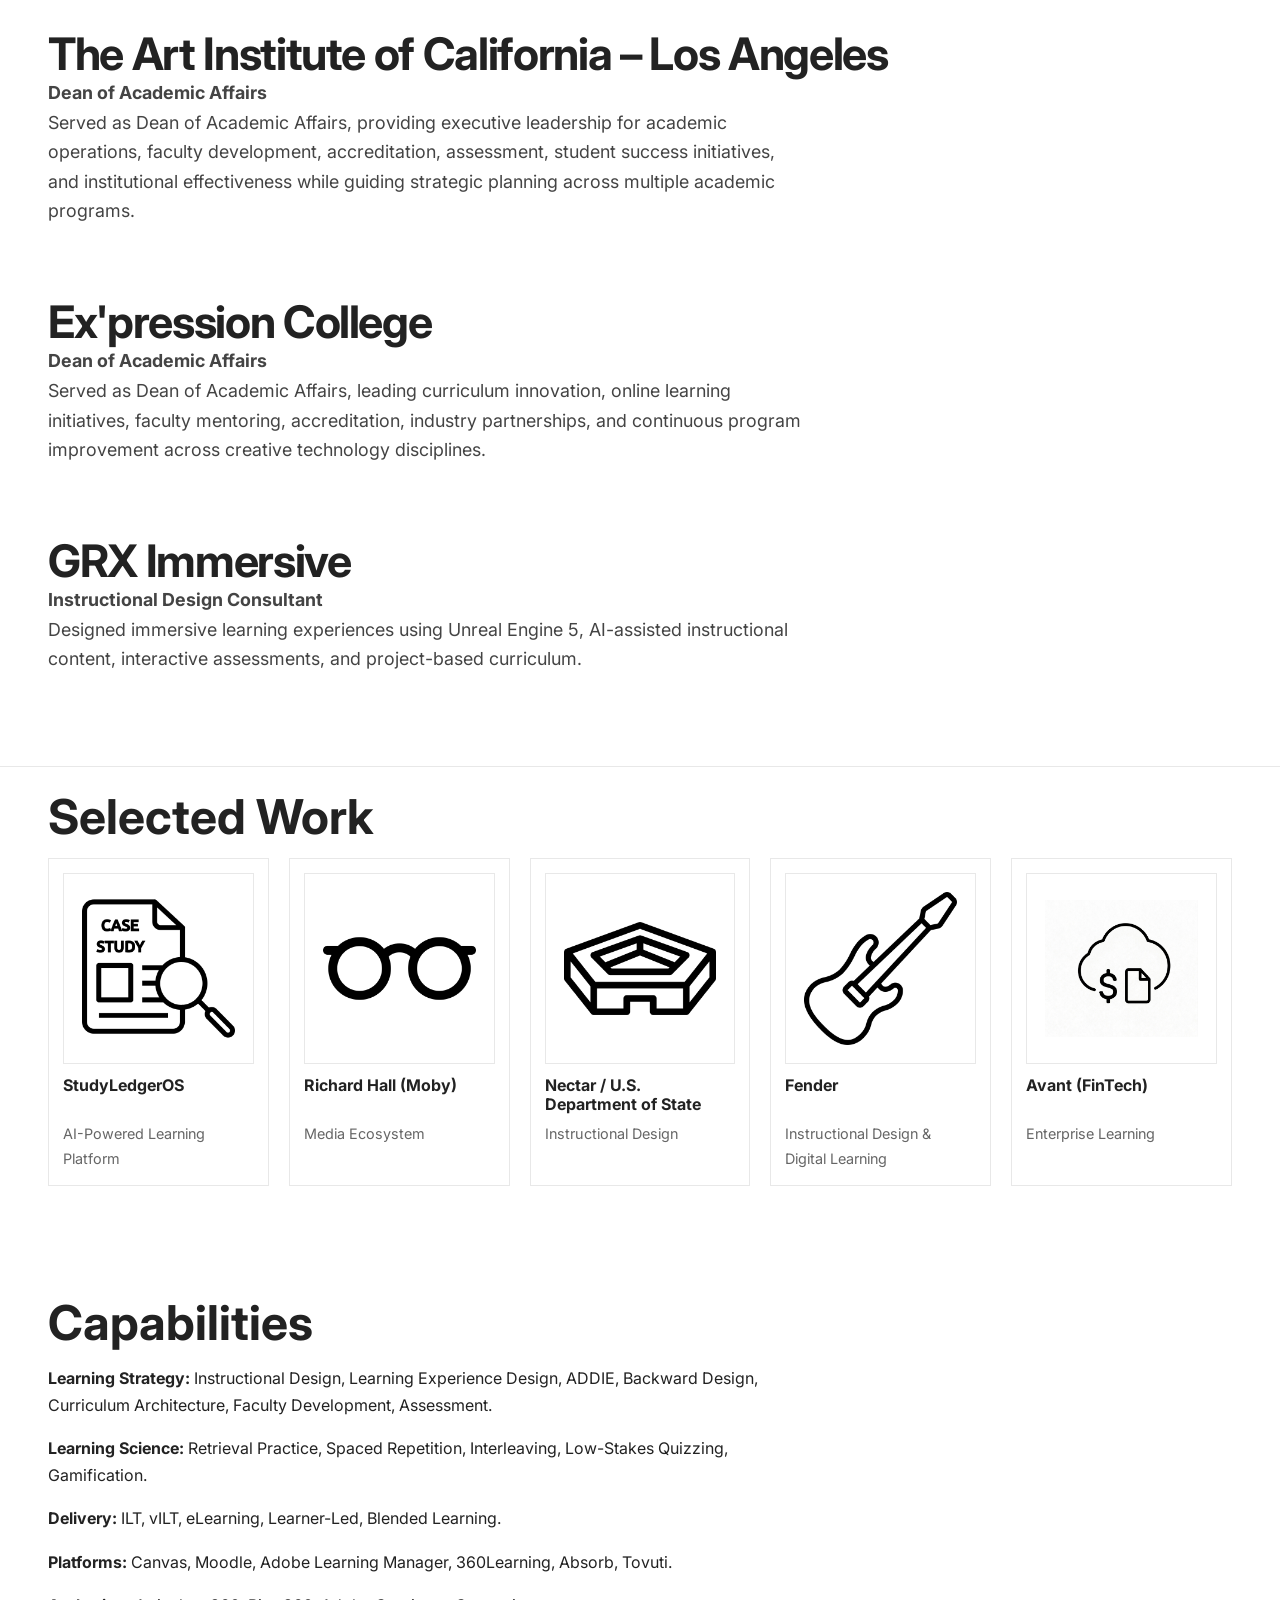
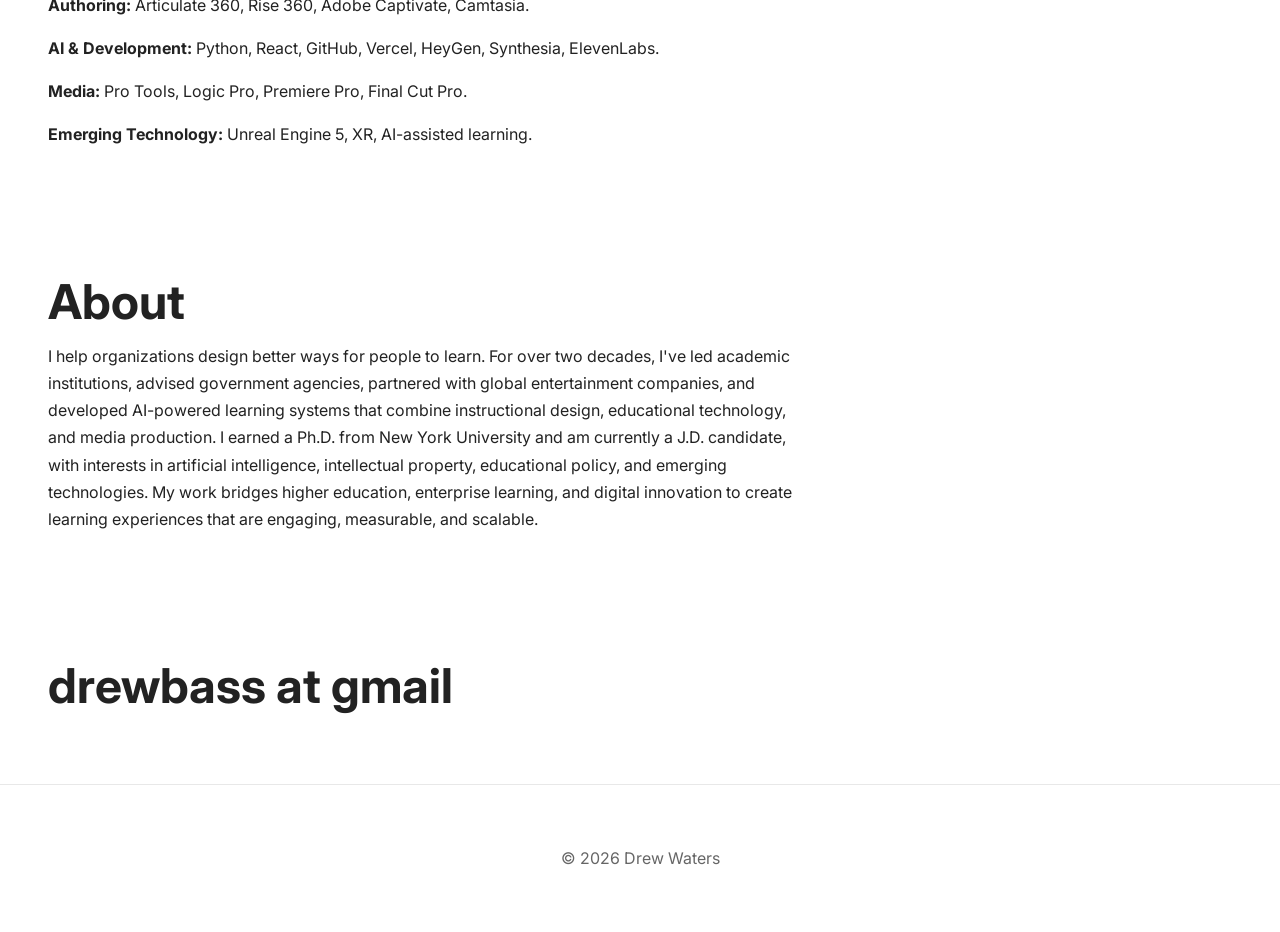
==== commit add5ab3b: "Add files via upload" ====
--- a/index.html
+++ b/index.html
@@ -20,7 +20,7 @@
 <header class="site-header">
 <div class="container nav">
 <a class="brand" href="#">Drew Waters</a>
-<nav><a href="#impact">Impact</a><a href="#work">Work</a><a href="#expertise">Capabilities</a><a href="#about">About</a><a href="#demo">Selected Work</a><a href="#contact">Contact</a></nav>
+<nav><a href="#impact">Impact</a><a href="#work">Work</a><a href="#demo">Selected Work</a><a href="#expertise">Capabilities</a><a href="#about">About</a><a href="#contact">Contact</a></nav>
 </div>
 </header>
 <section class="hero">
@@ -32,6 +32,11 @@
 <a class="button" href="#work">Selected Work</a>
 </div>
 </section>
+
+
+
+
+
 <section class="page-section" id="impact"><div class="container"><h2>Areas of Impact</h2><p class="lead">Across higher education, enterprise, government, media, and emerging technology, my work consistently focuses on three complementary areas.</p><div class="selected-work-grid"><div class="work-card"><h3>Preserve Knowledge</h3><p>Digital archives, metadata architecture, preservation strategy, and information systems.</p></div><div class="work-card"><h3>Improve Learning</h3><p>Instructional design, curriculum, enterprise learning, faculty development, and immersive learning.</p></div><div class="work-card"><h3>Build Better Systems</h3><p>Learning software, AI integration, workflow automation, and scalable technology solutions.</p></div></div></div></section><section class="page-section feature" id="work">
 <div class="container">
 <h2>Representative Engagements</h2>
@@ -46,50 +51,48 @@
 <article class="project"><h3>Ex'pression College</h3><p><strong>Dean of Academic Affairs</strong></p><p>Served as Dean of Academic Affairs, leading curriculum innovation, online learning initiatives, faculty mentoring, accreditation, industry partnerships, and continuous program improvement across creative technology disciplines.</p></article>
 <article class="project"><h3>GRX Immersive</h3><p><strong>Instructional Design Consultant</strong></p><p>Designed immersive learning experiences using Unreal Engine 5, AI-assisted instructional content, interactive assessments, and project-based curriculum.</p></article>
 </div>
-</section>
-<section class="page-section" id="demo">
+</section><section class="page-section" id="demo">
 <div class="container">
 <h2>Selected Work</h2>
 <div class="selected-work-grid">
 <a class="work-card" href="studyledgeros/">
 <div class="work-thumb">
-    <img src="assets/images/studyledgeros.png" alt="StudyLedgerOS">
+<img alt="StudyLedgerOS" src="assets/images/studyledgeros.png"/>
 </div>
 <h3>StudyLedgerOS</h3>
 <p>AI-Powered Learning Platform</p>
 </a>
 <a class="work-card" href="moby/">
 <div class="work-thumb">
-    <img src="assets/images/moby.png" alt="Richard Hall Media Ecosystem">
+<img alt="Richard Hall Media Ecosystem" src="assets/images/moby.png"/>
 </div>
 <h3>Richard Hall (Moby)</h3>
 <p>Media Ecosystem</p>
 </a>
 <a class="work-card" href="nectar/">
 <div class="work-thumb">
-    <img src="assets/images/nectar.png" alt="Nectar">
+<img alt="Nectar" src="assets/images/nectar.png"/>
 </div>
 <h3>Nectar / U.S. Department of State</h3>
 <p>Instructional Design</p>
 </a>
 <a class="work-card" href="fender/index.html">
 <div class="work-thumb">
-    <img src="assets/images/fender.png" alt="Fender">
+<img alt="Fender" src="assets/images/fender.png"/>
 </div>
 <h3>Fender</h3>
 <p>Instructional Design &amp; Digital Learning</p>
 </a>
 <a class="work-card" href="avant/">
 <div class="work-thumb">
-    <img src="assets/images/avant.png" alt="Avant">
+<img alt="Avant" src="assets/images/avant.png"/>
 </div>
 <h3>Avant (FinTech)</h3>
 <p>Enterprise Learning</p>
 </a>
 </div>
 </div>
-</section>
-<section class="page-section" id="expertise">
+</section><section class="page-section" id="expertise">
 <div class="container">
 <h2>Capabilities</h2>
 <p><strong>Learning Strategy:</strong> Instructional Design, Learning Experience Design, ADDIE, Backward Design, Curriculum Architecture, Faculty Development, Assessment.</p>
@@ -101,15 +104,12 @@
 <p><strong>Media:</strong> Pro Tools, Logic Pro, Premiere Pro, Final Cut Pro.</p>
 <p><strong>Emerging Technology:</strong> Unreal Engine 5, XR, AI-assisted learning.</p>
 </div>
-</section>
-<section class="page-section" id="about">
+</section><section class="page-section" id="about">
 <div class="container">
 <h2>About</h2>
 <p>I help organizations design better ways for people to learn. For over two decades, I've led academic institutions, advised government agencies, partnered with global entertainment companies, and developed AI-powered learning systems that combine instructional design, educational technology, and media production. I earned a Ph.D. from New York University and am currently a J.D. candidate, with interests in artificial intelligence, intellectual property, educational policy, and emerging technologies. My work bridges higher education, enterprise learning, and digital innovation to create learning experiences that are engaging, measurable, and scalable.</p>
 </div>
-</section>
-<section class="page-section contact" id="contact"><div class="container"><h2>drewbass at gmail</h2></div></section>
-<footer><div class="container">© 2026 Drew Waters</div></footer>
+</section><section class="page-section contact" id="contact"><div class="container"><h2>drewbass at gmail</h2></div></section><footer><div class="container">© 2026 Drew Waters</div></footer>
 <script src="script.js"></script>
 </body>
 </html>
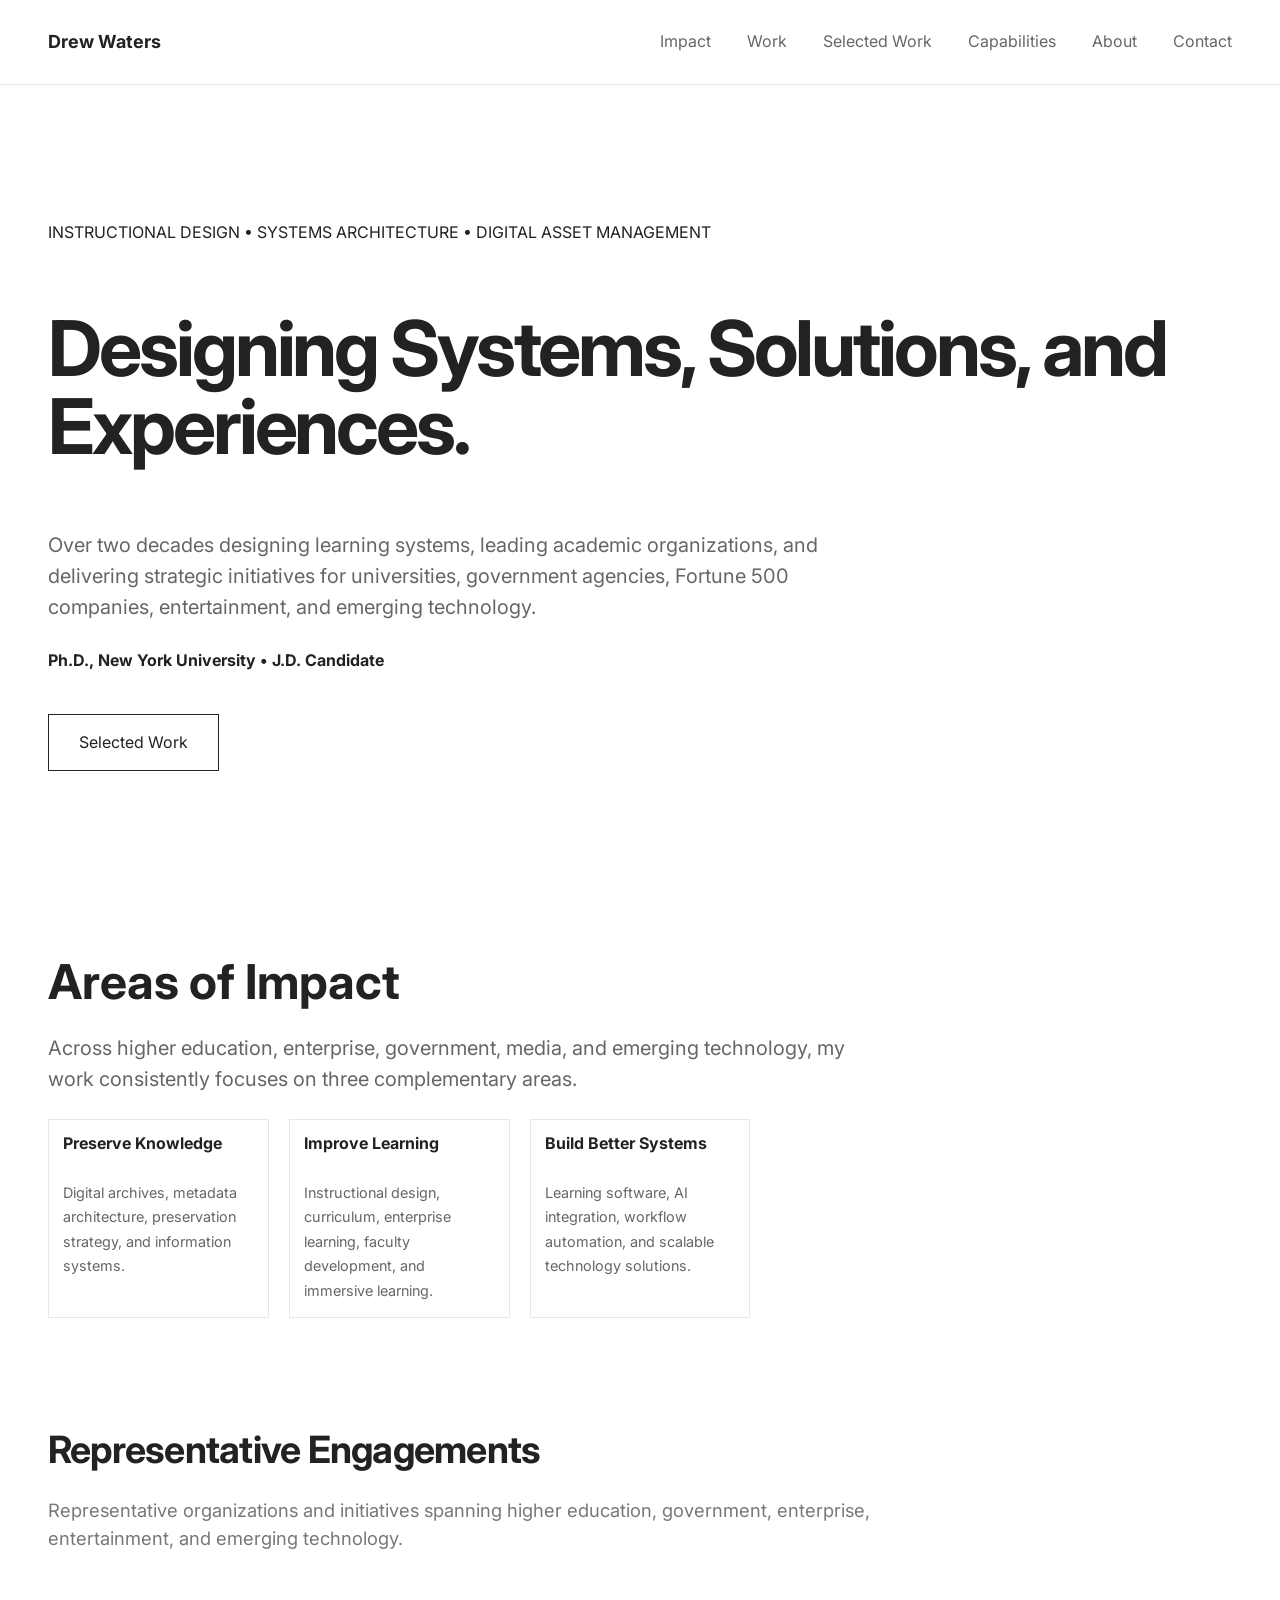
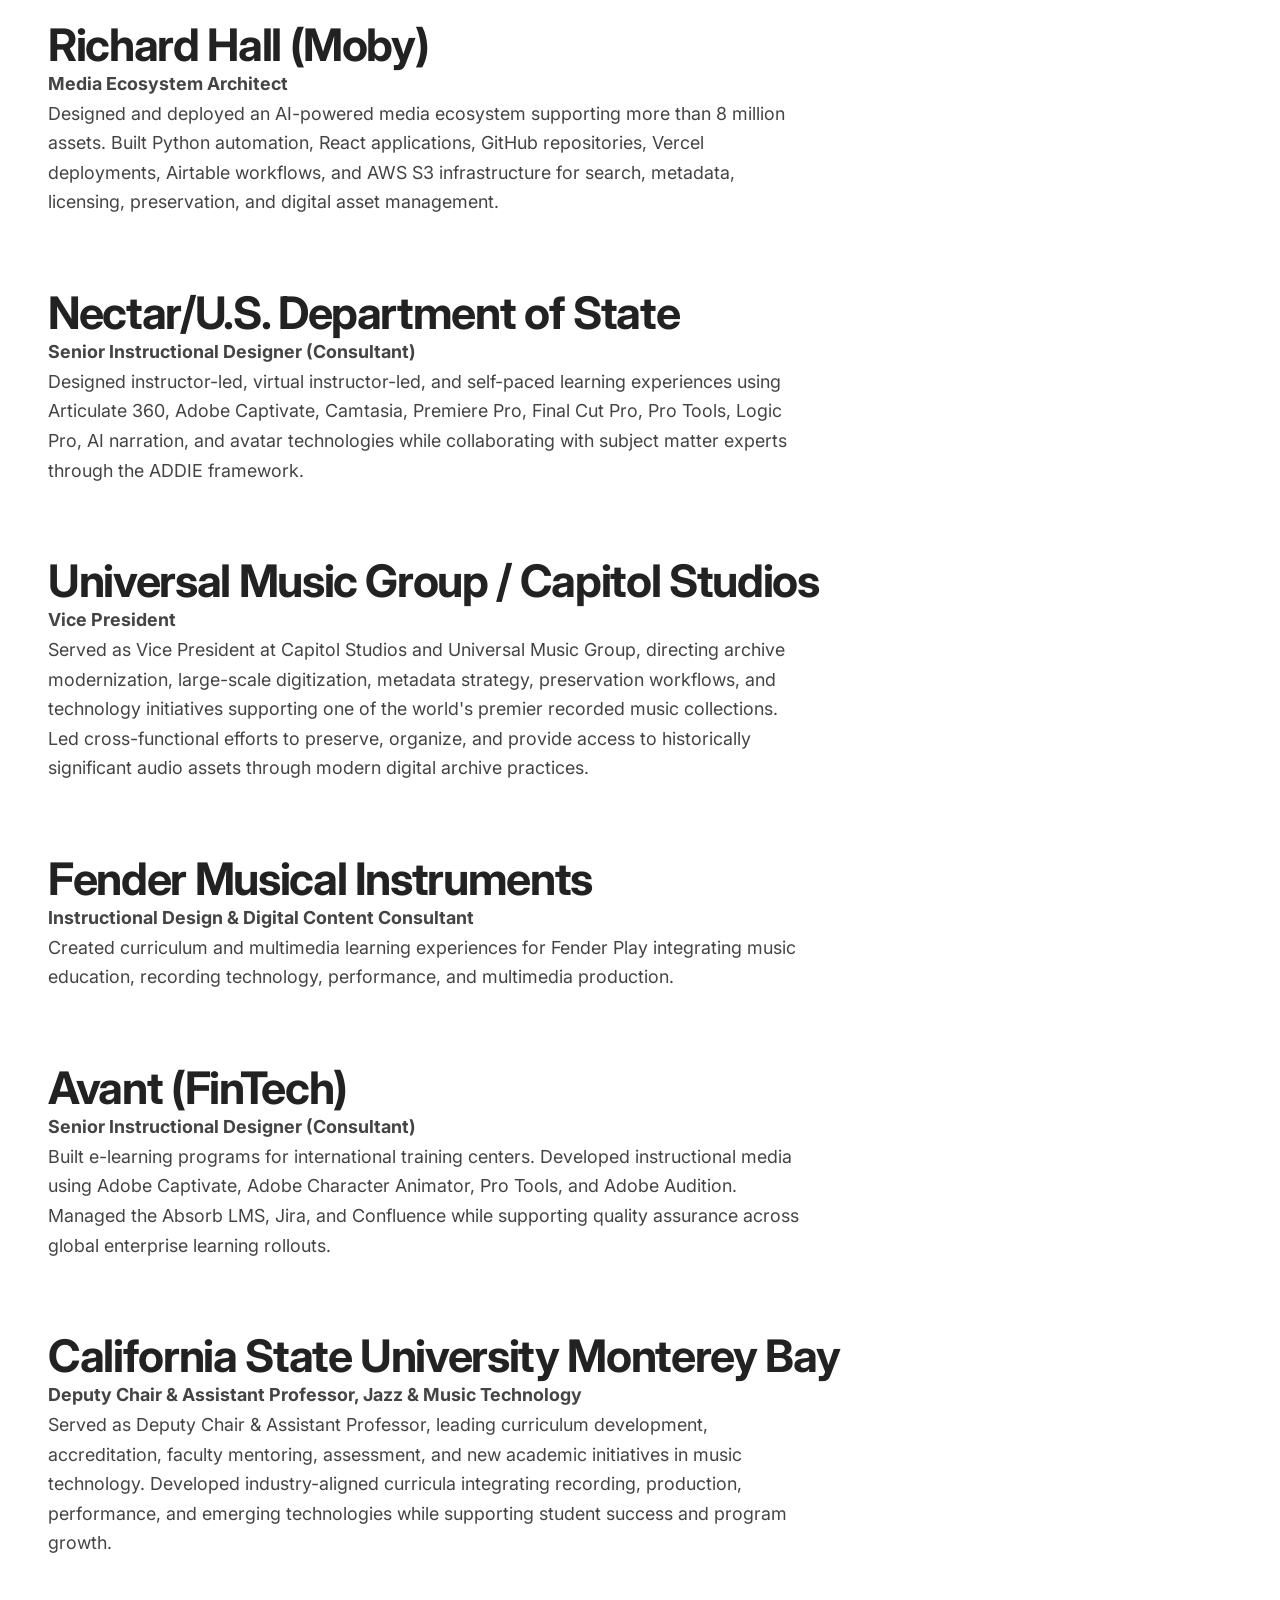
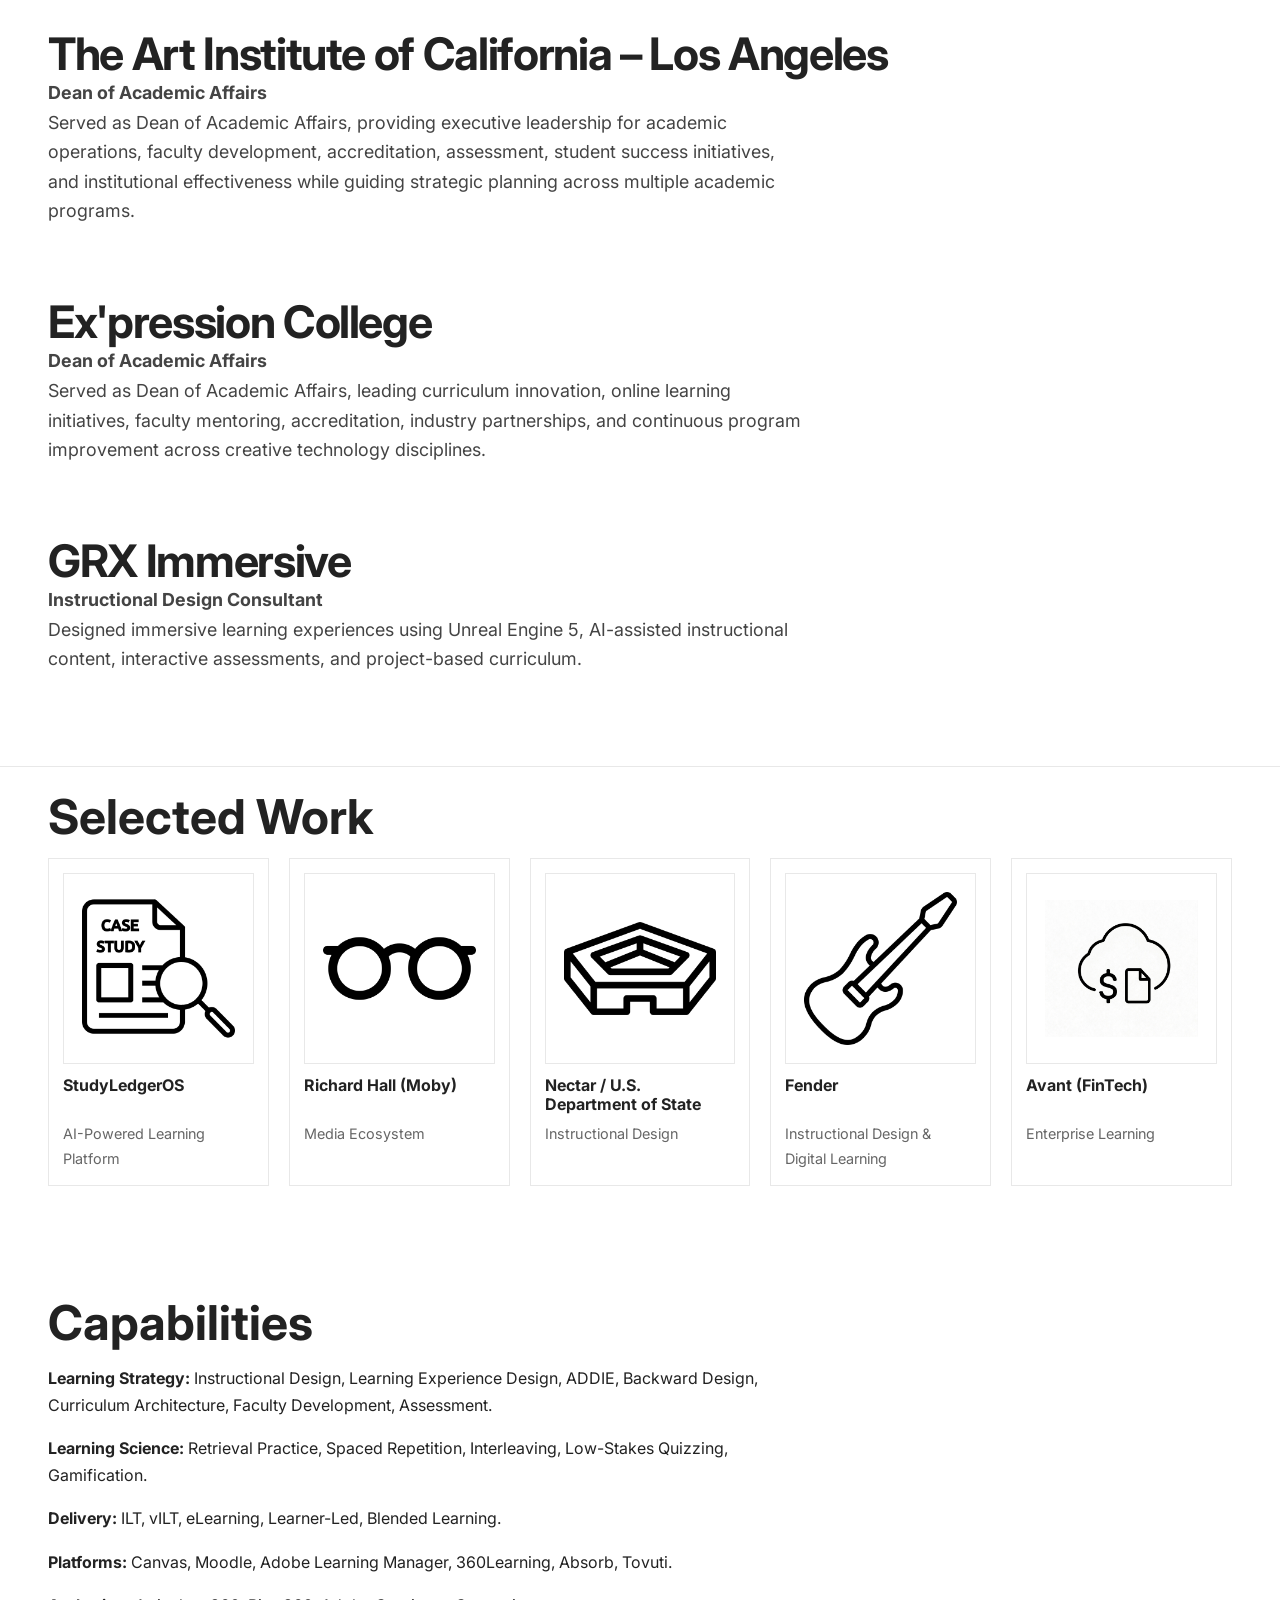
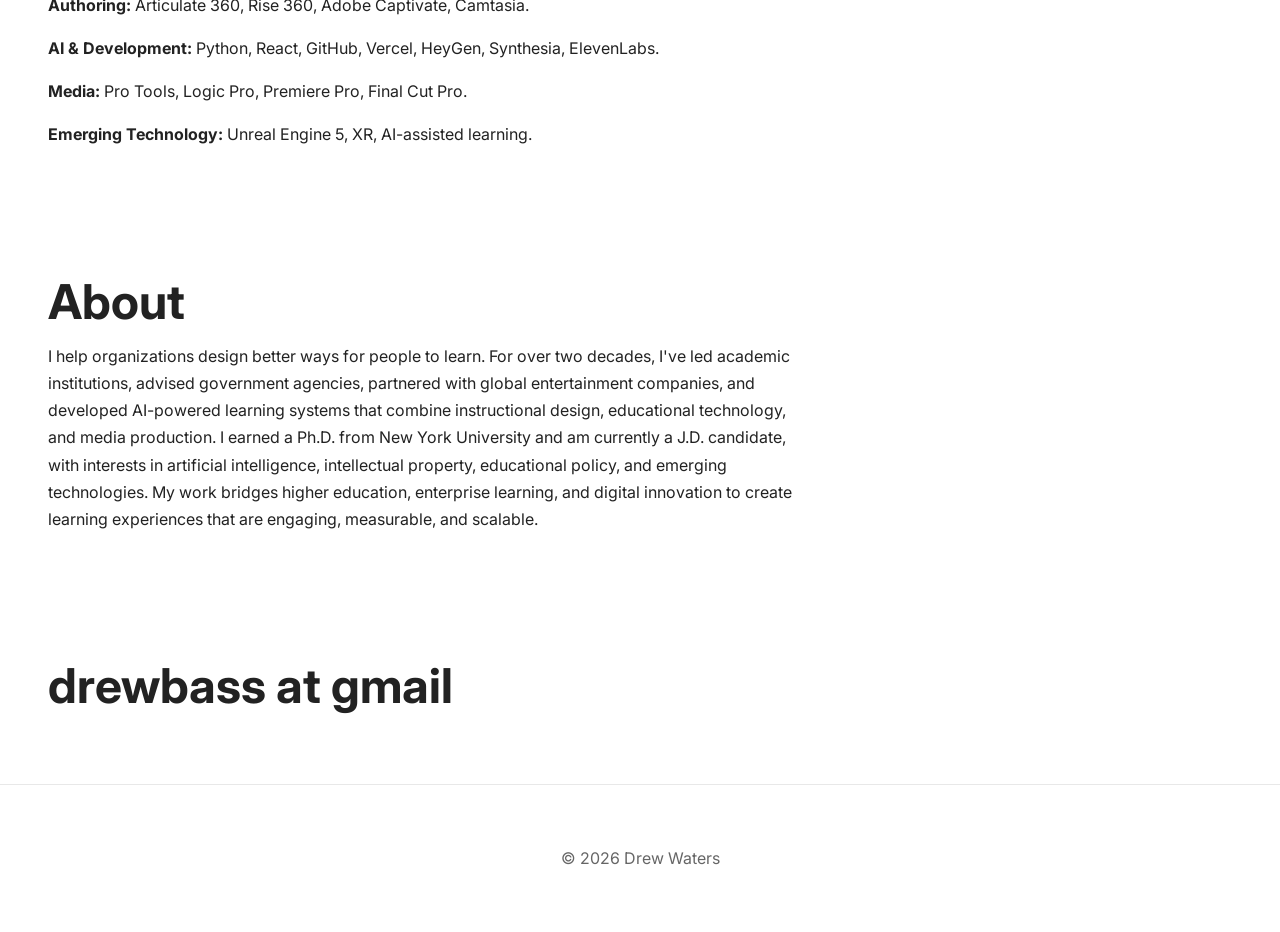
==== commit b531a7e8: "Add files via upload" ====
--- a/index.html
+++ b/index.html
@@ -26,7 +26,7 @@
 <section class="hero">
 <div class="container">
 <p class="eyebrow">INSTRUCTIONAL DESIGN • SYSTEMS ARCHITECTURE • DIGITAL ASSET MANAGEMENT</p>
-<h1>Designing Learning Systems for Higher Education, Enterprise, AI, and Emerging Technology.</h1>
+<h1>Designing Systems, Solutions, and Experiences.</h1>
 <p class="lead">Over two decades designing learning systems, leading academic organizations, and delivering strategic initiatives for universities, government agencies, Fortune 500 companies, entertainment, and emerging technology.</p>
 <p class="hero-credentials"><strong>Ph.D., New York University • J.D. Candidate</strong></p>
 <a class="button" href="#work">Selected Work</a>
